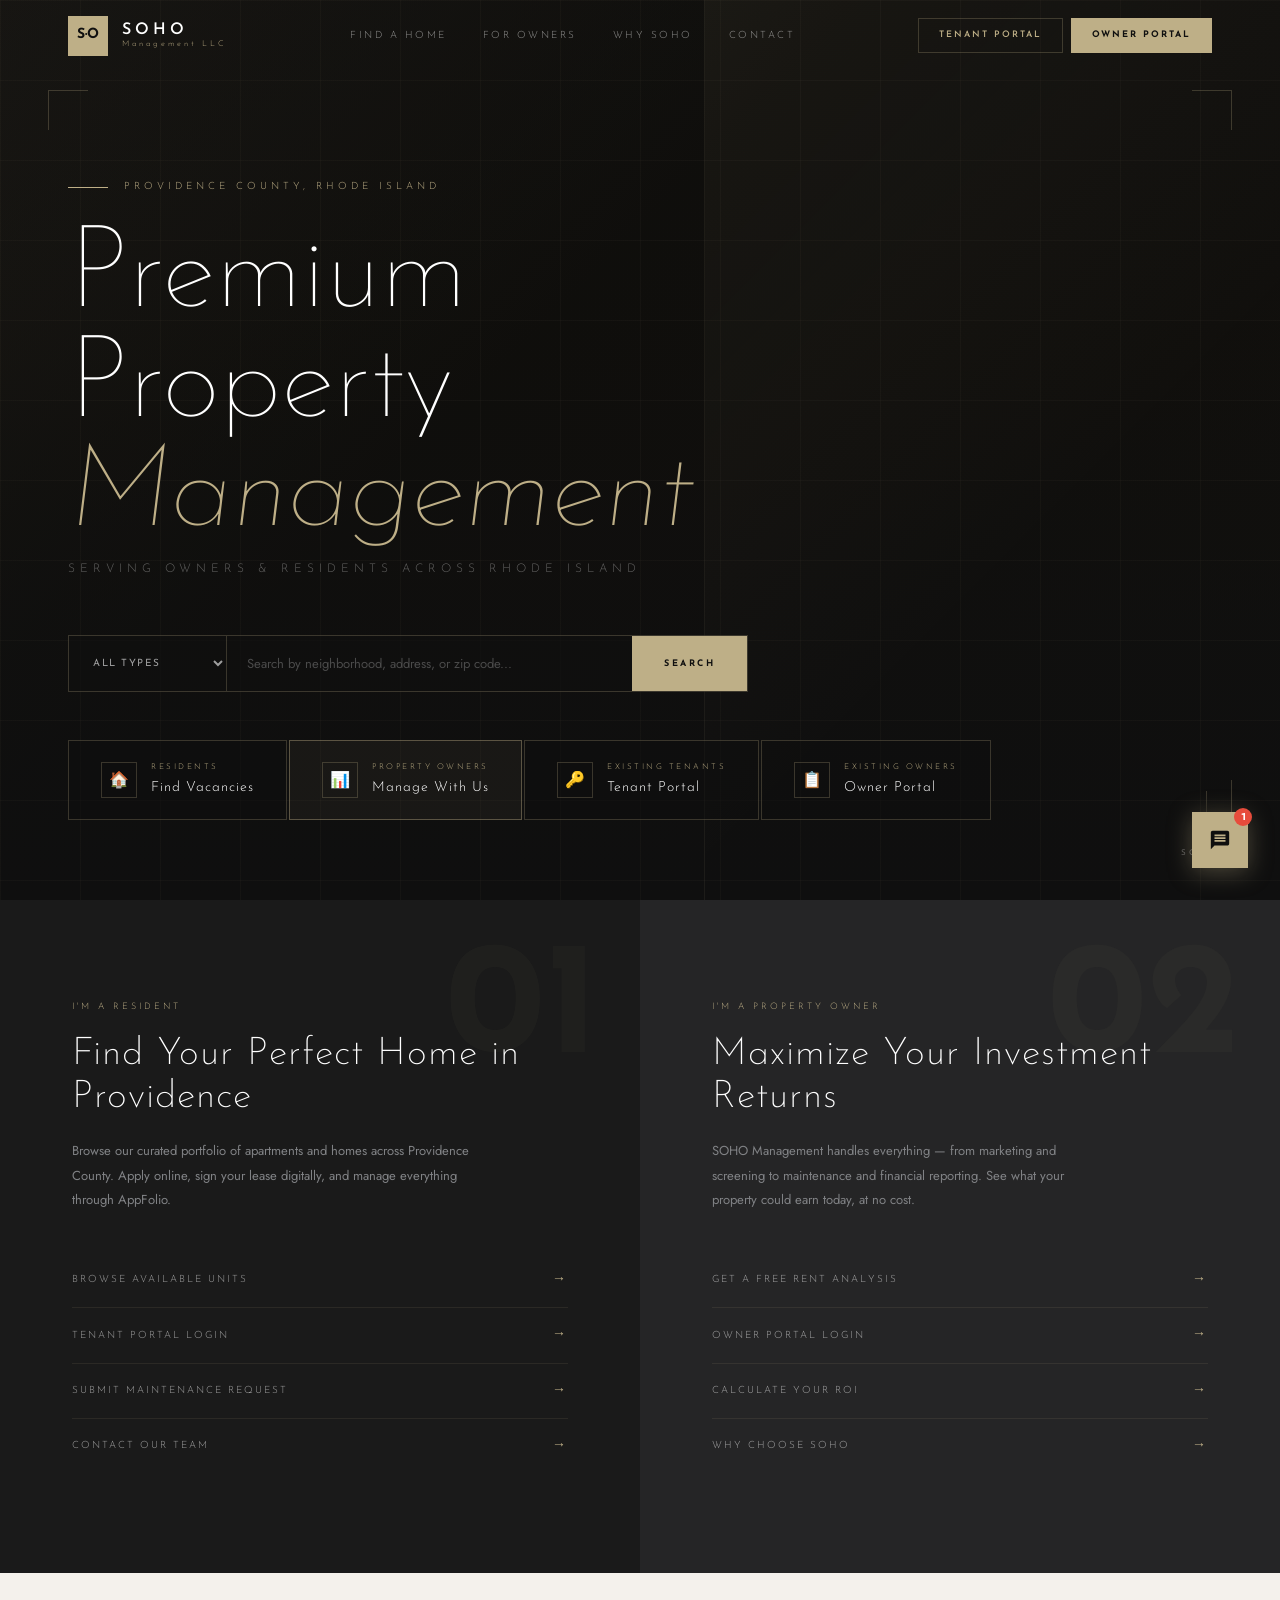
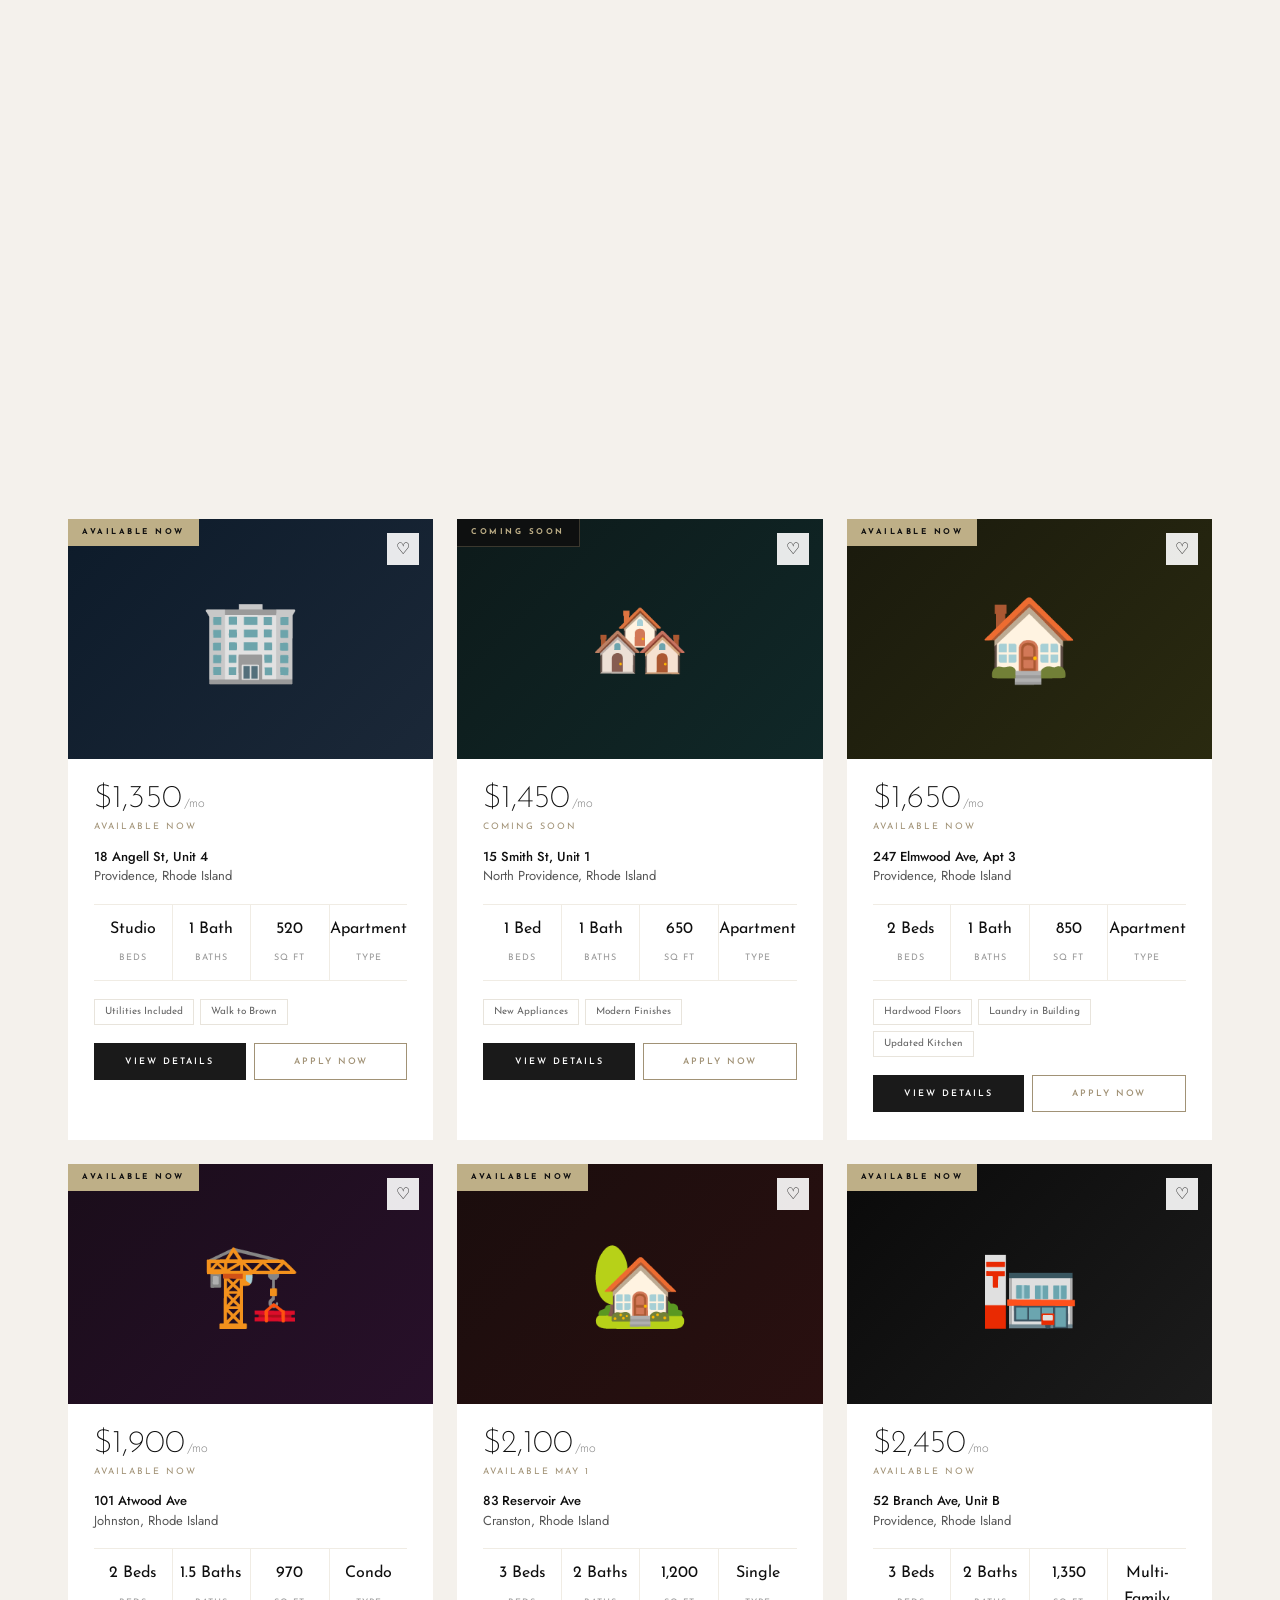
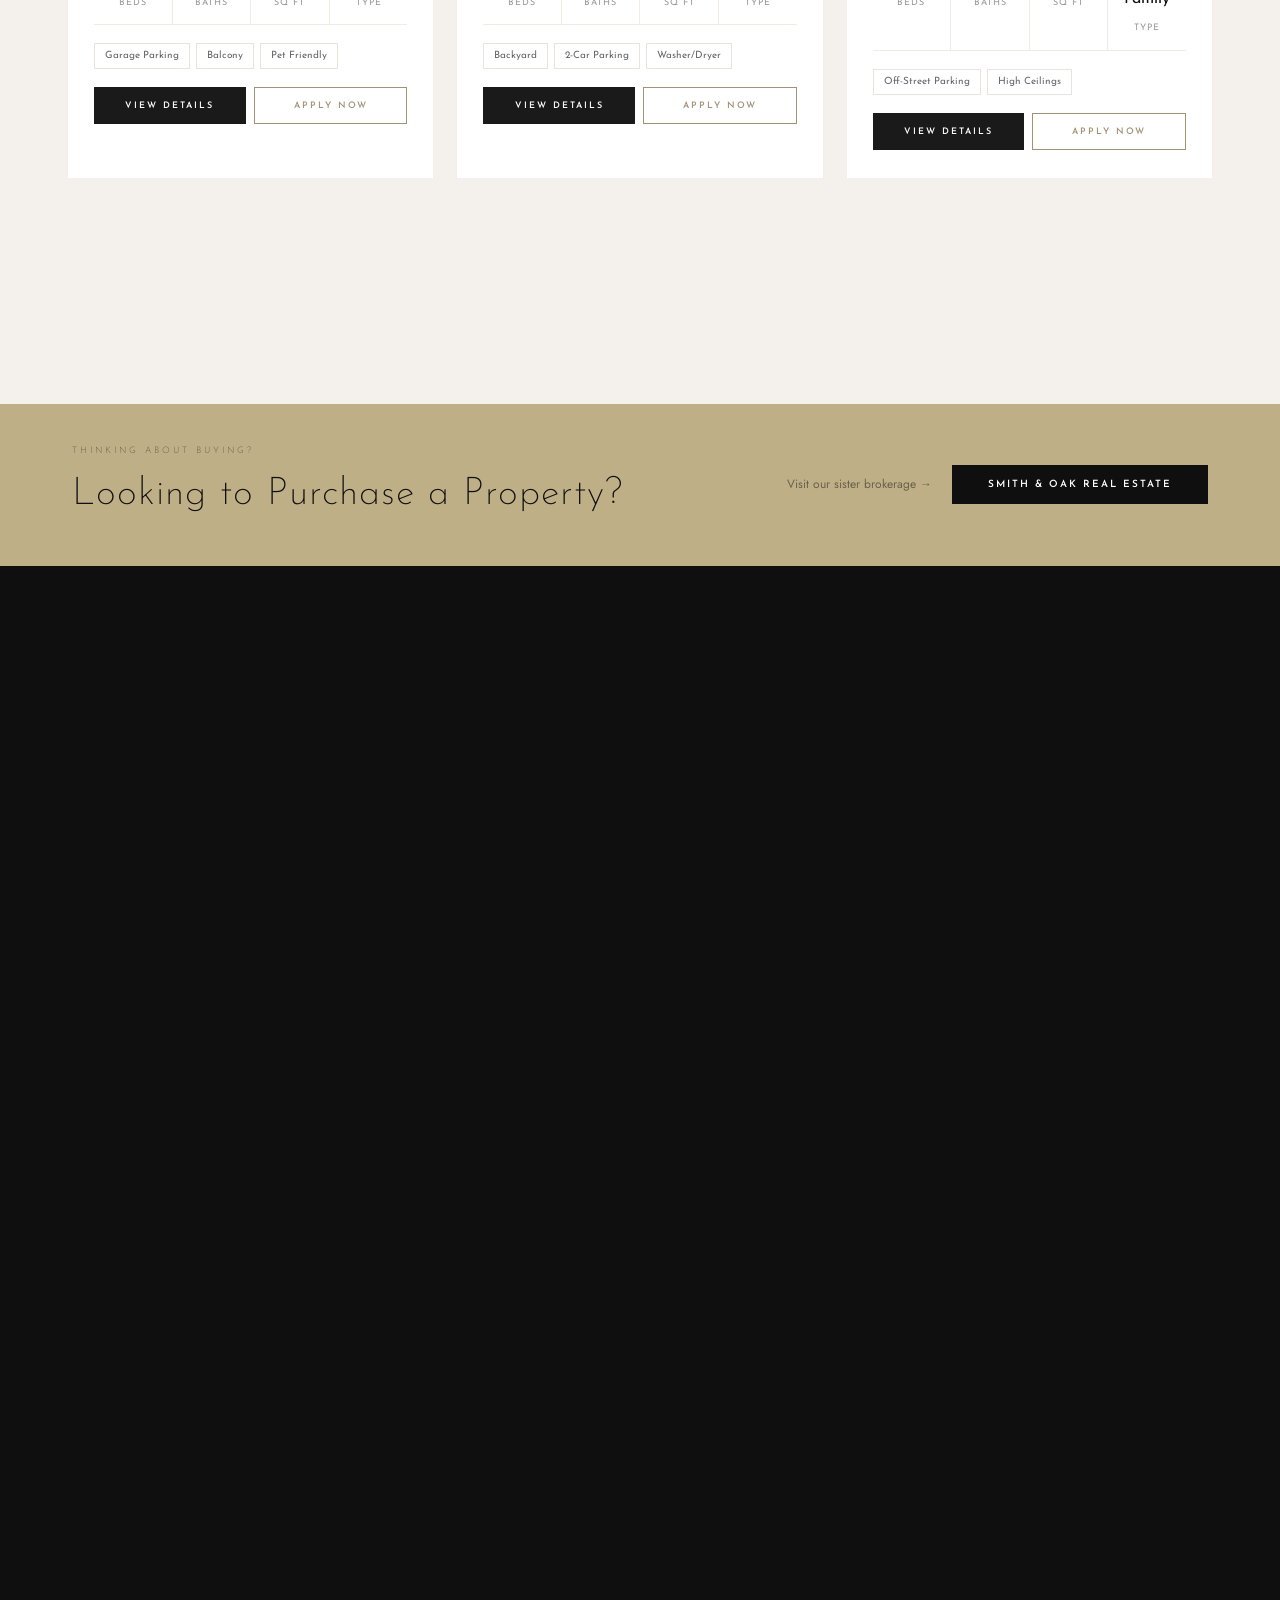
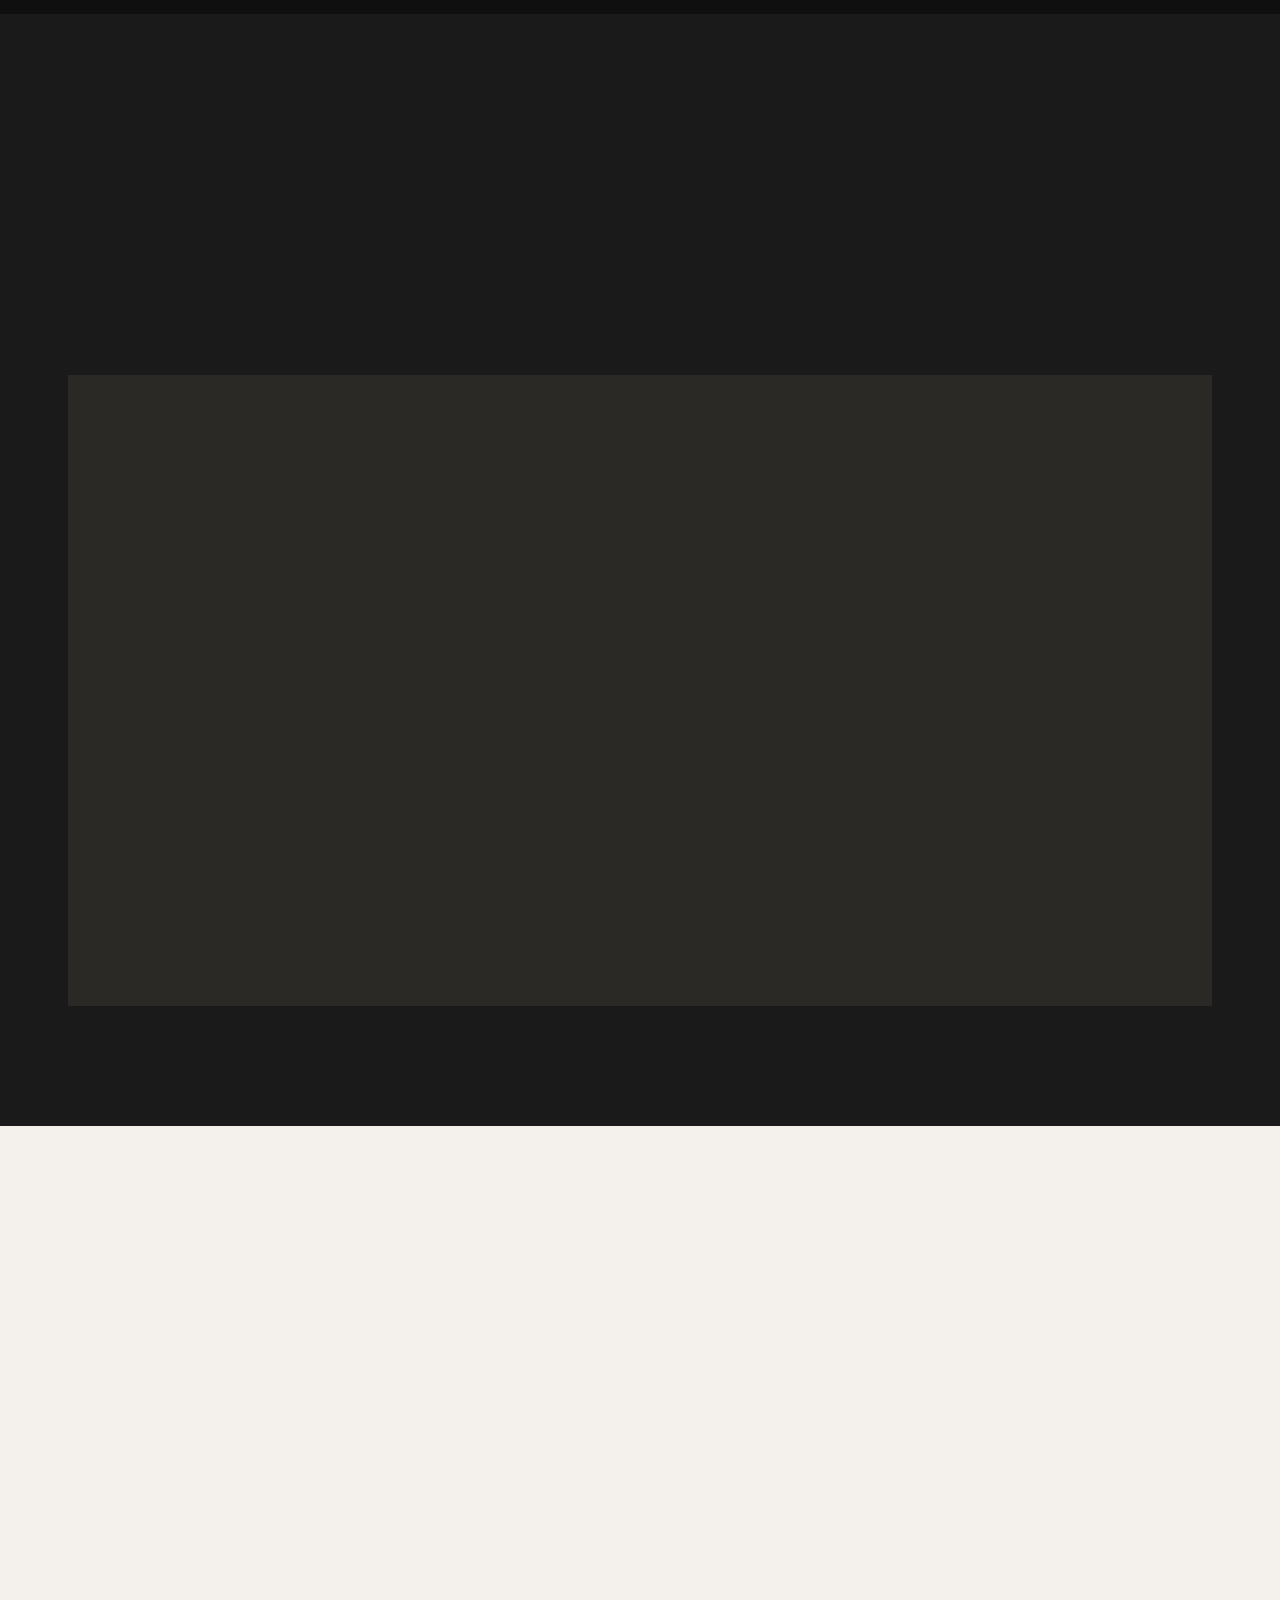
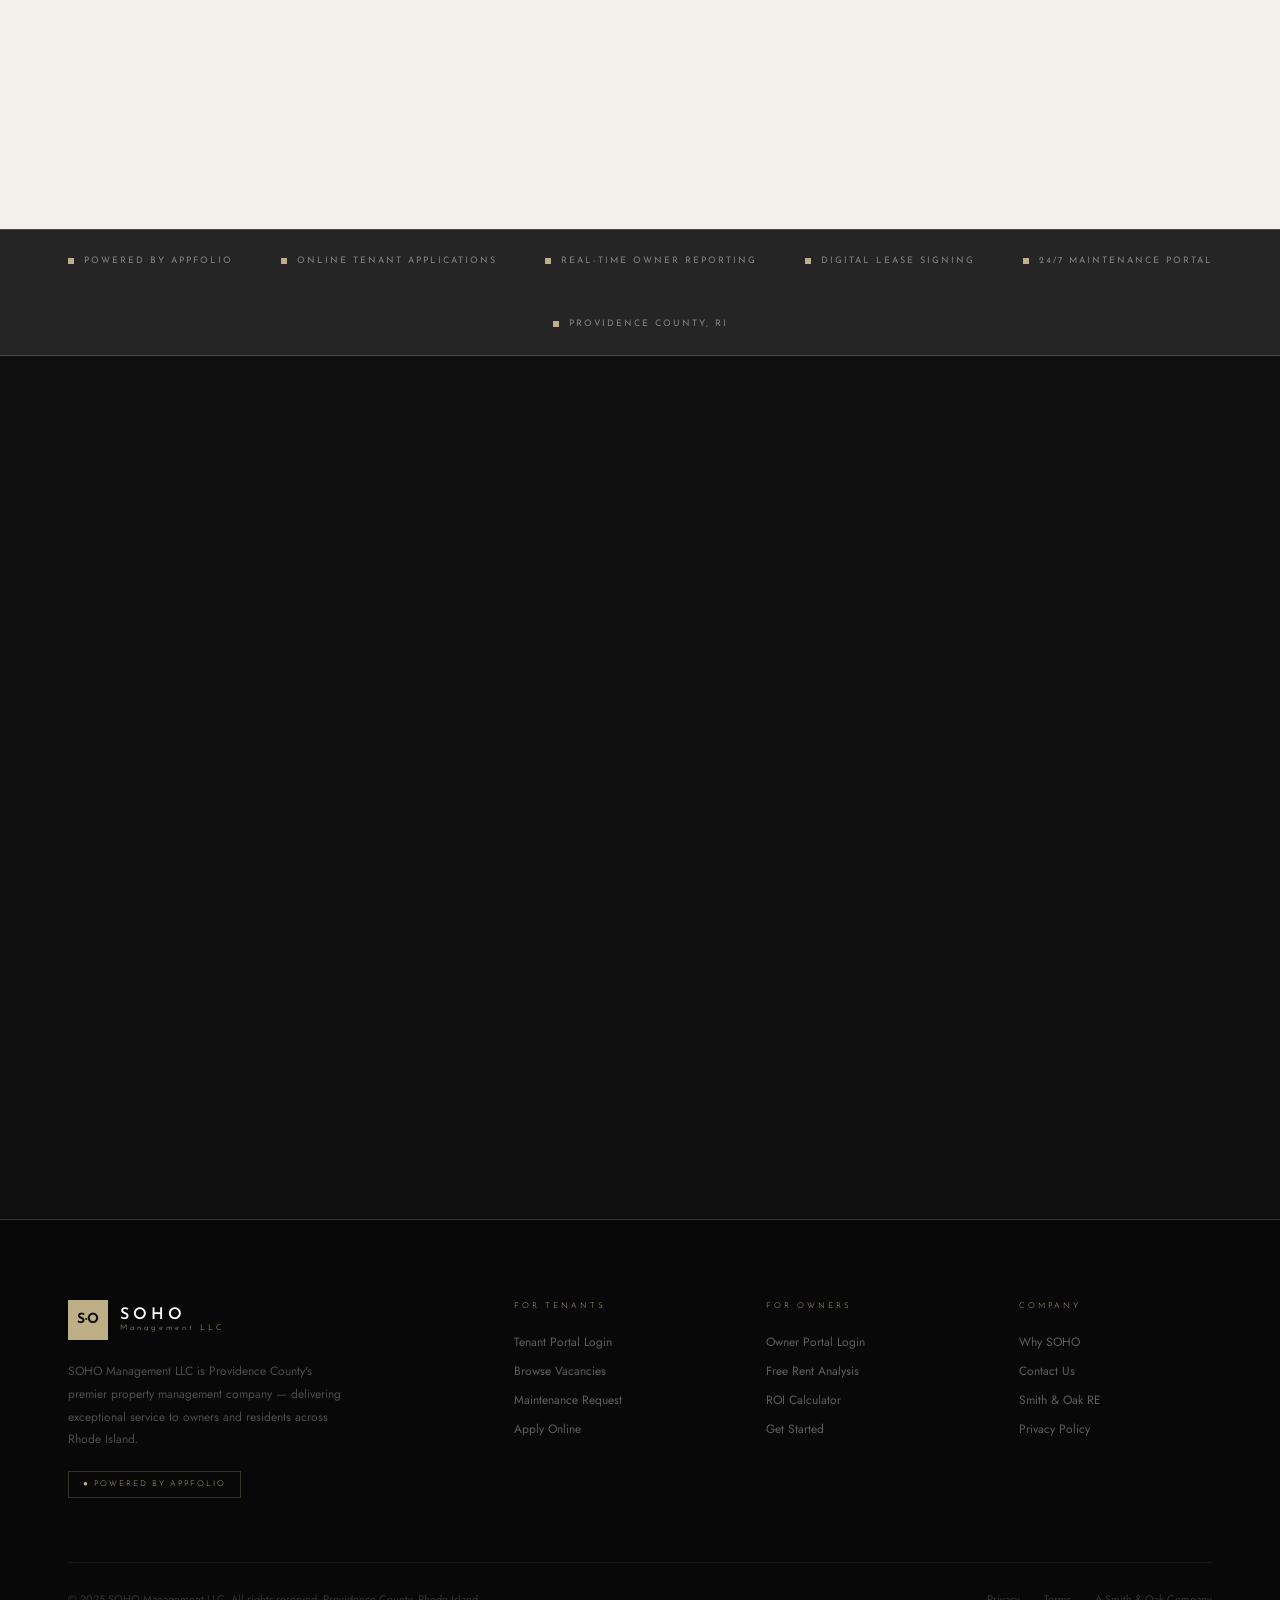
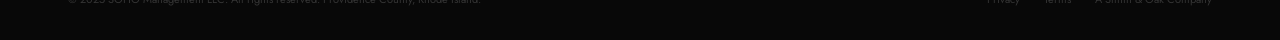
==== index.html @ ec2cc0dd "Create index.html" ====
<!DOCTYPE html>
<html lang="en">
<head>
<meta charset="UTF-8">
<meta name="viewport" content="width=device-width, initial-scale=1.0">
<title>SOHO Management LLC | Providence County Property Management</title>
<meta name="description" content="SOHO Management LLC — Premier property management for owners and residents across Providence County, Rhode Island. Powered by AppFolio.">
<link rel="preconnect" href="https://fonts.googleapis.com">
<link rel="preconnect" href="https://fonts.gstatic.com" crossorigin>
<link href="https://fonts.googleapis.com/css2?family=Josefin+Sans:wght@100;200;300;400;600;700&family=Jost:ital,wght@0,200;0,300;0,400;0,500;1,200;1,300&display=swap" rel="stylesheet">
<style>
:root{
  --gold:#BEAF87;--gold-light:#D4C9A8;--gold-dark:#A19276;
  --gold-muted:rgba(190,175,135,0.12);--gold-border:rgba(190,175,135,0.25);
  --black:#0F0F0F;--charcoal:#1A1A1A;--gunmetal:#252526;
  --concrete:#808285;--snow:#E6E7E8;--off-white:#F4F1EC;--white:#FFFFFF;
  --font-h:'Josefin Sans',sans-serif;--font-b:'Jost',sans-serif;
  --ease:cubic-bezier(.25,.46,.45,.94);
}
*,*::before,*::after{box-sizing:border-box;margin:0;padding:0;}
html{scroll-behavior:smooth;}
body{font-family:var(--font-b);background:var(--black);color:var(--white);overflow-x:hidden;line-height:1.6;}
a{color:inherit;text-decoration:none;}
button{font-family:var(--font-b);cursor:pointer;}
::-webkit-scrollbar{width:4px;}
::-webkit-scrollbar-track{background:var(--charcoal);}
::-webkit-scrollbar-thumb{background:var(--gold-dark);}
.container{max-width:1240px;margin:0 auto;padding:0 48px;}
.tag{font-family:var(--font-h);font-size:10px;letter-spacing:3px;text-transform:uppercase;color:var(--gold);font-weight:400;}
nav{position:fixed;top:0;left:0;right:0;z-index:900;height:72px;display:flex;align-items:center;transition:background .4s var(--ease),border-color .4s;border-bottom:1px solid transparent;}
nav.scrolled{background:rgba(15,15,15,0.97);border-color:var(--gold-border);backdrop-filter:blur(12px);}
.nav-inner{display:flex;align-items:center;justify-content:space-between;width:100%;max-width:1240px;margin:0 auto;padding:0 48px;}
.nav-logo{display:flex;align-items:center;gap:14px;}
.logo-mark{width:40px;height:40px;background:var(--gold);display:flex;align-items:center;justify-content:center;font-family:var(--font-h);font-size:14px;font-weight:700;color:var(--black);}
.logo-text{display:flex;flex-direction:column;line-height:1.1;}
.logo-name{font-family:var(--font-h);font-size:16px;letter-spacing:4px;font-weight:600;color:var(--white);}
.logo-sub{font-family:var(--font-h);font-size:8px;letter-spacing:3px;color:var(--gold);font-weight:300;}
.nav-links{display:flex;align-items:center;gap:36px;}
.nav-links a{font-family:var(--font-h);font-size:10px;letter-spacing:2.5px;text-transform:uppercase;color:rgba(255,255,255,0.55);font-weight:300;transition:color .2s;}
.nav-links a:hover{color:var(--gold);}
.nav-portals{display:flex;gap:8px;}
.btn-outline{padding:9px 20px;border:1px solid var(--gold-border);color:var(--gold);font-family:var(--font-h);font-size:9px;letter-spacing:2px;text-transform:uppercase;font-weight:600;background:transparent;transition:all .2s;display:inline-flex;align-items:center;}
.btn-outline:hover{background:var(--gold);color:var(--black);}
.btn-solid{padding:9px 20px;background:var(--gold);border:1px solid var(--gold);color:var(--black);font-family:var(--font-h);font-size:9px;letter-spacing:2px;text-transform:uppercase;font-weight:700;transition:all .2s;display:inline-flex;align-items:center;}
.btn-solid:hover{background:var(--gold-light);}
.nav-hamburger{display:none;flex-direction:column;gap:5px;cursor:pointer;padding:4px;}
.nav-hamburger span{display:block;width:24px;height:1px;background:var(--white);}
.hero{min-height:100vh;position:relative;display:flex;flex-direction:column;justify-content:flex-end;padding:0 0 80px;overflow:hidden;}
.hero-bg{position:absolute;inset:0;z-index:0;background:linear-gradient(180deg,rgba(15,15,15,0.3) 0%,rgba(15,15,15,0.15) 40%,rgba(15,15,15,0.85) 80%,#0F0F0F 100%),linear-gradient(135deg,#1a1814 0%,#0f0e0b 40%,#12100d 100%);}
.hero-grid{position:absolute;inset:0;z-index:1;background-image:linear-gradient(rgba(190,175,135,0.04) 1px,transparent 1px),linear-gradient(90deg,rgba(190,175,135,0.04) 1px,transparent 1px);background-size:80px 80px;}
.hero-accent{position:absolute;right:0;top:0;bottom:0;width:45%;z-index:1;background:linear-gradient(135deg,rgba(190,175,135,0.06) 0%,transparent 60%);border-left:1px solid rgba(190,175,135,0.08);}
.hero-corner{position:absolute;z-index:2;}
.hero-corner.tl{top:90px;left:48px;width:40px;height:40px;border-top:1px solid var(--gold-border);border-left:1px solid var(--gold-border);}
.hero-corner.tr{top:90px;right:48px;width:40px;height:40px;border-top:1px solid var(--gold-border);border-right:1px solid var(--gold-border);}
.hero-corner.br{bottom:80px;right:48px;width:40px;height:40px;border-bottom:1px solid var(--gold-border);border-right:1px solid var(--gold-border);}
.hero-inner{position:relative;z-index:3;max-width:1240px;margin:0 auto;padding:0 48px;width:100%;}
.hero-eyebrow{display:flex;align-items:center;gap:16px;margin-bottom:28px;animation:fadeUp .8s var(--ease) .2s both;}
.hero-eyebrow-line{width:40px;height:1px;background:var(--gold);}
.hero-eyebrow span{font-family:var(--font-h);font-size:10px;letter-spacing:4px;text-transform:uppercase;color:var(--gold);font-weight:300;}
.hero h1{font-family:var(--font-h);font-weight:100;line-height:0.95;font-size:clamp(60px,9vw,130px);letter-spacing:-1px;color:var(--white);margin-bottom:8px;animation:fadeUp .8s var(--ease) .35s both;}
.hero h1 .italic{font-style:italic;color:var(--gold);font-weight:100;}
.hero-tagline{font-family:var(--font-h);font-size:12px;letter-spacing:5px;text-transform:uppercase;color:rgba(255,255,255,0.35);font-weight:300;margin-bottom:56px;animation:fadeUp .8s var(--ease) .5s both;}
.hero-search-wrap{animation:fadeUp .8s var(--ease) .65s both;margin-bottom:48px;}
.hero-search{display:flex;max-width:680px;border:1px solid var(--gold-border);background:rgba(15,15,15,0.6);backdrop-filter:blur(8px);}
.search-type{background:transparent;border:none;border-right:1px solid var(--gold-border);color:rgba(255,255,255,0.6);font-family:var(--font-h);font-size:10px;letter-spacing:1.5px;text-transform:uppercase;padding:0 20px;min-width:140px;cursor:pointer;outline:none;}
.search-type option{background:#1a1a1a;color:var(--white);}
.search-input{flex:1;background:transparent;border:none;outline:none;color:var(--white);font-family:var(--font-b);font-size:13px;padding:18px 20px;}
.search-input::placeholder{color:rgba(255,255,255,0.25);}
.search-btn{background:var(--gold);border:none;color:var(--black);padding:18px 32px;font-family:var(--font-h);font-size:9px;letter-spacing:2.5px;text-transform:uppercase;font-weight:700;transition:background .2s;white-space:nowrap;}
.search-btn:hover{background:var(--gold-light);}
.hero-portals{display:flex;gap:2px;animation:fadeUp .8s var(--ease) .8s both;}
.portal-btn{display:flex;align-items:center;gap:14px;padding:20px 32px;border:1px solid var(--gold-border);background:rgba(15,15,15,0.5);cursor:pointer;transition:all .3s;text-decoration:none;backdrop-filter:blur(4px);}
.portal-btn:hover{background:rgba(190,175,135,0.1);border-color:var(--gold);}
.portal-btn.highlight{border-color:rgba(190,175,135,0.4);background:rgba(190,175,135,0.06);}
.pb-icon{width:36px;height:36px;border:1px solid var(--gold-border);display:flex;align-items:center;justify-content:center;font-size:16px;}
.pb-label{font-family:var(--font-h);font-size:8px;letter-spacing:2.5px;text-transform:uppercase;color:var(--gold);font-weight:300;margin-bottom:3px;}
.pb-title{font-family:var(--font-h);font-size:14px;color:var(--white);font-weight:300;letter-spacing:1px;}
.hero-scroll{position:absolute;bottom:40px;right:48px;z-index:3;display:flex;flex-direction:column;align-items:center;gap:8px;font-family:var(--font-h);font-size:8px;letter-spacing:3px;text-transform:uppercase;color:rgba(255,255,255,0.3);animation:fadeIn 1s .8s both;}
.scroll-line{width:1px;height:48px;background:linear-gradient(var(--gold-border),transparent);animation:scrollAnim 2s infinite;}
@keyframes scrollAnim{0%{transform:scaleY(0);transform-origin:top}50%{transform:scaleY(1);transform-origin:top}51%{transform-origin:bottom}100%{transform:scaleY(0);transform-origin:bottom}}
.dual-path{display:grid;grid-template-columns:1fr 1fr;}
.path-side{padding:100px 72px;position:relative;overflow:hidden;transition:all .4s;cursor:pointer;}
.path-side.tenant{background:var(--charcoal);}
.path-side.owner{background:var(--gunmetal);}
.path-side::after{content:'';position:absolute;bottom:0;left:0;right:0;height:2px;background:var(--gold);transform:scaleX(0);transition:transform .4s var(--ease);transform-origin:left;}
.path-side:hover::after{transform:scaleX(1);}
.path-bg-num{position:absolute;top:32px;right:40px;font-family:var(--font-h);font-size:160px;font-weight:700;color:rgba(190,175,135,0.04);line-height:1;pointer-events:none;}
.path-tag{display:block;font-family:var(--font-h);font-size:9px;letter-spacing:3px;text-transform:uppercase;color:var(--gold);font-weight:300;margin-bottom:20px;}
.path-side h2{font-family:var(--font-h);font-size:clamp(28px,3vw,44px);font-weight:200;color:var(--white);line-height:1.1;margin-bottom:20px;letter-spacing:1px;}
.path-side p{font-size:13px;color:var(--concrete);line-height:1.9;margin-bottom:40px;max-width:400px;}
.path-links{display:flex;flex-direction:column;}
.path-link{display:flex;align-items:center;justify-content:space-between;padding:16px 0;border-bottom:1px solid rgba(190,175,135,0.1);color:rgba(255,255,255,0.6);font-family:var(--font-h);font-size:10px;letter-spacing:2px;text-transform:uppercase;font-weight:300;transition:all .2s;text-decoration:none;}
.path-link:last-child{border-bottom:none;}
.path-link:hover{color:var(--gold);padding-left:8px;}
.path-link .arr{color:var(--gold);font-size:14px;transition:transform .2s;}
.path-link:hover .arr{transform:translateX(4px);}
section{padding:120px 0;}
.section-head{margin-bottom:64px;}
.section-head .tag{display:block;margin-bottom:16px;}
.section-head h2{font-family:var(--font-h);font-size:clamp(36px,5vw,64px);font-weight:100;line-height:1.0;}
.section-head h2 em{font-style:italic;color:var(--gold);font-weight:100;}
.section-head p{font-size:14px;color:var(--concrete);line-height:1.9;max-width:520px;margin-top:20px;}
.vacancies{background:var(--off-white);color:var(--black);}
.vacancies .section-head h2{color:var(--black);}
.vacancies .section-head p{color:#5a5a5a;}
.vacancies .tag{color:var(--gold-dark);}
.filter-bar{display:flex;margin-bottom:40px;flex-wrap:wrap;border:1px solid #ddd;background:var(--white);}
.filter-group{display:flex;flex-direction:column;padding:14px 20px;border-right:1px solid #e8e4dc;cursor:pointer;position:relative;min-width:130px;transition:background .15s;}
.filter-group:hover{background:#faf8f4;}
.fg-label{font-family:var(--font-h);font-size:8px;letter-spacing:2px;text-transform:uppercase;color:#888;font-weight:600;margin-bottom:3px;}
.fg-value{font-size:13px;color:var(--black);}
.fg-value.ph{color:#aaa;}
.filter-dd{position:absolute;top:100%;left:-1px;background:var(--white);border:1px solid #e0dbd0;min-width:200px;z-index:200;box-shadow:0 12px 40px rgba(0,0,0,0.1);display:none;}
.filter-dd.open{display:block;}
.fdd-opt{padding:12px 20px;font-size:13px;color:var(--black);cursor:pointer;display:flex;align-items:center;justify-content:space-between;transition:background .12s;}
.fdd-opt:hover{background:#f8f5ef;}
.fdd-opt.sel{color:var(--gold-dark);font-weight:600;}
.fdd-check{color:var(--gold-dark);display:none;}
.fdd-opt.sel .fdd-check{display:block;}
.price-dd-inner{padding:16px 20px;}
.price-inputs{display:flex;gap:8px;align-items:center;margin-top:8px;}
.price-inputs input{width:90px;padding:8px 10px;border:1px solid #ddd;font-family:var(--font-b);font-size:12px;color:var(--black);outline:none;}
.price-inputs input:focus{border-color:var(--gold-dark);}
.price-presets{display:flex;flex-wrap:wrap;gap:6px;margin-top:12px;}
.price-preset{background:transparent;border:1px solid #ddd;padding:5px 10px;font-size:10px;font-family:var(--font-h);letter-spacing:1px;color:#555;cursor:pointer;transition:all .15s;}
.price-preset:hover{border-color:var(--gold-dark);color:var(--gold-dark);}
.filter-apply-btn{width:100%;padding:11px;background:var(--charcoal);color:var(--white);border:none;font-family:var(--font-h);font-size:9px;letter-spacing:2px;text-transform:uppercase;font-weight:600;cursor:pointer;}
.filter-clear{padding:14px 20px;font-family:var(--font-h);font-size:9px;letter-spacing:2px;text-transform:uppercase;color:#aaa;cursor:pointer;background:transparent;border:none;white-space:nowrap;transition:color .2s;}
.filter-clear:hover{color:var(--black);}
.results-meta{display:flex;align-items:center;justify-content:space-between;margin-bottom:28px;flex-wrap:wrap;gap:12px;}
.result-count{font-family:var(--font-h);font-size:11px;letter-spacing:1px;color:#888;text-transform:uppercase;}
.result-count strong{color:var(--black);}
.sort-wrap{display:flex;align-items:center;gap:10px;font-size:11px;color:#888;}
.sort-wrap select{border:1px solid #ddd;background:var(--white);padding:6px 12px;font-family:var(--font-b);font-size:12px;color:var(--black);cursor:pointer;outline:none;}
.active-tags{display:flex;gap:8px;flex-wrap:wrap;margin-bottom:24px;}
.atag{display:flex;align-items:center;gap:8px;background:var(--charcoal);color:var(--white);padding:5px 12px;font-family:var(--font-h);font-size:9px;letter-spacing:1.5px;text-transform:uppercase;}
.atag-x{background:none;border:none;color:var(--gold);font-size:14px;cursor:pointer;padding:0;line-height:1;}
.listings-grid{display:grid;grid-template-columns:repeat(3,1fr);gap:24px;}
.no-results{padding:80px 0;text-align:center;}
.no-results h3{font-family:var(--font-h);font-size:32px;font-weight:200;color:var(--black);margin-bottom:12px;}
.no-results p{font-size:14px;color:#888;line-height:1.8;}
.prop-card{background:var(--white);overflow:hidden;transition:transform .3s var(--ease),box-shadow .3s;}
.prop-card:hover{transform:translateY(-6px);box-shadow:0 20px 60px rgba(0,0,0,0.14);}
.pc-image{height:240px;position:relative;overflow:hidden;}
.pc-img-inner{width:100%;height:100%;display:flex;align-items:center;justify-content:center;font-size:80px;transition:transform .5s var(--ease);}
.prop-card:hover .pc-img-inner{transform:scale(1.05);}
.pc-badge{position:absolute;top:0;left:0;font-family:var(--font-h);font-size:8px;letter-spacing:2.5px;text-transform:uppercase;font-weight:700;padding:7px 14px;}
.badge-avail{background:var(--gold);color:var(--black);}
.badge-soon{background:rgba(15,15,15,0.85);color:var(--gold);border-right:1px solid var(--gold-border);border-bottom:1px solid var(--gold-border);}
.pc-save{position:absolute;top:14px;right:14px;width:32px;height:32px;background:rgba(255,255,255,0.9);display:flex;align-items:center;justify-content:center;cursor:pointer;font-size:16px;}
.pc-body{padding:24px 26px 28px;}
.pc-price{font-family:var(--font-h);font-size:32px;font-weight:200;color:var(--black);line-height:1;}
.pc-mo{font-size:12px;color:#888;font-family:var(--font-b);font-weight:300;margin-left:2px;}
.pc-avail-date{font-family:var(--font-h);font-size:9px;letter-spacing:2px;text-transform:uppercase;color:var(--gold-dark);margin-top:5px;}
.pc-addr{font-size:13px;color:#555;margin:12px 0 18px;line-height:1.5;}
.pc-addr strong{color:var(--black);font-weight:500;display:block;}
.pc-stats{display:flex;border-top:1px solid #f0ece4;border-bottom:1px solid #f0ece4;margin-bottom:18px;}
.pc-stat{flex:1;padding:12px 0;text-align:center;border-right:1px solid #f0ece4;}
.pc-stat:last-child{border-right:none;}
.pc-stat strong{display:block;font-family:var(--font-h);font-size:16px;font-weight:400;color:var(--black);}
.pc-stat span{font-size:9px;letter-spacing:1px;text-transform:uppercase;color:#999;font-family:var(--font-h);}
.pc-tags{display:flex;gap:6px;flex-wrap:wrap;margin-bottom:18px;}
.pc-tag{font-size:10px;border:1px solid #e8e4dc;padding:4px 10px;color:#666;font-family:var(--font-h);}
.pc-actions{display:flex;gap:8px;}
.btn-view-prop{flex:1;background:var(--charcoal);color:var(--white);border:none;padding:13px;font-family:var(--font-h);font-size:9px;letter-spacing:2px;text-transform:uppercase;font-weight:600;cursor:pointer;transition:background .2s;}
.btn-view-prop:hover{background:var(--gunmetal);}
.btn-apply-prop{flex:1;background:transparent;color:var(--gold-dark);border:1px solid var(--gold-dark);padding:13px;font-family:var(--font-h);font-size:9px;letter-spacing:2px;text-transform:uppercase;font-weight:600;cursor:pointer;transition:all .2s;}
.btn-apply-prop:hover{background:var(--gold);color:var(--black);border-color:var(--gold);}
.view-all-wrap{text-align:center;margin-top:56px;}
.btn-view-all{display:inline-flex;align-items:center;gap:12px;padding:16px 48px;border:1px solid var(--charcoal);color:var(--black);font-family:var(--font-h);font-size:10px;letter-spacing:3px;text-transform:uppercase;font-weight:600;background:transparent;cursor:pointer;transition:all .3s;}
.btn-view-all:hover{background:var(--charcoal);color:var(--white);}
.buy-banner{background:var(--gold);padding:40px 72px;display:flex;align-items:center;justify-content:space-between;flex-wrap:wrap;gap:24px;cursor:pointer;transition:background .2s;text-decoration:none;}
.buy-banner:hover{background:var(--gold-light);}
.bb-eye{font-family:var(--font-h);font-size:9px;letter-spacing:3px;text-transform:uppercase;color:rgba(0,0,0,0.45);font-weight:300;margin-bottom:6px;}
.bb-title{font-family:var(--font-h);font-size:clamp(24px,3vw,40px);color:var(--black);font-weight:200;letter-spacing:1px;}
.bb-right{display:flex;align-items:center;gap:20px;}
.bb-sub{font-size:12px;color:rgba(0,0,0,0.45);}
.bb-btn{background:var(--black);color:var(--white);padding:14px 36px;border:none;font-family:var(--font-h);font-size:10px;letter-spacing:2px;text-transform:uppercase;font-weight:600;cursor:pointer;white-space:nowrap;}
.owner-section{background:var(--black);}
.lead-grid{display:grid;grid-template-columns:1fr 1fr;gap:96px;align-items:start;}
.lead-stats{display:grid;grid-template-columns:1fr 1fr;gap:1px;background:var(--gold-border);margin-top:48px;}
.lstat{background:var(--black);padding:28px 24px;}
.lstat-num{font-family:var(--font-h);font-size:44px;font-weight:100;color:var(--gold);line-height:1;}
.lstat-label{font-size:11px;color:var(--concrete);letter-spacing:.5px;margin-top:6px;line-height:1.5;}
.roi-result{display:none;margin-top:48px;}
.roi-result.show{display:block;}
.roi-result-header{font-family:var(--font-h);font-size:13px;letter-spacing:2px;text-transform:uppercase;color:var(--gold);margin-bottom:24px;font-weight:300;}
.roi-row{display:flex;align-items:center;justify-content:space-between;padding:16px 0;border-bottom:1px solid rgba(190,175,135,0.12);}
.roi-row:last-child{border-bottom:none;}
.roi-row-label{font-size:12px;color:var(--concrete);}
.roi-row-val{font-family:var(--font-h);font-size:22px;font-weight:200;color:var(--white);}
.roi-row-val.gold{color:var(--gold);}
.roi-note{font-size:11px;color:rgba(255,255,255,0.25);margin-top:20px;line-height:1.8;}
.lead-form-wrap{background:var(--gunmetal);border:1px solid var(--gold-border);padding:48px;}
.lf-title{font-family:var(--font-h);font-size:24px;font-weight:200;color:var(--white);margin-bottom:6px;letter-spacing:1px;}
.lf-sub{font-size:12px;color:var(--concrete);margin-bottom:32px;line-height:1.7;}
.lf-row{display:grid;grid-template-columns:1fr 1fr;gap:14px;margin-bottom:14px;}
.lf-field{margin-bottom:14px;}
.lf-field label{display:block;font-family:var(--font-h);font-size:8px;letter-spacing:2.5px;text-transform:uppercase;color:var(--gold);font-weight:300;margin-bottom:8px;}
.lf-field input,.lf-field select{width:100%;padding:12px 14px;background:rgba(255,255,255,0.04);border:1px solid rgba(255,255,255,0.08);color:var(--white);font-family:var(--font-b);font-size:13px;outline:none;transition:border .2s;}
.lf-field input:focus,.lf-field select:focus{border-color:var(--gold);}
.lf-field input::placeholder{color:rgba(255,255,255,0.2);}
.lf-field select option{background:#252526;}
.btn-calculate{width:100%;padding:16px;background:var(--gold);border:none;color:var(--black);font-family:var(--font-h);font-size:10px;letter-spacing:3px;text-transform:uppercase;font-weight:700;cursor:pointer;transition:background .2s;margin-top:8px;}
.btn-calculate:hover{background:var(--gold-light);}
.lf-privacy{font-size:10px;color:rgba(255,255,255,0.2);text-align:center;margin-top:14px;line-height:1.6;}
.why-section{background:var(--charcoal);}
.why-grid{display:grid;grid-template-columns:repeat(3,1fr);gap:1px;background:rgba(190,175,135,0.1);margin-top:72px;}
.why-item{background:var(--charcoal);padding:48px 40px;transition:background .3s;}
.why-item:hover{background:rgba(190,175,135,0.04);}
.why-num{font-family:var(--font-h);font-size:56px;font-weight:100;color:rgba(190,175,135,0.15);line-height:1;margin-bottom:24px;}
.why-item h3{font-family:var(--font-h);font-size:18px;font-weight:300;color:var(--white);margin-bottom:14px;}
.why-item p{font-size:13px;color:var(--concrete);line-height:1.85;}
.testimonials{background:var(--off-white);color:var(--black);}
.testimonials .section-head h2{color:var(--black);}
.testimonials .tag{color:var(--gold-dark);}
.test-grid{display:grid;grid-template-columns:repeat(3,1fr);gap:24px;margin-top:64px;}
.test-card{background:var(--white);padding:40px;border-top:2px solid var(--gold);transition:transform .25s;}
.test-card:hover{transform:translateY(-4px);}
.test-stars{display:flex;gap:2px;margin-bottom:20px;}
.test-star{color:var(--gold);font-size:13px;}
.test-quote{font-family:var(--font-b);font-size:15px;font-weight:200;font-style:italic;color:var(--black);line-height:1.7;margin-bottom:28px;}
.test-divider{width:32px;height:1px;background:var(--gold);margin-bottom:16px;}
.test-author{font-family:var(--font-h);font-size:9px;letter-spacing:2px;text-transform:uppercase;font-weight:600;color:#888;}
.test-role{font-size:10px;color:#aaa;margin-top:3px;font-family:var(--font-h);letter-spacing:1px;}
.contact-section{background:var(--black);}
.contact-grid{display:grid;grid-template-columns:1fr 1fr;gap:96px;align-items:start;}
.contact-info{margin-top:48px;display:flex;flex-direction:column;}
.ci-item{display:flex;align-items:flex-start;gap:18px;padding:20px 0;border-bottom:1px solid var(--gold-border);}
.ci-item:last-child{border-bottom:none;}
.ci-icon{width:40px;height:40px;border:1px solid var(--gold-border);flex-shrink:0;display:flex;align-items:center;justify-content:center;font-size:16px;}
.ci-label{font-family:var(--font-h);font-size:8px;letter-spacing:2.5px;text-transform:uppercase;color:var(--gold);font-weight:300;margin-bottom:4px;}
.ci-value{font-size:14px;color:rgba(255,255,255,0.7);line-height:1.5;}
.contact-form-wrap{background:var(--gunmetal);border:1px solid var(--gold-border);padding:48px;}
.cf-field{margin-bottom:16px;}
.cf-field label{display:block;font-family:var(--font-h);font-size:8px;letter-spacing:2.5px;text-transform:uppercase;color:var(--gold);font-weight:300;margin-bottom:8px;}
.cf-field input,.cf-field select,.cf-field textarea{width:100%;padding:12px 14px;background:rgba(255,255,255,0.04);border:1px solid rgba(255,255,255,0.08);color:var(--white);font-family:var(--font-b);font-size:13px;outline:none;transition:border .2s;}
.cf-field input:focus,.cf-field select:focus,.cf-field textarea:focus{border-color:var(--gold);}
.cf-field textarea{height:110px;resize:vertical;}
.cf-field input::placeholder,.cf-field textarea::placeholder{color:rgba(255,255,255,0.2);}
.cf-field select option{background:#252526;}
.btn-send{width:100%;padding:16px;background:var(--gold);border:none;color:var(--black);font-family:var(--font-h);font-size:10px;letter-spacing:3px;text-transform:uppercase;font-weight:700;cursor:pointer;transition:background .2s;}
.btn-send:hover{background:var(--gold-light);}
.badge-strip{background:var(--gunmetal);border-top:1px solid var(--gold-border);border-bottom:1px solid var(--gold-border);padding:24px 0;}
.badge-strip-inner{display:flex;align-items:center;justify-content:center;gap:48px;flex-wrap:wrap;}
.bs-item{display:flex;align-items:center;gap:10px;font-family:var(--font-h);font-size:9px;letter-spacing:2px;text-transform:uppercase;color:var(--concrete);}
.bs-dot{width:6px;height:6px;background:var(--gold);}
footer{background:#080808;border-top:1px solid var(--gold-border);padding:80px 0 32px;}
.footer-grid{display:grid;grid-template-columns:2fr 1fr 1fr 1fr;gap:60px;margin-bottom:64px;}
.footer-logo{display:flex;align-items:center;gap:12px;margin-bottom:20px;}
.footer-brand p{font-size:12px;color:rgba(255,255,255,0.28);line-height:1.9;max-width:280px;}
.footer-appfolio{display:inline-flex;align-items:center;gap:8px;margin-top:20px;border:1px solid var(--gold-border);padding:6px 14px;font-family:var(--font-h);font-size:8px;letter-spacing:2px;text-transform:uppercase;color:var(--gold);font-weight:300;}
.footer-col h4{font-family:var(--font-h);font-size:8px;letter-spacing:3px;text-transform:uppercase;color:var(--gold);font-weight:300;margin-bottom:20px;}
.footer-col a{display:block;font-size:12px;color:rgba(255,255,255,0.35);margin-bottom:10px;transition:color .2s;}
.footer-col a:hover{color:var(--white);}
.footer-bottom{border-top:1px solid rgba(255,255,255,0.05);padding-top:28px;display:flex;align-items:center;justify-content:space-between;flex-wrap:wrap;gap:12px;}
.footer-bottom p{font-size:11px;color:rgba(255,255,255,0.18);}
.footer-legal{display:flex;gap:24px;}
.footer-legal a{font-size:11px;color:rgba(255,255,255,0.18);text-decoration:none;transition:color .2s;}
.footer-legal a:hover{color:rgba(255,255,255,0.5);}
.chat-fab{position:fixed;bottom:32px;right:32px;z-index:800;width:56px;height:56px;background:var(--gold);display:flex;align-items:center;justify-content:center;cursor:pointer;box-shadow:0 4px 24px rgba(190,175,135,0.35);transition:transform .2s,box-shadow .2s;}
.chat-fab:hover{transform:scale(1.06);}
.chat-fab svg{width:22px;height:22px;fill:var(--black);}
.chat-badge{position:absolute;top:-4px;right:-4px;width:18px;height:18px;background:#E74C3C;border-radius:50%;font-size:10px;color:var(--white);display:flex;align-items:center;justify-content:center;font-weight:700;}
.chat-window{position:fixed;bottom:104px;right:32px;z-index:799;width:360px;background:var(--charcoal);border:1px solid var(--gold-border);display:none;flex-direction:column;box-shadow:0 24px 80px rgba(0,0,0,0.6);max-height:520px;}
.chat-window.open{display:flex;}
.chat-header{padding:16px 20px;border-bottom:1px solid var(--gold-border);display:flex;align-items:center;gap:12px;background:rgba(190,175,135,0.06);}
.chat-av{width:38px;height:38px;background:var(--gold);flex-shrink:0;display:flex;align-items:center;justify-content:center;font-family:var(--font-h);font-size:13px;font-weight:700;color:var(--black);}
.chat-info{flex:1;}
.chat-name{font-family:var(--font-h);font-size:12px;letter-spacing:1px;color:var(--white);}
.chat-status{font-size:10px;color:var(--gold);margin-top:1px;}
.chat-close{background:none;border:none;color:rgba(255,255,255,0.3);font-size:20px;cursor:pointer;padding:0 4px;}
.chat-msgs{flex:1;overflow-y:auto;padding:20px;display:flex;flex-direction:column;gap:12px;min-height:200px;}
.msg{max-width:88%;}
.msg.bot{align-self:flex-start;}
.msg.user{align-self:flex-end;}
.msg-bub{padding:11px 14px;font-size:13px;line-height:1.55;}
.msg.bot .msg-bub{background:rgba(255,255,255,0.05);color:rgba(255,255,255,0.8);}
.msg.user .msg-bub{background:var(--gold);color:var(--black);font-weight:500;}
.chat-quick{padding:0 16px 10px;display:flex;gap:6px;flex-wrap:wrap;}
.cq-btn{background:transparent;border:1px solid var(--gold-border);color:var(--gold);font-size:10px;padding:5px 10px;cursor:pointer;font-family:var(--font-h);transition:all .2s;}
.cq-btn:hover{background:var(--gold-muted);}
.chat-inp-row{padding:12px 16px;border-top:1px solid var(--gold-border);display:flex;gap:8px;}
.chat-inp{flex:1;background:rgba(255,255,255,0.04);border:1px solid rgba(255,255,255,0.08);color:var(--white);padding:10px 14px;font-family:var(--font-b);font-size:12px;outline:none;transition:border .2s;}
.chat-inp:focus{border-color:var(--gold);}
.chat-send{background:var(--gold);border:none;color:var(--black);padding:10px 14px;font-size:16px;cursor:pointer;}
.typing-dot{display:flex;gap:4px;align-items:center;padding:11px 14px;}
.typing-dot span{width:6px;height:6px;background:var(--gold);border-radius:50%;animation:bounce .9s infinite;}
.typing-dot span:nth-child(2){animation-delay:.2s;}
.typing-dot span:nth-child(3){animation-delay:.4s;}
@keyframes bounce{0%,60%,100%{transform:translateY(0)}30%{transform:translateY(-5px)}}
@keyframes fadeUp{from{opacity:0;transform:translateY(24px)}to{opacity:1;transform:translateY(0)}}
@keyframes fadeIn{from{opacity:0}to{opacity:1}}
.reveal{opacity:0;transform:translateY(32px);transition:opacity .7s var(--ease),transform .7s var(--ease);}
.reveal.visible{opacity:1;transform:translateY(0);}
.reveal-delay-1{transition-delay:.1s;}
.reveal-delay-2{transition-delay:.2s;}
.reveal-delay-3{transition-delay:.3s;}
.reveal-delay-4{transition-delay:.4s;}
.reveal-delay-5{transition-delay:.5s;}
.mobile-menu{position:fixed;inset:0;background:rgba(15,15,15,0.98);z-index:850;display:flex;flex-direction:column;align-items:center;justify-content:center;gap:32px;opacity:0;pointer-events:none;transition:opacity .3s;}
.mobile-menu.open{opacity:1;pointer-events:all;}
.mobile-menu a{font-family:var(--font-h);font-size:20px;letter-spacing:4px;text-transform:uppercase;color:rgba(255,255,255,0.6);font-weight:200;transition:color .2s;}
.mobile-menu a:hover{color:var(--gold);}
.mm-close{position:absolute;top:24px;right:24px;background:none;border:none;color:var(--white);font-size:28px;cursor:pointer;}
@media(max-width:1024px){.dual-path{grid-template-columns:1fr;}.lead-grid,.contact-grid{grid-template-columns:1fr;gap:48px;}.listings-grid{grid-template-columns:repeat(2,1fr);}.footer-grid{grid-template-columns:1fr 1fr;gap:40px;}}
@media(max-width:768px){.container{padding:0 24px;}section{padding:72px 0;}.nav-inner{padding:0 24px;}.nav-links,.nav-portals{display:none;}.nav-hamburger{display:flex;}.hero h1{font-size:52px;}.hero-portals{flex-direction:column;}.portal-btn{padding:16px 20px;}.path-side{padding:64px 32px;}.listings-grid{grid-template-columns:1fr;}.why-grid{grid-template-columns:1fr;}.test-grid{grid-template-columns:1fr;}.buy-banner{padding:32px 24px;flex-direction:column;}.footer-grid{grid-template-columns:1fr;}.chat-window{width:calc(100vw - 32px);right:16px;}.lf-row{grid-template-columns:1fr;}}
</style>
</head>
<body>
<div class="mobile-menu" id="mobile-menu">
  <button class="mm-close" onclick="closeMobileMenu()">×</button>
  <a href="#vacancies" onclick="closeMobileMenu()">Find a Home</a>
  <a href="#owners" onclick="closeMobileMenu()">For Owners</a>
  <a href="#why" onclick="closeMobileMenu()">Why SOHO</a>
  <a href="#contact" onclick="closeMobileMenu()">Contact</a>
  <a href="https://tenant.appfolio.com" target="_blank" style="color:var(--gold);">Tenant Portal</a>
  <a href="https://owner.appfolio.com" target="_blank" style="color:var(--gold);">Owner Portal</a>
</div>
<nav id="main-nav">
  <div class="nav-inner">
    <a href="#" class="nav-logo">
      <div class="logo-mark">S·O</div>
      <div class="logo-text"><span class="logo-name">SOHO</span><span class="logo-sub">Management LLC</span></div>
    </a>
    <div class="nav-links">
      <a href="#vacancies">Find a Home</a>
      <a href="#owners">For Owners</a>
      <a href="#why">Why SOHO</a>
      <a href="#contact">Contact</a>
    </div>
    <div class="nav-portals">
      <a href="https://tenant.appfolio.com" target="_blank" class="btn-outline">Tenant Portal</a>
      <a href="https://owner.appfolio.com" target="_blank" class="btn-solid">Owner Portal</a>
    </div>
    <div class="nav-hamburger" onclick="openMobileMenu()"><span></span><span></span><span></span></div>
  </div>
</nav>
<section class="hero" id="home">
  <div class="hero-bg"></div><div class="hero-grid"></div><div class="hero-accent"></div>
  <div class="hero-corner tl"></div><div class="hero-corner tr"></div><div class="hero-corner br"></div>
  <div class="hero-inner">
    <div class="hero-eyebrow"><div class="hero-eyebrow-line"></div><span>Providence County, Rhode Island</span></div>
    <h1>Premium<br>Property<br><span class="italic">Management</span></h1>
    <p class="hero-tagline">Serving Owners &amp; Residents Across Rhode Island</p>
    <div class="hero-search-wrap">
      <div class="hero-search">
        <select class="search-type" id="hero-type">
          <option value="">All Types</option>
          <option value="Apartment">Apartment</option>
          <option value="Single Family">Single Family</option>
          <option value="Multi-Family">Multi-Family</option>
          <option value="Condo">Condo</option>
        </select>
        <input class="search-input" id="hero-search-input" type="text" placeholder="Search by neighborhood, address, or zip code...">
        <button class="search-btn" onclick="heroSearch()">Search</button>
      </div>
    </div>
    <div class="hero-portals">
      <a href="#vacancies" class="portal-btn" onclick="event.preventDefault();scrollTo('vacancies')"><div class="pb-icon">🏠</div><div><div class="pb-label">Residents</div><div class="pb-title">Find Vacancies</div></div></a>
      <a href="#owners" class="portal-btn highlight" onclick="event.preventDefault();scrollTo('owners')"><div class="pb-icon">📊</div><div><div class="pb-label">Property Owners</div><div class="pb-title">Manage With Us</div></div></a>
      <a href="https://tenant.appfolio.com" target="_blank" class="portal-btn"><div class="pb-icon">🔑</div><div><div class="pb-label">Existing Tenants</div><div class="pb-title">Tenant Portal</div></div></a>
      <a href="https://owner.appfolio.com" target="_blank" class="portal-btn"><div class="pb-icon">📋</div><div><div class="pb-label">Existing Owners</div><div class="pb-title">Owner Portal</div></div></a>
    </div>
  </div>
  <div class="hero-scroll"><div class="scroll-line"></div><span>Scroll</span></div>
</section>
<div class="dual-path" id="portals">
  <div class="path-side tenant" onclick="scrollTo('vacancies')">
    <div class="path-bg-num">01</div>
    <span class="path-tag">I'm a Resident</span>
    <h2>Find Your Perfect Home in Providence</h2>
    <p>Browse our curated portfolio of apartments and homes across Providence County. Apply online, sign your lease digitally, and manage everything through AppFolio.</p>
    <div class="path-links">
      <a href="#vacancies" class="path-link" onclick="event.preventDefault();scrollTo('vacancies')"><span>Browse Available Units</span><span class="arr">→</span></a>
      <a href="https://tenant.appfolio.com" target="_blank" class="path-link"><span>Tenant Portal Login</span><span class="arr">→</span></a>
      <a href="#contact" class="path-link" onclick="event.preventDefault();scrollTo('contact')"><span>Submit Maintenance Request</span><span class="arr">→</span></a>
      <a href="#contact" class="path-link" onclick="event.preventDefault();scrollTo('contact')"><span>Contact Our Team</span><span class="arr">→</span></a>
    </div>
  </div>
  <div class="path-side owner" onclick="scrollTo('owners')">
    <div class="path-bg-num">02</div>
    <span class="path-tag">I'm a Property Owner</span>
    <h2>Maximize Your Investment Returns</h2>
    <p>SOHO Management handles everything — from marketing and screening to maintenance and financial reporting. See what your property could earn today, at no cost.</p>
    <div class="path-links">
      <a href="#owners" class="path-link" onclick="event.preventDefault();scrollTo('owners')"><span>Get a Free Rent Analysis</span><span class="arr">→</span></a>
      <a href="https://owner.appfolio.com" target="_blank" class="path-link"><span>Owner Portal Login</span><span class="arr">→</span></a>
      <a href="#owners" class="path-link" onclick="event.preventDefault();scrollTo('owners')"><span>Calculate Your ROI</span><span class="arr">→</span></a>
      <a href="#why" class="path-link" onclick="event.preventDefault();scrollTo('why')"><span>Why Choose SOHO</span><span class="arr">→</span></a>
    </div>
  </div>
</div>
<section class="vacancies" id="vacancies">
  <div class="container">
    <div class="section-head reveal"><span class="tag">Available Now</span><h2>Current <em>Vacancies</em></h2><p>Hand-selected properties managed by SOHO across Providence County's most desirable neighborhoods.</p></div>
    <div class="filter-bar reveal reveal-delay-1">
      <div class="filter-group" onclick="toggleDD('dd-beds')"><span class="fg-label">Bedrooms</span><span class="fg-value ph" id="beds-val">Any</span>
        <div class="filter-dd" id="dd-beds">
          <div class="fdd-opt sel" data-v="" onclick="pickBed(event,this,'Any')">Any<span class="fdd-check">✓</span></div>
          <div class="fdd-opt" data-v="0" onclick="pickBed(event,this,'Studio')">Studio<span class="fdd-check">✓</span></div>
          <div class="fdd-opt" data-v="1" onclick="pickBed(event,this,'1 Bedroom')">1 Bedroom<span class="fdd-check">✓</span></div>
          <div class="fdd-opt" data-v="2" onclick="pickBed(event,this,'2 Bedrooms')">2 Bedrooms<span class="fdd-check">✓</span></div>
          <div class="fdd-opt" data-v="3" onclick="pickBed(event,this,'3 Bedrooms')">3 Bedrooms<span class="fdd-check">✓</span></div>
          <div class="fdd-opt" data-v="4" onclick="pickBed(event,this,'4 Bedrooms')">4 Bedrooms<span class="fdd-check">✓</span></div>
          <div class="fdd-opt" data-v="5" onclick="pickBed(event,this,'5 Bedrooms')">5 Bedrooms<span class="fdd-check">✓</span></div>
          <div class="fdd-opt" data-v="6" onclick="pickBed(event,this,'6 Bedrooms')">6 Bedrooms<span class="fdd-check">✓</span></div>
          <div class="fdd-opt" data-v="6+" onclick="pickBed(event,this,'6+ Bedrooms')">6+ Bedrooms<span class="fdd-check">✓</span></div>
        </div>
      </div>
      <div class="filter-group" onclick="toggleDD('dd-price')"><span class="fg-label">Monthly Rent</span><span class="fg-value ph" id="price-val">Any</span>
        <div class="filter-dd" id="dd-price" onclick="event.stopPropagation()">
          <div class="price-dd-inner">
            <div style="font-size:11px;color:#888;margin-bottom:6px;">Set Range</div>
            <div class="price-inputs"><input type="number" id="pmin" placeholder="Min $" step="50" oninput="syncPriceLabel()"><span style="color:#aaa;">—</span><input type="number" id="pmax" placeholder="Max $" step="50" oninput="syncPriceLabel()"></div>
            <div class="price-presets">
              <button class="price-preset" onclick="quickPrice(0,1500)">Under $1,500</button>
              <button class="price-preset" onclick="quickPrice(1500,2000)">$1,500–$2,000</button>
              <button class="price-preset" onclick="quickPrice(2000,2500)">$2,000–$2,500</button>
              <button class="price-preset" onclick="quickPrice(2500,9999)">$2,500+</button>
            </div>
          </div>
          <button class="filter-apply-btn" onclick="applyFilters();closeAllDD()">Apply</button>
        </div>
      </div>
      <div class="filter-group" onclick="toggleDD('dd-hood')"><span class="fg-label">Neighborhood</span><span class="fg-value ph" id="hood-val">All Areas</span>
        <div class="filter-dd" id="dd-hood">
          <div class="fdd-opt sel" data-v="" onclick="pickHood(event,this,'All Areas')">All Areas<span class="fdd-check">✓</span></div>
          <div class="fdd-opt" data-v="Providence" onclick="pickHood(event,this,'Providence')">Providence<span class="fdd-check">✓</span></div>
          <div class="fdd-opt" data-v="Cranston" onclick="pickHood(event,this,'Cranston')">Cranston<span class="fdd-check">✓</span></div>
          <div class="fdd-opt" data-v="North Providence" onclick="pickHood(event,this,'North Providence')">North Providence<span class="fdd-check">✓</span></div>
          <div class="fdd-opt" data-v="Johnston" onclick="pickHood(event,this,'Johnston')">Johnston<span class="fdd-check">✓</span></div>
          <div class="fdd-opt" data-v="Scituate" onclick="pickHood(event,this,'Scituate')">Scituate<span class="fdd-check">✓</span></div>
          <div class="fdd-opt" data-v="Lincoln" onclick="pickHood(event,this,'Lincoln')">Lincoln<span class="fdd-check">✓</span></div>
        </div>
      </div>
      <div class="filter-group" onclick="toggleDD('dd-type')"><span class="fg-label">Property Type</span><span class="fg-value ph" id="type-val">All Types</span>
        <div class="filter-dd" id="dd-type">
          <div class="fdd-opt sel" data-v="" onclick="pickType(event,this,'All Types')">All Types<span class="fdd-check">✓</span></div>
          <div class="fdd-opt" data-v="Apartment" onclick="pickType(event,this,'Apartment')">Apartment<span class="fdd-check">✓</span></div>
          <div class="fdd-opt" data-v="Single Family" onclick="pickType(event,this,'Single Family')">Single Family<span class="fdd-check">✓</span></div>
          <div class="fdd-opt" data-v="Multi-Family" onclick="pickType(event,this,'Multi-Family')">Multi-Family<span class="fdd-check">✓</span></div>
          <div class="fdd-opt" data-v="Condo" onclick="pickType(event,this,'Condo')">Condo<span class="fdd-check">✓</span></div>
        </div>
      </div>
      <button class="filter-clear" onclick="clearFilters()">Clear All</button>
    </div>
    <div class="active-tags" id="active-tags"></div>
    <div class="results-meta reveal reveal-delay-2">
      <div class="result-count"><strong id="res-count">0</strong> properties available</div>
      <div class="sort-wrap">Sort: <select id="sort-sel" onchange="applyFilters()"><option value="price-asc">Price ↑</option><option value="price-desc">Price ↓</option><option value="beds-asc">Beds ↑</option><option value="beds-desc">Beds ↓</option><option value="newest">Newest</option></select></div>
    </div>
    <div class="listings-grid" id="listings-grid"></div>
    <div class="no-results" id="no-results" style="display:none;"><h3>No Properties Found</h3><p>Try adjusting your filters — we add new listings regularly.</p></div>
    <div class="view-all-wrap reveal"><a href="https://tenant.appfolio.com" target="_blank" class="btn-view-all">View All Listings on AppFolio &nbsp;→</a></div>
  </div>
</section>
<a href="https://smithoakre.com" target="_blank" class="buy-banner">
  <div class="bb-left"><div class="bb-eye">Thinking about buying?</div><div class="bb-title">Looking to Purchase a Property?</div></div>
  <div class="bb-right"><div class="bb-sub">Visit our sister brokerage →</div><button class="bb-btn">Smith &amp; Oak Real Estate</button></div>
</a>
<section class="owner-section" id="owners">
  <div class="container">
    <div class="lead-grid">
      <div class="lead-left">
        <div class="section-head reveal" style="margin-bottom:0;"><span class="tag">For Property Owners</span><h2>What Could Your<br><em>Property Earn?</em></h2><p>Enter your property details and we'll show you rental comparables from Providence County and your projected ROI with SOHO Management.</p></div>
        <div class="lead-stats reveal reveal-delay-1">
          <div class="lstat"><div class="lstat-num">94%</div><div class="lstat-label">Average Occupancy Rate</div></div>
          <div class="lstat"><div class="lstat-num">48<span style="font-size:24px;">hr</span></div><div class="lstat-label">Average Time to Lease</div></div>
          <div class="lstat"><div class="lstat-num">12%</div><div class="lstat-label">Average Owner ROI Increase</div></div>
          <div class="lstat"><div class="lstat-num">$0</div><div class="lstat-label">Vacancy Fee to Owners</div></div>
        </div>
        <div class="roi-result" id="roi-result">
          <div class="roi-result-header">Your Estimated Analysis</div>
          <div class="roi-rows">
            <div class="roi-row"><span class="roi-row-label">Estimated Monthly Rent</span><span class="roi-row-val gold" id="r-monthly">—</span></div>
            <div class="roi-row"><span class="roi-row-label">Gross Annual Revenue</span><span class="roi-row-val" id="r-annual">—</span></div>
            <div class="roi-row"><span class="roi-row-label">SOHO Management Fee (~8%)</span><span class="roi-row-val" id="r-fee">—</span></div>
            <div class="roi-row"><span class="roi-row-label">Estimated Net Annual Income</span><span class="roi-row-val gold" id="r-net">—</span></div>
            <div class="roi-row"><span class="roi-row-label">Estimated Cap Rate</span><span class="roi-row-val" id="r-cap">—</span></div>
          </div>
          <p class="roi-note">Based on current Providence County market data. A SOHO advisor will follow up within 24 hours at no cost to you.</p>
        </div>
      </div>
      <div class="reveal reveal-delay-2">
        <div class="lead-form-wrap">
          <div class="lf-title">Free Rent Analysis</div>
          <p class="lf-sub">See what comparable properties rent for — and what your home could earn under SOHO Management.</p>
          <div class="lf-row">
            <div class="lf-field"><label>First Name</label><input type="text" id="lf-first" placeholder="John"></div>
            <div class="lf-field"><label>Last Name</label><input type="text" id="lf-last" placeholder="Smith"></div>
          </div>
          <div class="lf-field"><label>Email Address</label><input type="email" id="lf-email" placeholder="john@email.com"></div>
          <div class="lf-field"><label>Phone Number</label><input type="tel" id="lf-phone" placeholder="(401) 555-0100"></div>
          <div class="lf-field"><label>Property Address</label><input type="text" id="lf-addr" placeholder="123 Hope St, Providence, RI"></div>
          <div class="lf-row">
            <div class="lf-field"><label>Bedrooms</label><select id="lf-beds"><option value="">Select</option><option value="0">Studio</option><option value="1">1 Bedroom</option><option value="2">2 Bedrooms</option><option value="3">3 Bedrooms</option><option value="4">4 Bedrooms</option><option value="5">5+ Bedrooms</option></select></div>
            <div class="lf-field"><label>Property Type</label><select id="lf-type"><option value="">Select</option><option>Apartment</option><option>Single Family</option><option>Multi-Family</option><option>Condo</option></select></div>
          </div>
          <div class="lf-field"><label>Current Situation</label><select id="lf-status"><option value="">Select</option><option>Property is vacant</option><option>I self-manage currently</option><option>Managed by someone else</option><option>Thinking of buying to rent</option></select></div>
          <button class="btn-calculate" onclick="calcROI()">Calculate My Rental Income →</button>
          <p class="lf-privacy">No obligation. A SOHO advisor will reach out within 24 hours.</p>
        </div>
      </div>
    </div>
  </div>
</section>
<section class="why-section" id="why">
  <div class="container">
    <div class="section-head reveal"><span class="tag">Why SOHO Management</span><h2>Built for <em>Providence</em></h2><p>Local market expertise combined with enterprise-grade technology to deliver results for owners and residents alike.</p></div>
    <div class="why-grid">
      <div class="why-item reveal"><div class="why-num">01</div><h3>AppFolio-Powered Operations</h3><p>Real-time financial reporting, maintenance tracking, and document access for owners. Online payments, lease signing, and maintenance requests for tenants — all in one platform.</p></div>
      <div class="why-item reveal reveal-delay-1"><div class="why-num">02</div><h3>Local Market Expertise</h3><p>We know Providence County — from College Hill to Cranston. We price your property precisely, attract qualified tenants fast, and protect your asset year-round.</p></div>
      <div class="why-item reveal reveal-delay-2"><div class="why-num">03</div><h3>Full-Service Management</h3><p>Leasing, screening, maintenance, rent collection, inspections, and monthly reporting. We handle everything so you earn passive income without the headaches.</p></div>
      <div class="why-item reveal reveal-delay-3"><div class="why-num">04</div><h3>Rigorous Tenant Screening</h3><p>Every applicant goes through credit, background, eviction history, and income verification. We place quality tenants who pay on time and respect your investment.</p></div>
      <div class="why-item reveal reveal-delay-4"><div class="why-num">05</div><h3>Transparent, Simple Fees</h3><p>No hidden charges or surprise markups. Our straightforward fee structure means you always know what you're paying — and our success is tied directly to yours.</p></div>
      <div class="why-item reveal reveal-delay-5"><div class="why-num">06</div><h3>Paired with Smith &amp; Oak RE</h3><p>Need to buy or sell investment property? Our sister brokerage, Smith &amp; Oak Real Estate Co., brings full-service expertise in Providence County to complement your strategy.</p></div>
    </div>
  </div>
</section>
<section class="testimonials">
  <div class="container">
    <div class="section-head reveal"><span class="tag">Client Stories</span><h2>Trusted by <em>Owners &amp; Residents</em></h2></div>
    <div class="test-grid">
      <div class="test-card reveal"><div class="test-stars"><span class="test-star">★</span><span class="test-star">★</span><span class="test-star">★</span><span class="test-star">★</span><span class="test-star">★</span></div><p class="test-quote">"SOHO took over my three-unit in Cranston and within 30 days had it fully leased at $200 more per unit than I was getting before."</p><div class="test-divider"></div><div class="test-author">Maria T.</div><div class="test-role">Property Owner · Cranston, RI</div></div>
      <div class="test-card reveal reveal-delay-2"><div class="test-stars"><span class="test-star">★</span><span class="test-star">★</span><span class="test-star">★</span><span class="test-star">★</span><span class="test-star">★</span></div><p class="test-quote">"The SOHO online application took 10 minutes and I had a lease signed the same week. Truly painless."</p><div class="test-divider"></div><div class="test-author">James R.</div><div class="test-role">Resident · Providence, RI</div></div>
      <div class="test-card reveal reveal-delay-4"><div class="test-stars"><span class="test-star">★</span><span class="test-star">★</span><span class="test-star">★</span><span class="test-star">★</span><span class="test-star">★</span></div><p class="test-quote">"I was self-managing for years. Handing it off to SOHO was the best investment decision I've made. My stress went to zero and my net income increased."</p><div class="test-divider"></div><div class="test-author">David K.</div><div class="test-role">Multi-Family Owner · North Providence, RI</div></div>
    </div>
  </div>
</section>
<div class="badge-strip"><div class="badge-strip-inner"><div class="bs-item"><div class="bs-dot"></div>Powered by AppFolio</div><div class="bs-item"><div class="bs-dot"></div>Online Tenant Applications</div><div class="bs-item"><div class="bs-dot"></div>Real-Time Owner Reporting</div><div class="bs-item"><div class="bs-dot"></div>Digital Lease Signing</div><div class="bs-item"><div class="bs-dot"></div>24/7 Maintenance Portal</div><div class="bs-item"><div class="bs-dot"></div>Providence County, RI</div></div></div>
<section class="contact-section" id="contact">
  <div class="container">
    <div class="contact-grid">
      <div class="contact-left">
        <div class="section-head reveal" style="margin-bottom:0;"><span class="tag">Get in Touch</span><h2>Let's Talk About<br><em>Your Property</em></h2><p>Whether you're a tenant looking for a home or an owner ready to maximize your investment, our team is ready to help.</p></div>
        <div class="contact-info reveal reveal-delay-1">
          <div class="ci-item"><div class="ci-icon">📍</div><div><div class="ci-label">Service Area</div><div class="ci-value">Providence County, Rhode Island</div></div></div>
          <div class="ci-item"><div class="ci-icon">📞</div><div><div class="ci-label">Phone</div><div class="ci-value">(401) 555-0100</div></div></div>
          <div class="ci-item"><div class="ci-icon">✉️</div><div><div class="ci-label">Email</div><div class="ci-value">info@sohomgmt.com</div></div></div>
          <div class="ci-item"><div class="ci-icon">🕐</div><div><div class="ci-label">Office Hours</div><div class="ci-value">Mon – Fri: 9am – 5pm<br>After-hours maintenance support available</div></div></div>
        </div>
      </div>
      <div class="reveal reveal-delay-2">
        <div class="contact-form-wrap">
          <div class="cf-field"><label>Full Name</label><input type="text" placeholder="Your name"></div>
          <div class="cf-field"><label>Email Address</label><input type="email" placeholder="your@email.com"></div>
          <div class="cf-field"><label>I Am A...</label><select><option>Property Owner</option><option>Prospective Tenant</option><option>Current Tenant</option><option>Real Estate Investor</option></select></div>
          <div class="cf-field"><label>Message</label><textarea placeholder="Tell us about your property or housing needs..."></textarea></div>
          <button class="btn-send">Send Message →</button>
        </div>
      </div>
    </div>
  </div>
</section>
<footer>
  <div class="container">
    <div class="footer-grid">
      <div class="footer-brand">
        <div class="footer-logo"><div class="logo-mark">S·O</div><div class="logo-text"><span class="logo-name">SOHO</span><span class="logo-sub">Management LLC</span></div></div>
        <p>SOHO Management LLC is Providence County's premier property management company — delivering exceptional service to owners and residents across Rhode Island.</p>
        <div class="footer-appfolio">● Powered by AppFolio</div>
      </div>
      <div class="footer-col"><h4>For Tenants</h4><a href="https://tenant.appfolio.com" target="_blank">Tenant Portal Login</a><a href="#vacancies" onclick="scrollTo('vacancies');return false;">Browse Vacancies</a><a href="#contact" onclick="scrollTo('contact');return false;">Maintenance Request</a><a href="https://tenant.appfolio.com" target="_blank">Apply Online</a></div>
      <div class="footer-col"><h4>For Owners</h4><a href="https://owner.appfolio.com" target="_blank">Owner Portal Login</a><a href="#owners" onclick="scrollTo('owners');return false;">Free Rent Analysis</a><a href="#owners" onclick="scrollTo('owners');return false;">ROI Calculator</a><a href="#contact" onclick="scrollTo('contact');return false;">Get Started</a></div>
      <div class="footer-col"><h4>Company</h4><a href="#why" onclick="scrollTo('why');return false;">Why SOHO</a><a href="#contact" onclick="scrollTo('contact');return false;">Contact Us</a><a href="https://smithoakre.com" target="_blank">Smith &amp; Oak RE</a><a href="#">Privacy Policy</a></div>
    </div>
    <div class="footer-bottom"><p>© 2025 SOHO Management LLC. All rights reserved. Providence County, Rhode Island.</p><div class="footer-legal"><a href="#">Privacy</a><a href="#">Terms</a><a href="https://smithoakre.com" target="_blank">A Smith &amp; Oak Company</a></div></div>
  </div>
</footer>
<div class="chat-fab" onclick="toggleChat()"><div class="chat-badge" id="chat-badge">1</div><svg viewBox="0 0 24 24"><path d="M20 2H4c-1.1 0-2 .9-2 2v18l4-4h14c1.1 0 2-.9 2-2V4c0-1.1-.9-2-2-2zm-2 12H6v-2h12v2zm0-3H6V9h12v2zm0-3H6V6h12v2z"/></svg></div>
<div class="chat-window" id="chat-window">
  <div class="chat-header"><div class="chat-av">S·O</div><div class="chat-info"><div class="chat-name">SOHO Assistant</div><div class="chat-status">● Online — typically replies instantly</div></div><button class="chat-close" onclick="toggleChat()">×</button></div>
  <div class="chat-msgs" id="chat-msgs"><div class="msg bot"><div class="msg-bub">👋 Hi! I'm the SOHO Management assistant. Whether you're looking for a home or want to know what your property could earn, I'm here to help!</div></div></div>
  <div class="chat-quick" id="chat-quick"><button class="cq-btn" onclick="quickChat('I want to find an apartment to rent')">Find a rental</button><button class="cq-btn" onclick="quickChat('What would my property rent for?')">Owner inquiry</button><button class="cq-btn" onclick="quickChat('How does SOHO management work?')">How it works</button></div>
  <div class="chat-inp-row"><input class="chat-inp" id="chat-inp" placeholder="Type a message..." onkeydown="if(event.key==='Enter')sendChat()"><button class="chat-send" onclick="sendChat()">↑</button></div>
</div>
<script>
const PROPS=[{id:1,addr:'247 Elmwood Ave, Apt 3',city:'Providence',hood:'Providence',rent:1650,beds:2,baths:1,sqft:850,type:'Apartment',avail:'Available Now',status:'available',tags:['Hardwood Floors','Laundry in Building','Updated Kitchen'],listed:'2025-04-01'},{id:2,addr:'83 Reservoir Ave',city:'Cranston',hood:'Cranston',rent:2100,beds:3,baths:2,sqft:1200,type:'Single Family',avail:'Available May 1',status:'available',tags:['Backyard','2-Car Parking','Washer/Dryer'],listed:'2025-03-28'},{id:3,addr:'15 Smith St, Unit 1',city:'North Providence',hood:'North Providence',rent:1450,beds:1,baths:1,sqft:650,type:'Apartment',avail:'Coming Soon',status:'coming',tags:['New Appliances','Modern Finishes'],listed:'2025-04-10'},{id:4,addr:'101 Atwood Ave',city:'Johnston',hood:'Johnston',rent:1900,beds:2,baths:1.5,sqft:970,type:'Condo',avail:'Available Now',status:'available',tags:['Garage Parking','Balcony','Pet Friendly'],listed:'2025-04-05'},{id:5,addr:'52 Branch Ave, Unit B',city:'Providence',hood:'Providence',rent:2450,beds:3,baths:2,sqft:1350,type:'Multi-Family',avail:'Available Now',status:'available',tags:['Off-Street Parking','High Ceilings'],listed:'2025-03-15'},{id:6,addr:'18 Angell St, Unit 4',city:'Providence',hood:'Providence',rent:1350,beds:0,baths:1,sqft:520,type:'Apartment',avail:'Available Now',status:'available',tags:['Utilities Included','Walk to Brown'],listed:'2025-04-08'}];
const BG=['linear-gradient(135deg,#0d1b2a,#1b2838)','linear-gradient(135deg,#1a1a0d,#2a2a10)','linear-gradient(135deg,#1a0d0d,#2a1010)','linear-gradient(135deg,#0d1a1a,#102828)','linear-gradient(135deg,#1a0d1a,#28102a)','linear-gradient(135deg,#0a0a0a,#1c1c1c)'];
const EM=['🏢','🏠','🏡','🏘️','🏗️','🏣'];
let fBeds='',fPMin=0,fPMax=0,fHood='',fType='',fSearch='';
function bedLabel(b){if(b===0||b==='0')return'Studio';if(b==='6+')return'6+ Beds';return b+' Bed'+(parseInt(b)!==1?'s':'');}
function bathLabel(b){return b+' Bath'+(parseFloat(b)!==1?'s':'');}
function applyFilters(){
  let list=PROPS.filter(p=>{
    if(fSearch&&!p.addr.toLowerCase().includes(fSearch)&&!p.hood.toLowerCase().includes(fSearch)&&!p.city.toLowerCase().includes(fSearch))return false;
    if(fBeds!==''){if(fBeds==='6+'){if(parseInt(p.beds)<6)return false;}else{if(String(p.beds)!==String(fBeds))return false;}}
    if(fPMin>0&&p.rent<fPMin)return false;
    if(fPMax>0&&p.rent>fPMax)return false;
    if(fHood&&p.hood!==fHood)return false;
    if(fType&&p.type!==fType)return false;
    return true;
  });
  const s=document.getElementById('sort-sel').value;
  if(s==='price-asc')list.sort((a,b)=>a.rent-b.rent);
  else if(s==='price-desc')list.sort((a,b)=>b.rent-a.rent);
  else if(s==='beds-asc')list.sort((a,b)=>parseInt(a.beds)-parseInt(b.beds));
  else if(s==='beds-desc')list.sort((a,b)=>parseInt(b.beds)-parseInt(a.beds));
  else list.sort((a,b)=>new Date(b.listed)-new Date(a.listed));
  renderListings(list);renderActiveTags();
}
function renderListings(list){
  document.getElementById('res-count').textContent=list.length;
  const grid=document.getElementById('listings-grid'),nr=document.getElementById('no-results');
  if(!list.length){grid.innerHTML='';nr.style.display='block';return;}
  nr.style.display='none';
  grid.innerHTML=list.map(p=>{
    const bg=BG[p.id%BG.length],em=EM[p.id%EM.length];
    const tags=(p.tags||[]).slice(0,3).map(t=>`<span class="pc-tag">${t}</span>`).join('');
    return`<div class="prop-card"><div class="pc-image"><div class="pc-img-inner" style="background:${bg};">${em}</div><div class="pc-badge ${p.status==='coming'?'badge-soon':'badge-avail'}">${p.status==='coming'?'Coming Soon':'Available Now'}</div><div class="pc-save">♡</div></div><div class="pc-body"><div class="pc-price">$${p.rent.toLocaleString()}<span class="pc-mo">/mo</span></div><div class="pc-avail-date">${p.avail}</div><div class="pc-addr"><strong>${p.addr}</strong>${p.city}, Rhode Island</div><div class="pc-stats"><div class="pc-stat"><strong>${bedLabel(p.beds)}</strong><span>Beds</span></div><div class="pc-stat"><strong>${bathLabel(p.baths)}</strong><span>Baths</span></div>${p.sqft?`<div class="pc-stat"><strong>${p.sqft.toLocaleString()}</strong><span>Sq Ft</span></div>`:''}<div class="pc-stat"><strong>${p.type.split(' ')[0]}</strong><span>Type</span></div></div><div class="pc-tags">${tags}</div><div class="pc-actions"><button class="btn-view-prop" onclick="alert('Connect AppFolio ID to load live listing.')">View Details</button><button class="btn-apply-prop" onclick="window.open('https://tenant.appfolio.com','_blank')">Apply Now</button></div></div></div>`;
  }).join('');
}
function toggleDD(id){document.querySelectorAll('.filter-dd').forEach(d=>{if(d.id!==id)d.classList.remove('open');});document.getElementById(id).classList.toggle('open');}
function closeAllDD(){document.querySelectorAll('.filter-dd').forEach(d=>d.classList.remove('open'));}
document.addEventListener('click',e=>{if(!e.target.closest('.filter-group'))closeAllDD();});
function pickBed(e,el,label){e.stopPropagation();fBeds=el.dataset.v;document.querySelectorAll('#dd-beds .fdd-opt').forEach(o=>o.classList.remove('sel'));el.classList.add('sel');const v=document.getElementById('beds-val');v.textContent=label;v.classList.toggle('ph',!el.dataset.v);applyFilters();closeAllDD();}
function pickHood(e,el,label){e.stopPropagation();fHood=el.dataset.v;document.querySelectorAll('#dd-hood .fdd-opt').forEach(o=>o.classList.remove('sel'));el.classList.add('sel');const v=document.getElementById('hood-val');v.textContent=label;v.classList.toggle('ph',!el.dataset.v);applyFilters();closeAllDD();}
function pickType(e,el,label){e.stopPropagation();fType=el.dataset.v;document.querySelectorAll('#dd-type .fdd-opt').forEach(o=>o.classList.remove('sel'));el.classList.add('sel');const v=document.getElementById('type-val');v.textContent=label;v.classList.toggle('ph',!el.dataset.v);applyFilters();closeAllDD();}
function syncPriceLabel(){fPMin=parseInt(document.getElementById('pmin').value)||0;fPMax=parseInt(document.getElementById('pmax').value)||0;const v=document.getElementById('price-val');if(fPMin||fPMax){const mn=fPMin?'$'+fPMin.toLocaleString():'Any';const mx=fPMax?'$'+fPMax.toLocaleString():'Any';v.textContent=mn+'–'+mx;v.classList.remove('ph');}else{v.textContent='Any';v.classList.add('ph');}}
function quickPrice(mn,mx){document.getElementById('pmin').value=mn||'';document.getElementById('pmax').value=mx>=9999?'':mx;fPMin=mn;fPMax=mx>=9999?0:mx;syncPriceLabel();applyFilters();closeAllDD();}
function clearFilters(){fBeds='';fPMin=0;fPMax=0;fHood='';fType='';fSearch='';document.getElementById('pmin').value='';document.getElementById('pmax').value='';['beds-val','hood-val','type-val'].forEach(id=>{const el=document.getElementById(id);el.textContent=id==='beds-val'?'Any':id==='hood-val'?'All Areas':'All Types';el.className='fg-value ph';});document.getElementById('price-val').textContent='Any';document.getElementById('price-val').className='fg-value ph';document.querySelectorAll('.fdd-opt').forEach(o=>o.classList.remove('sel'));document.querySelectorAll('.fdd-opt[data-v=""]').forEach(o=>o.classList.add('sel'));applyFilters();}
function renderActiveTags(){const c=document.getElementById('active-tags');const tags=[];if(fBeds!=='')tags.push({l:bedLabel(fBeds),fn:()=>{fBeds='';document.getElementById('beds-val').textContent='Any';document.getElementById('beds-val').className='fg-value ph';document.querySelectorAll('#dd-beds .fdd-opt').forEach(o=>o.classList.remove('sel'));document.querySelector('#dd-beds .fdd-opt[data-v=""]').classList.add('sel');applyFilters();}});if(fPMin||fPMax){const mn=fPMin?'$'+fPMin.toLocaleString():'Any';const mx=fPMax?'$'+fPMax.toLocaleString():'Any';tags.push({l:mn+'–'+mx+'/mo',fn:()=>{fPMin=0;fPMax=0;document.getElementById('pmin').value='';document.getElementById('pmax').value='';document.getElementById('price-val').textContent='Any';document.getElementById('price-val').className='fg-value ph';applyFilters();}});}if(fHood)tags.push({l:fHood,fn:()=>{fHood='';document.getElementById('hood-val').textContent='All Areas';document.getElementById('hood-val').className='fg-value ph';document.querySelectorAll('#dd-hood .fdd-opt').forEach(o=>o.classList.remove('sel'));document.querySelector('#dd-hood .fdd-opt[data-v=""]').classList.add('sel');applyFilters();}});if(fType)tags.push({l:fType,fn:()=>{fType='';document.getElementById('type-val').textContent='All Types';document.getElementById('type-val').className='fg-value ph';document.querySelectorAll('#dd-type .fdd-opt').forEach(o=>o.classList.remove('sel'));document.querySelector('#dd-type .fdd-opt[data-v=""]').classList.add('sel');applyFilters();}});window._atags=tags;c.innerHTML=tags.map((t,i)=>`<div class="atag">${t.l}<button class="atag-x" onclick="window._atags[${i}].fn()">×</button></div>`).join('');}
function heroSearch(){fSearch=document.getElementById('hero-search-input').value.toLowerCase().trim();const t=document.getElementById('hero-type').value;fType=t;document.getElementById('vacancies').scrollIntoView({behavior:'smooth'});setTimeout(applyFilters,400);}
const RENT_MAP={'0':1100,'1':1400,'2':1750,'3':2200,'4':2700,'5':3200};
function calcROI(){const first=document.getElementById('lf-first').value.trim();const email=document.getElementById('lf-email').value.trim();const beds=document.getElementById('lf-beds').value;if(!first||!email||!beds){alert('Please fill in your name, email, and bedroom count.');return;}const monthly=RENT_MAP[beds]||1500;const annual=monthly*12;const fee=Math.round(annual*0.08);const net=annual-fee;const cap=((net/(monthly*150))*100).toFixed(1);document.getElementById('r-monthly').textContent='$'+monthly.toLocaleString()+'/mo';document.getElementById('r-annual').textContent='$'+annual.toLocaleString();document.getElementById('r-fee').textContent='−$'+fee.toLocaleString();document.getElementById('r-net').textContent='$'+net.toLocaleString();document.getElementById('r-cap').textContent=cap+'%';const rr=document.getElementById('roi-result');rr.classList.add('show');rr.scrollIntoView({behavior:'smooth',block:'center'});const btn=document.querySelector('.btn-calculate');btn.textContent='✓ Analysis Ready — We\'ll Follow Up Within 24hrs';btn.style.background='#2d5a27';btn.style.color='#fff';}
let chatOpen=false;
function toggleChat(){chatOpen=!chatOpen;document.getElementById('chat-window').classList.toggle('open',chatOpen);document.getElementById('chat-badge').style.display='none';if(chatOpen)document.getElementById('chat-inp').focus();}
function quickChat(text){document.getElementById('chat-quick').style.display='none';addMsg(text,'user');showTyping();setTimeout(()=>{removeTyping();addMsg(getBotReply(text),'bot');},1300);}
function sendChat(){const inp=document.getElementById('chat-inp');const text=inp.value.trim();if(!text)return;inp.value='';document.getElementById('chat-quick').style.display='none';addMsg(text,'user');showTyping();setTimeout(()=>{removeTyping();addMsg(getBotReply(text),'bot');},1400);}
function addMsg(text,role){const msgs=document.getElementById('chat-msgs');const div=document.createElement('div');div.className='msg '+role;div.innerHTML='<div class="msg-bub">'+text+'</div>';msgs.appendChild(div);msgs.scrollTop=msgs.scrollHeight;}
function showTyping(){const msgs=document.getElementById('chat-msgs');const div=document.createElement('div');div.className='msg bot';div.id='typing';div.innerHTML='<div class="msg-bub"><div class="typing-dot"><span></span><span></span><span></span></div></div>';msgs.appendChild(div);msgs.scrollTop=msgs.scrollHeight;}
function removeTyping(){const t=document.getElementById('typing');if(t)t.remove();}
function getBotReply(m){m=m.toLowerCase();if(m.includes('apartment')||m.includes('rental')||m.includes('find')||m.includes('rent')||m.includes('home')||m.includes('bedroom'))return"We have units available across Providence County — studios to 3+ bedrooms. Browse listings above, or tell me a neighborhood and budget!";if(m.includes('owner')||m.includes('property')||m.includes('manage')||m.includes('earn')||m.includes('invest'))return"Fill out our free Rent Analysis form on this page and we'll show you what your property could earn. A SOHO advisor follows up within 24 hours.";if(m.includes('fee')||m.includes('cost')||m.includes('charge'))return"Our management fee is approximately 8% of monthly rent — no vacancy fees, no hidden markups on maintenance.";if(m.includes('appfolio')||m.includes('portal')||m.includes('login'))return"Tenant Portal: tenant.appfolio.com. Owner Portal: owner.appfolio.com — financial statements, maintenance updates, real-time reports.";if(m.includes('buy')||m.includes('purchase')||m.includes('smith')||m.includes('oak'))return"For buying or selling in Rhode Island, visit our sister brokerage Smith & Oak Real Estate Co. at smithoakre.com!";if(m.includes('maintenance')||m.includes('repair'))return"Log into your Tenant Portal at tenant.appfolio.com to submit maintenance requests. For emergencies call (401) 555-0100.";return"Our team is available Mon–Fri 9am–5pm. Call (401) 555-0100 or email info@sohomgmt.com. How can I help?";}
window.addEventListener('scroll',()=>{document.getElementById('main-nav').classList.toggle('scrolled',window.scrollY>60);});
function openMobileMenu(){document.getElementById('mobile-menu').classList.add('open');}
function closeMobileMenu(){document.getElementById('mobile-menu').classList.remove('open');}
function scrollTo(id){document.getElementById(id).scrollIntoView({behavior:'smooth'});}
const observer=new IntersectionObserver(entries=>{entries.forEach(e=>{if(e.isIntersecting)e.target.classList.add('visible');});},{threshold:0.12});
document.querySelectorAll('.reveal').forEach(el=>observer.observe(el));
applyFilters();
</script>
</body>
</html>
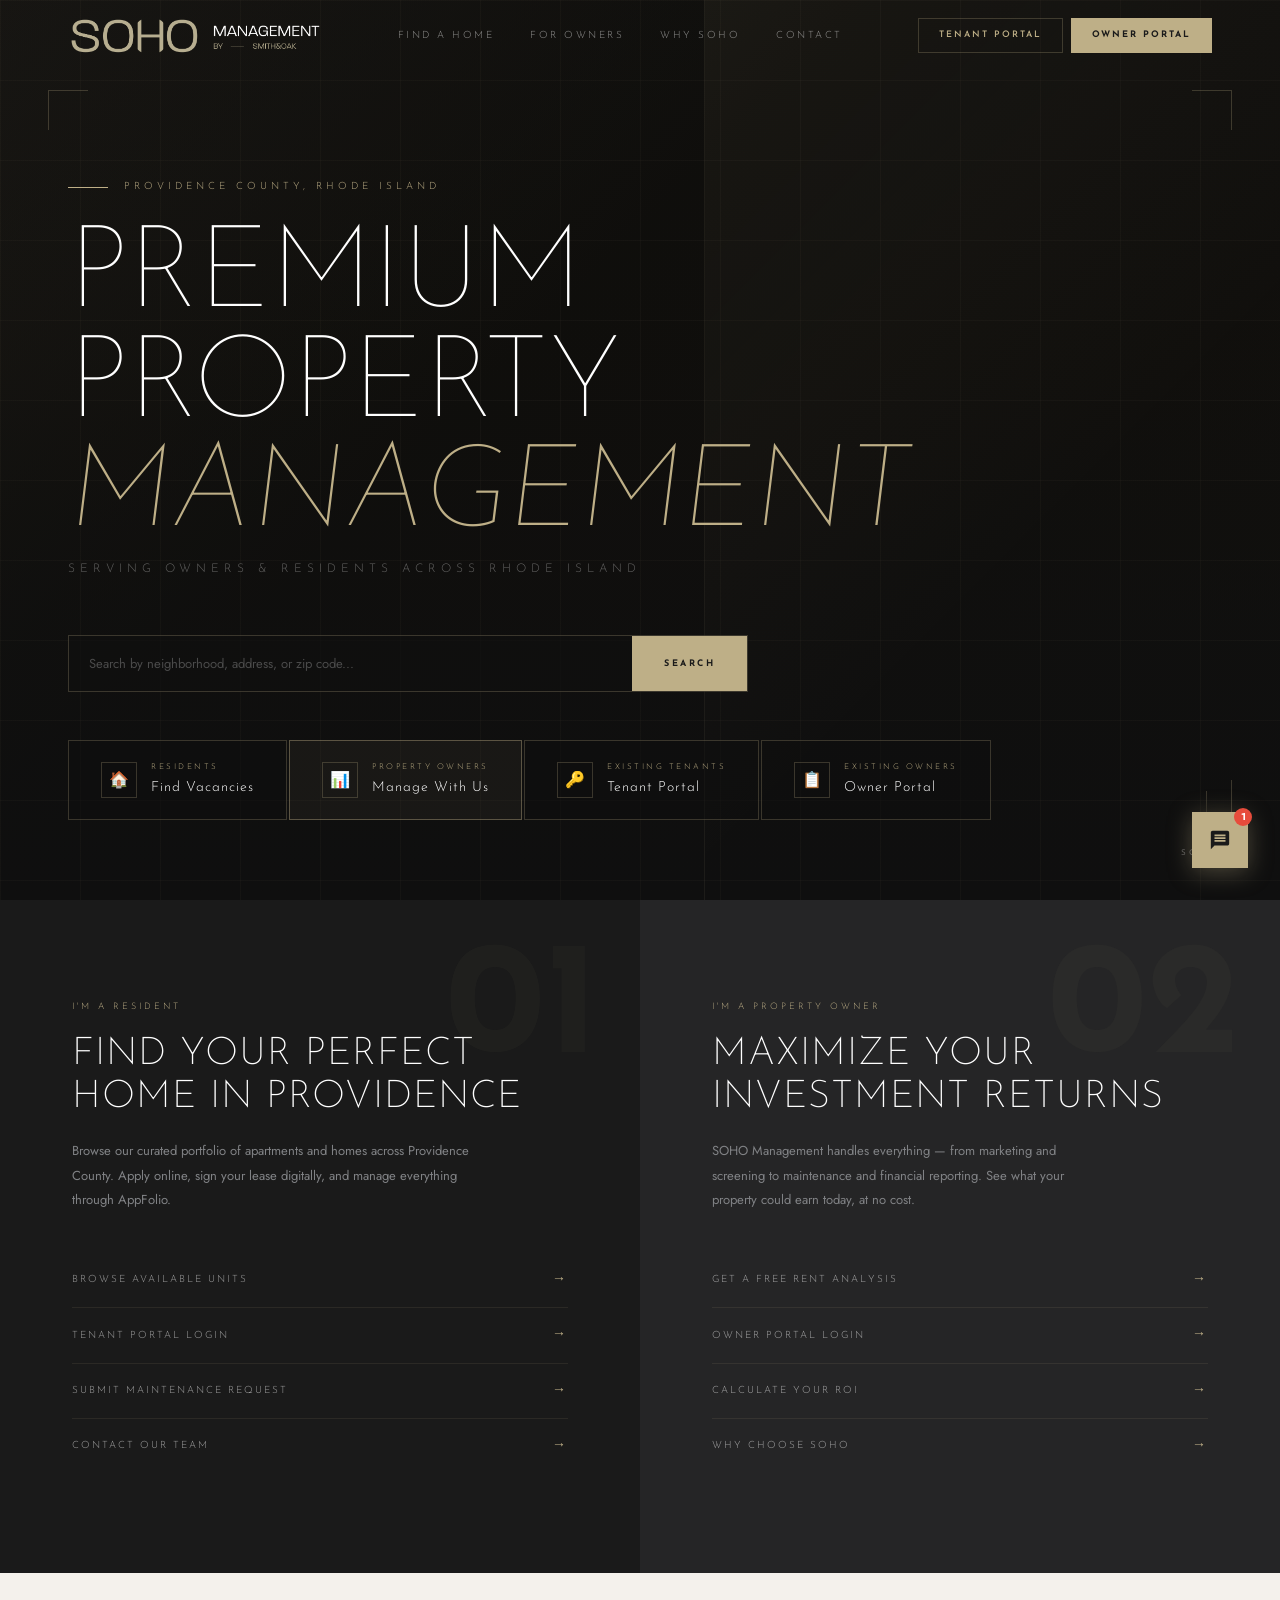
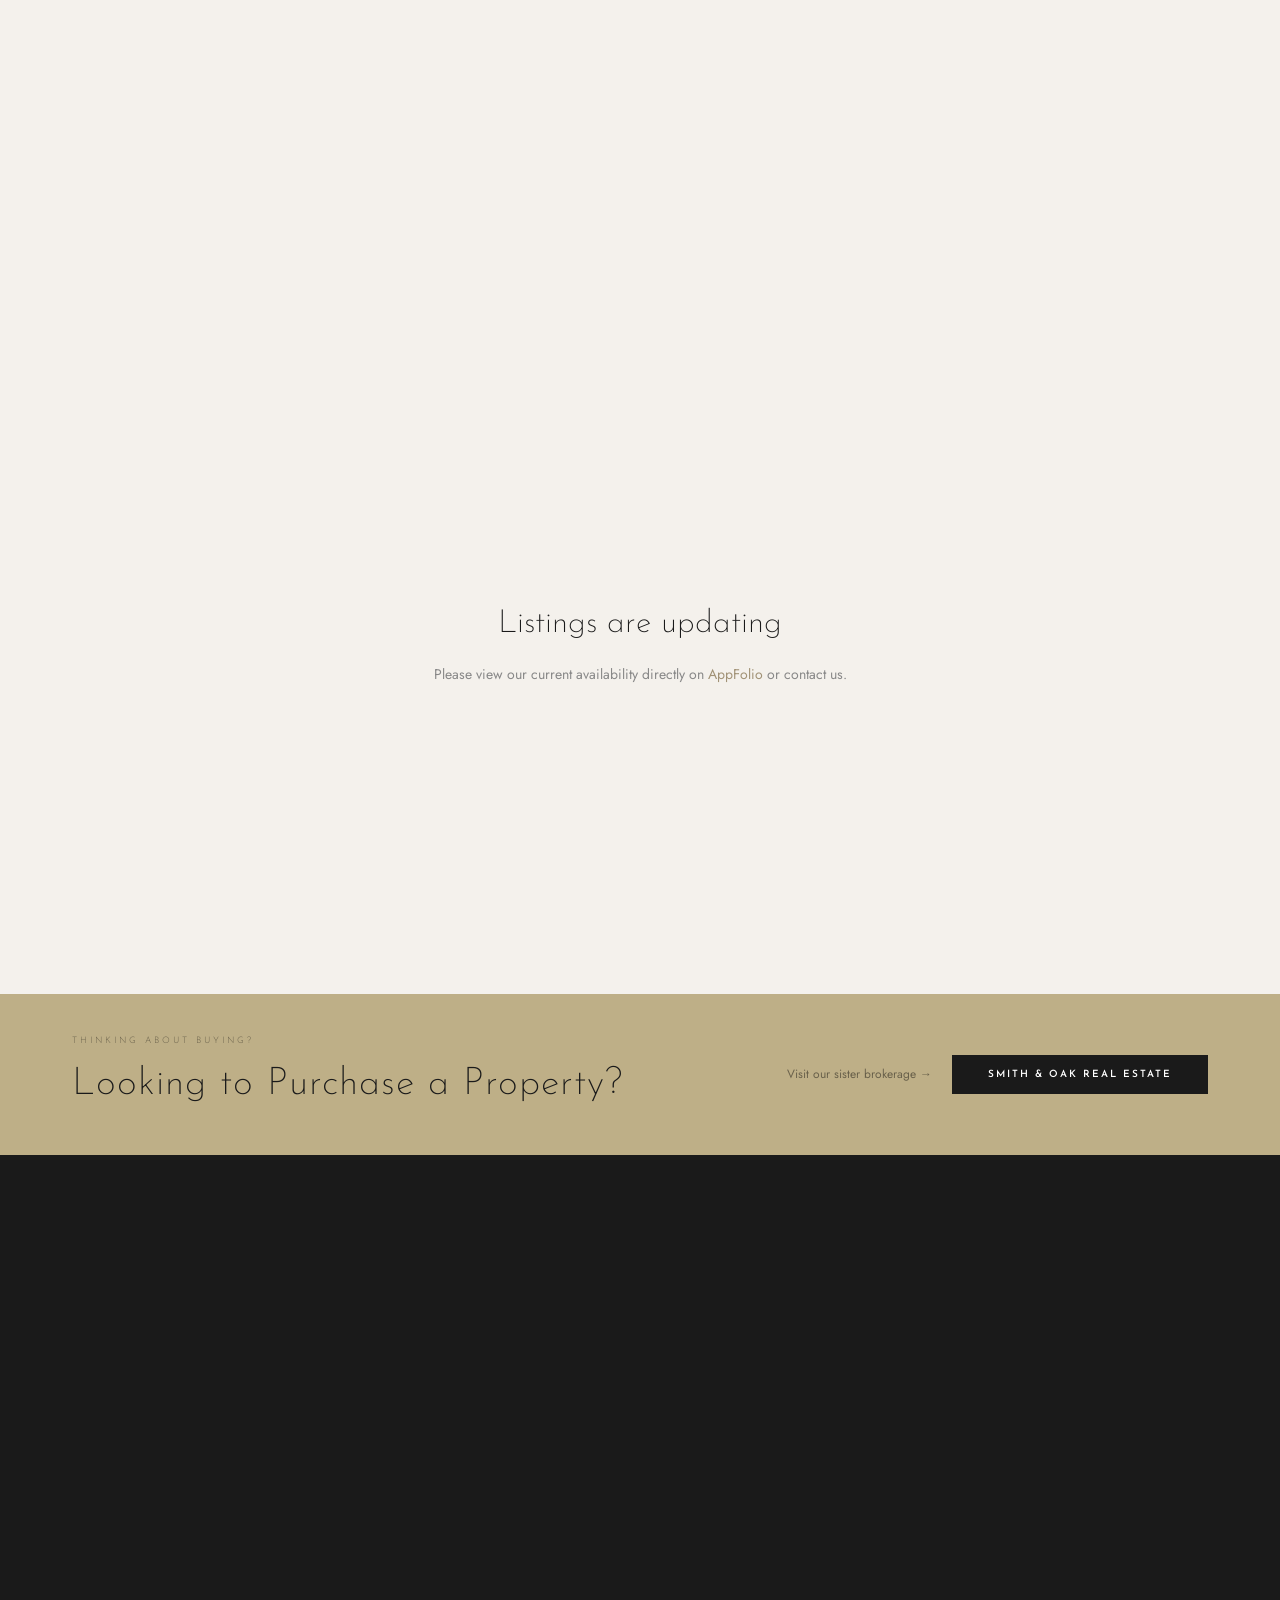
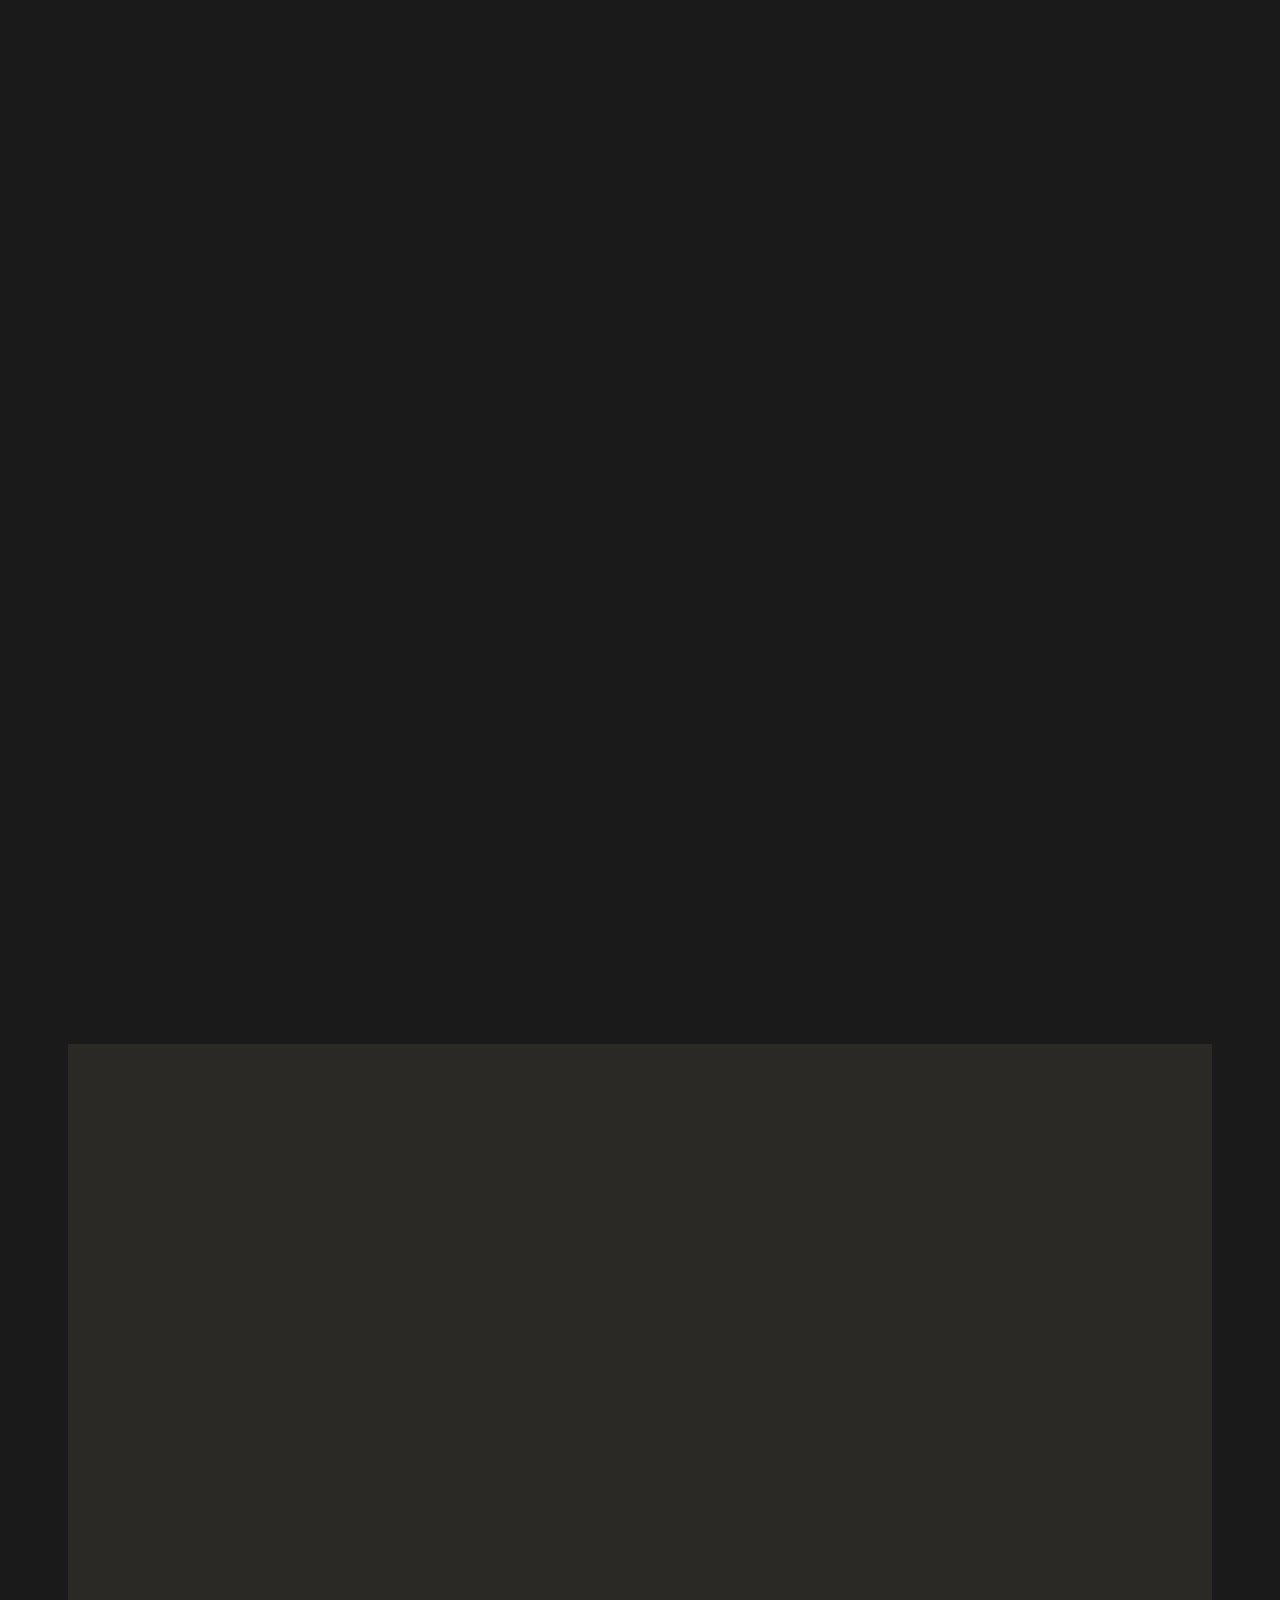
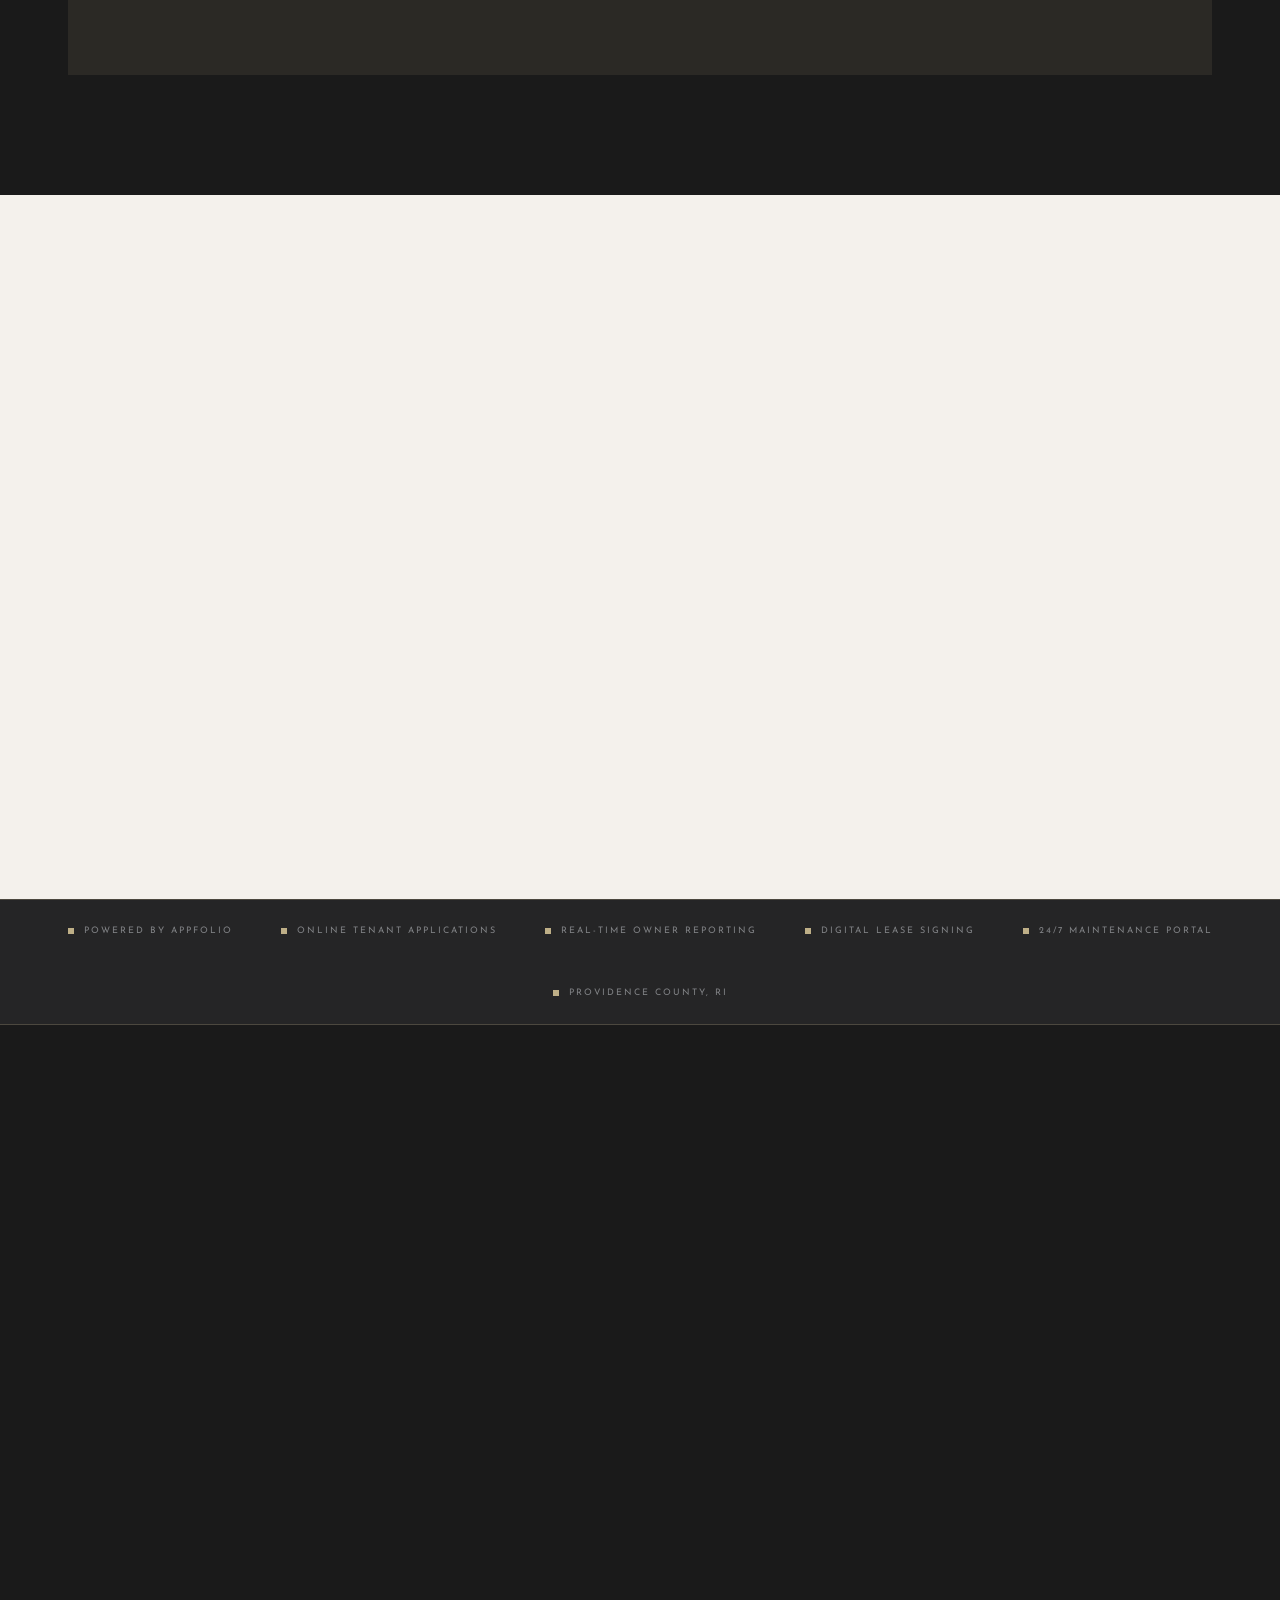
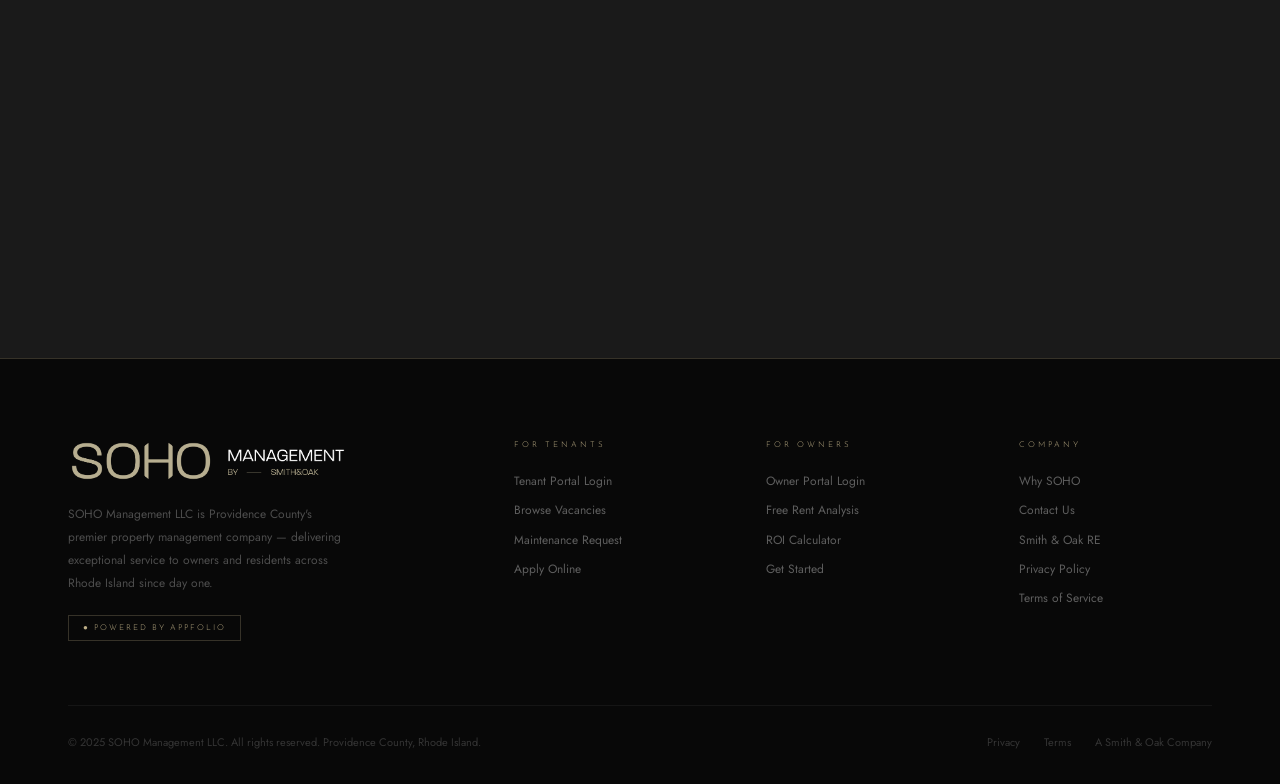
==== commit 9b8db331: "Live AppFolio listings, rental analysis comps + lead capture, official SOHO logo Co-Authored-By: Cla" ====
--- a/index.html
+++ b/index.html
@@ -5,33 +5,73 @@
 <meta name="viewport" content="width=device-width, initial-scale=1.0">
 <title>SOHO Management LLC | Providence County Property Management</title>
 <meta name="description" content="SOHO Management LLC — Premier property management for owners and residents across Providence County, Rhode Island. Powered by AppFolio.">
+<link rel="icon" type="image/png" href="assets/soho-mark-dark-2.png">
 <link rel="preconnect" href="https://fonts.googleapis.com">
 <link rel="preconnect" href="https://fonts.gstatic.com" crossorigin>
 <link href="https://fonts.googleapis.com/css2?family=Josefin+Sans:wght@100;200;300;400;600;700&family=Jost:ital,wght@0,200;0,300;0,400;0,500;1,200;1,300&display=swap" rel="stylesheet">
 <style>
+/* ─────────────────────────────────────────
+   BRAND TOKENS  (Smith & Oak Guidelines)
+   Muted Gold   #BEAF87  — Dark Primary
+   Gold Patina  #A19276  — Light Primary
+   Black        #1A1A1A  — Background
+   Gunmetal     #252526  — Accent dark
+   Concrete     #808285  — Mid tone
+   Snow         #E6E7E8  — Light accent
+───────────────────────────────────────── */
 :root{
-  --gold:#BEAF87;--gold-light:#D4C9A8;--gold-dark:#A19276;
-  --gold-muted:rgba(190,175,135,0.12);--gold-border:rgba(190,175,135,0.25);
-  --black:#0F0F0F;--charcoal:#1A1A1A;--gunmetal:#252526;
-  --concrete:#808285;--snow:#E6E7E8;--off-white:#F4F1EC;--white:#FFFFFF;
-  --font-h:'Josefin Sans',sans-serif;--font-b:'Jost',sans-serif;
-  --ease:cubic-bezier(.25,.46,.45,.94);
+  --gold:       #BEAF87;
+  --gold-light: #D4C9A8;
+  --gold-dark:  #A19276;
+  --gold-muted: rgba(190,175,135,0.12);
+  --gold-border:rgba(190,175,135,0.25);
+  --black:      #1A1A1A;
+  --charcoal:   #1A1A1A;
+  --gunmetal:   #252526;
+  --concrete:   #808285;
+  --snow:       #E6E7E8;
+  --off-white:  #F4F1EC;
+  --white:      #FFFFFF;
+  --font-h: 'Josefin Sans', sans-serif;
+  --font-b: 'Jost', sans-serif;
+  --ease: cubic-bezier(.25,.46,.45,.94);
 }
 *,*::before,*::after{box-sizing:border-box;margin:0;padding:0;}
-html{scroll-behavior:smooth;}
+html{scroll-behavior:smooth;font-size:16px;}
 body{font-family:var(--font-b);background:var(--black);color:var(--white);overflow-x:hidden;line-height:1.6;}
+img{max-width:100%;display:block;}
 a{color:inherit;text-decoration:none;}
 button{font-family:var(--font-b);cursor:pointer;}
+
+/* ── SCROLLBAR ── */
 ::-webkit-scrollbar{width:4px;}
 ::-webkit-scrollbar-track{background:var(--charcoal);}
 ::-webkit-scrollbar-thumb{background:var(--gold-dark);}
+
+/* ── UTILITIES ── */
 .container{max-width:1240px;margin:0 auto;padding:0 48px;}
 .tag{font-family:var(--font-h);font-size:10px;letter-spacing:3px;text-transform:uppercase;color:var(--gold);font-weight:400;}
-nav{position:fixed;top:0;left:0;right:0;z-index:900;height:72px;display:flex;align-items:center;transition:background .4s var(--ease),border-color .4s;border-bottom:1px solid transparent;}
+.gold{color:var(--gold);}
+.sr-only{position:absolute;width:1px;height:1px;overflow:hidden;clip:rect(0,0,0,0);}
+
+/* ═══════════════════════════
+   NAVIGATION
+═══════════════════════════ */
+nav{
+  position:fixed;top:0;left:0;right:0;z-index:900;
+  height:72px;display:flex;align-items:center;
+  transition:background .4s var(--ease),border-color .4s;
+  border-bottom:1px solid transparent;
+}
 nav.scrolled{background:rgba(15,15,15,0.97);border-color:var(--gold-border);backdrop-filter:blur(12px);}
 .nav-inner{display:flex;align-items:center;justify-content:space-between;width:100%;max-width:1240px;margin:0 auto;padding:0 48px;}
 .nav-logo{display:flex;align-items:center;gap:14px;}
-.logo-mark{width:40px;height:40px;background:var(--gold);display:flex;align-items:center;justify-content:center;font-family:var(--font-h);font-size:14px;font-weight:700;color:var(--black);}
+.logo-mark{
+  width:40px;height:40px;background:var(--gold);
+  display:flex;align-items:center;justify-content:center;
+  font-family:var(--font-h);font-size:14px;letter-spacing:1px;font-weight:700;color:var(--black);
+  flex-shrink:0;
+}
 .logo-text{display:flex;flex-direction:column;line-height:1.1;}
 .logo-name{font-family:var(--font-h);font-size:16px;letter-spacing:4px;font-weight:600;color:var(--white);}
 .logo-sub{font-family:var(--font-h);font-size:8px;letter-spacing:3px;color:var(--gold);font-weight:300;}
@@ -39,180 +79,398 @@
 .nav-links a{font-family:var(--font-h);font-size:10px;letter-spacing:2.5px;text-transform:uppercase;color:rgba(255,255,255,0.55);font-weight:300;transition:color .2s;}
 .nav-links a:hover{color:var(--gold);}
 .nav-portals{display:flex;gap:8px;}
-.btn-outline{padding:9px 20px;border:1px solid var(--gold-border);color:var(--gold);font-family:var(--font-h);font-size:9px;letter-spacing:2px;text-transform:uppercase;font-weight:600;background:transparent;transition:all .2s;display:inline-flex;align-items:center;}
-.btn-outline:hover{background:var(--gold);color:var(--black);}
-.btn-solid{padding:9px 20px;background:var(--gold);border:1px solid var(--gold);color:var(--black);font-family:var(--font-h);font-size:9px;letter-spacing:2px;text-transform:uppercase;font-weight:700;transition:all .2s;display:inline-flex;align-items:center;}
+.btn-outline{
+  padding:9px 20px;border:1px solid var(--gold-border);color:var(--gold);
+  font-family:var(--font-h);font-size:9px;letter-spacing:2px;text-transform:uppercase;font-weight:600;
+  background:transparent;transition:all .2s;display:inline-flex;align-items:center;gap:6px;
+}
+.btn-outline:hover{background:var(--gold);color:var(--black);border-color:var(--gold);}
+.btn-solid{
+  padding:9px 20px;background:var(--gold);border:1px solid var(--gold);color:var(--black);
+  font-family:var(--font-h);font-size:9px;letter-spacing:2px;text-transform:uppercase;font-weight:700;
+  transition:all .2s;display:inline-flex;align-items:center;gap:6px;
+}
 .btn-solid:hover{background:var(--gold-light);}
 .nav-hamburger{display:none;flex-direction:column;gap:5px;cursor:pointer;padding:4px;}
-.nav-hamburger span{display:block;width:24px;height:1px;background:var(--white);}
-.hero{min-height:100vh;position:relative;display:flex;flex-direction:column;justify-content:flex-end;padding:0 0 80px;overflow:hidden;}
-.hero-bg{position:absolute;inset:0;z-index:0;background:linear-gradient(180deg,rgba(15,15,15,0.3) 0%,rgba(15,15,15,0.15) 40%,rgba(15,15,15,0.85) 80%,#0F0F0F 100%),linear-gradient(135deg,#1a1814 0%,#0f0e0b 40%,#12100d 100%);}
-.hero-grid{position:absolute;inset:0;z-index:1;background-image:linear-gradient(rgba(190,175,135,0.04) 1px,transparent 1px),linear-gradient(90deg,rgba(190,175,135,0.04) 1px,transparent 1px);background-size:80px 80px;}
-.hero-accent{position:absolute;right:0;top:0;bottom:0;width:45%;z-index:1;background:linear-gradient(135deg,rgba(190,175,135,0.06) 0%,transparent 60%);border-left:1px solid rgba(190,175,135,0.08);}
+.nav-hamburger span{display:block;width:24px;height:1px;background:var(--white);transition:all .3s;}
+
+/* ═══════════════════════════
+   HERO
+═══════════════════════════ */
+.hero{
+  min-height:100vh;position:relative;
+  display:flex;flex-direction:column;justify-content:flex-end;
+  padding:0 0 80px;overflow:hidden;
+}
+.hero-bg{
+  position:absolute;inset:0;z-index:0;
+  background:
+    linear-gradient(180deg, rgba(15,15,15,0.3) 0%, rgba(15,15,15,0.15) 40%, rgba(15,15,15,0.85) 80%, #0F0F0F 100%),
+    linear-gradient(135deg, #1a1814 0%, #0f0e0b 40%, #12100d 100%);
+}
+/* Architectural grid overlay */
+.hero-grid{
+  position:absolute;inset:0;z-index:1;
+  background-image:
+    linear-gradient(rgba(190,175,135,0.04) 1px, transparent 1px),
+    linear-gradient(90deg, rgba(190,175,135,0.04) 1px, transparent 1px);
+  background-size:80px 80px;
+}
+.hero-accent{
+  position:absolute;right:0;top:0;bottom:0;width:45%;z-index:1;
+  background:linear-gradient(135deg,rgba(190,175,135,0.06) 0%,transparent 60%);
+  border-left:1px solid rgba(190,175,135,0.08);
+}
+/* Decorative corner marks */
 .hero-corner{position:absolute;z-index:2;}
 .hero-corner.tl{top:90px;left:48px;width:40px;height:40px;border-top:1px solid var(--gold-border);border-left:1px solid var(--gold-border);}
 .hero-corner.tr{top:90px;right:48px;width:40px;height:40px;border-top:1px solid var(--gold-border);border-right:1px solid var(--gold-border);}
 .hero-corner.br{bottom:80px;right:48px;width:40px;height:40px;border-bottom:1px solid var(--gold-border);border-right:1px solid var(--gold-border);}
+
 .hero-inner{position:relative;z-index:3;max-width:1240px;margin:0 auto;padding:0 48px;width:100%;}
-.hero-eyebrow{display:flex;align-items:center;gap:16px;margin-bottom:28px;animation:fadeUp .8s var(--ease) .2s both;}
+.hero-eyebrow{
+  display:flex;align-items:center;gap:16px;margin-bottom:28px;
+  animation:fadeUp .8s var(--ease) .2s both;
+}
 .hero-eyebrow-line{width:40px;height:1px;background:var(--gold);}
 .hero-eyebrow span{font-family:var(--font-h);font-size:10px;letter-spacing:4px;text-transform:uppercase;color:var(--gold);font-weight:300;}
-.hero h1{font-family:var(--font-h);font-weight:100;line-height:0.95;font-size:clamp(60px,9vw,130px);letter-spacing:-1px;color:var(--white);margin-bottom:8px;animation:fadeUp .8s var(--ease) .35s both;}
+.hero h1{
+  font-family:var(--font-h);font-weight:100;line-height:0.95;
+  font-size:clamp(60px,9vw,130px);letter-spacing:-1px;
+  color:var(--white);margin-bottom:8px;
+  animation:fadeUp .8s var(--ease) .35s both;
+}
 .hero h1 .italic{font-style:italic;color:var(--gold);font-weight:100;}
-.hero-tagline{font-family:var(--font-h);font-size:12px;letter-spacing:5px;text-transform:uppercase;color:rgba(255,255,255,0.35);font-weight:300;margin-bottom:56px;animation:fadeUp .8s var(--ease) .5s both;}
-.hero-search-wrap{animation:fadeUp .8s var(--ease) .65s both;margin-bottom:48px;}
-.hero-search{display:flex;max-width:680px;border:1px solid var(--gold-border);background:rgba(15,15,15,0.6);backdrop-filter:blur(8px);}
-.search-type{background:transparent;border:none;border-right:1px solid var(--gold-border);color:rgba(255,255,255,0.6);font-family:var(--font-h);font-size:10px;letter-spacing:1.5px;text-transform:uppercase;padding:0 20px;min-width:140px;cursor:pointer;outline:none;}
+.hero-tagline{
+  font-family:var(--font-h);font-size:12px;letter-spacing:5px;text-transform:uppercase;
+  color:rgba(255,255,255,0.35);font-weight:300;margin-bottom:56px;
+  animation:fadeUp .8s var(--ease) .5s both;
+}
+.hero-search-wrap{
+  animation:fadeUp .8s var(--ease) .65s both;
+  margin-bottom:48px;
+}
+.hero-search{
+  display:flex;max-width:680px;
+  border:1px solid var(--gold-border);background:rgba(15,15,15,0.6);backdrop-filter:blur(8px);
+}
+.search-type{
+  background:transparent;border:none;border-right:1px solid var(--gold-border);
+  color:rgba(255,255,255,0.6);font-family:var(--font-h);font-size:10px;letter-spacing:1.5px;
+  text-transform:uppercase;padding:0 20px;min-width:140px;cursor:pointer;outline:none;
+}
 .search-type option{background:#1a1a1a;color:var(--white);}
-.search-input{flex:1;background:transparent;border:none;outline:none;color:var(--white);font-family:var(--font-b);font-size:13px;padding:18px 20px;}
+.search-input{
+  flex:1;background:transparent;border:none;outline:none;
+  color:var(--white);font-family:var(--font-b);font-size:13px;
+  padding:18px 20px;
+}
 .search-input::placeholder{color:rgba(255,255,255,0.25);}
-.search-btn{background:var(--gold);border:none;color:var(--black);padding:18px 32px;font-family:var(--font-h);font-size:9px;letter-spacing:2.5px;text-transform:uppercase;font-weight:700;transition:background .2s;white-space:nowrap;}
+.search-btn{
+  background:var(--gold);border:none;color:var(--black);
+  padding:18px 32px;font-family:var(--font-h);font-size:9px;
+  letter-spacing:2.5px;text-transform:uppercase;font-weight:700;
+  transition:background .2s;white-space:nowrap;
+}
 .search-btn:hover{background:var(--gold-light);}
-.hero-portals{display:flex;gap:2px;animation:fadeUp .8s var(--ease) .8s both;}
-.portal-btn{display:flex;align-items:center;gap:14px;padding:20px 32px;border:1px solid var(--gold-border);background:rgba(15,15,15,0.5);cursor:pointer;transition:all .3s;text-decoration:none;backdrop-filter:blur(4px);}
+.hero-portals{
+  display:flex;gap:2px;animation:fadeUp .8s var(--ease) .8s both;
+}
+.portal-btn{
+  display:flex;align-items:center;gap:14px;padding:20px 32px;
+  border:1px solid var(--gold-border);background:rgba(15,15,15,0.5);
+  cursor:pointer;transition:all .3s;text-decoration:none;
+  backdrop-filter:blur(4px);
+}
 .portal-btn:hover{background:rgba(190,175,135,0.1);border-color:var(--gold);}
 .portal-btn.highlight{border-color:rgba(190,175,135,0.4);background:rgba(190,175,135,0.06);}
-.pb-icon{width:36px;height:36px;border:1px solid var(--gold-border);display:flex;align-items:center;justify-content:center;font-size:16px;}
+.pb-icon{width:36px;height:36px;border:1px solid var(--gold-border);display:flex;align-items:center;justify-content:center;font-size:16px;flex-shrink:0;}
+.pb-text{}
 .pb-label{font-family:var(--font-h);font-size:8px;letter-spacing:2.5px;text-transform:uppercase;color:var(--gold);font-weight:300;margin-bottom:3px;}
 .pb-title{font-family:var(--font-h);font-size:14px;color:var(--white);font-weight:300;letter-spacing:1px;}
-.hero-scroll{position:absolute;bottom:40px;right:48px;z-index:3;display:flex;flex-direction:column;align-items:center;gap:8px;font-family:var(--font-h);font-size:8px;letter-spacing:3px;text-transform:uppercase;color:rgba(255,255,255,0.3);animation:fadeIn 1s .8s both;}
+.hero-scroll{
+  position:absolute;bottom:40px;right:48px;z-index:3;
+  display:flex;flex-direction:column;align-items:center;gap:8px;
+  font-family:var(--font-h);font-size:8px;letter-spacing:3px;text-transform:uppercase;
+  color:rgba(255,255,255,0.3);animation:fadeIn 1s .8s both;
+}
 .scroll-line{width:1px;height:48px;background:linear-gradient(var(--gold-border),transparent);animation:scrollAnim 2s infinite;}
 @keyframes scrollAnim{0%{transform:scaleY(0);transform-origin:top}50%{transform:scaleY(1);transform-origin:top}51%{transform-origin:bottom}100%{transform:scaleY(0);transform-origin:bottom}}
+
+/* ═══════════════════════════
+   DUAL PATH / PORTALS
+═══════════════════════════ */
 .dual-path{display:grid;grid-template-columns:1fr 1fr;}
-.path-side{padding:100px 72px;position:relative;overflow:hidden;transition:all .4s;cursor:pointer;}
+.path-side{
+  padding:100px 72px;position:relative;overflow:hidden;
+  transition:all .4s;cursor:pointer;
+}
 .path-side.tenant{background:var(--charcoal);}
 .path-side.owner{background:var(--gunmetal);}
-.path-side::after{content:'';position:absolute;bottom:0;left:0;right:0;height:2px;background:var(--gold);transform:scaleX(0);transition:transform .4s var(--ease);transform-origin:left;}
+.path-side::after{
+  content:'';position:absolute;bottom:0;left:0;right:0;height:2px;
+  background:var(--gold);transform:scaleX(0);transition:transform .4s var(--ease);transform-origin:left;
+}
 .path-side:hover::after{transform:scaleX(1);}
-.path-bg-num{position:absolute;top:32px;right:40px;font-family:var(--font-h);font-size:160px;font-weight:700;color:rgba(190,175,135,0.04);line-height:1;pointer-events:none;}
+.path-bg-num{
+  position:absolute;top:32px;right:40px;
+  font-family:var(--font-h);font-size:160px;font-weight:700;
+  color:rgba(190,175,135,0.04);line-height:1;pointer-events:none;
+}
 .path-tag{display:block;font-family:var(--font-h);font-size:9px;letter-spacing:3px;text-transform:uppercase;color:var(--gold);font-weight:300;margin-bottom:20px;}
 .path-side h2{font-family:var(--font-h);font-size:clamp(28px,3vw,44px);font-weight:200;color:var(--white);line-height:1.1;margin-bottom:20px;letter-spacing:1px;}
 .path-side p{font-size:13px;color:var(--concrete);line-height:1.9;margin-bottom:40px;max-width:400px;}
-.path-links{display:flex;flex-direction:column;}
-.path-link{display:flex;align-items:center;justify-content:space-between;padding:16px 0;border-bottom:1px solid rgba(190,175,135,0.1);color:rgba(255,255,255,0.6);font-family:var(--font-h);font-size:10px;letter-spacing:2px;text-transform:uppercase;font-weight:300;transition:all .2s;text-decoration:none;}
+.path-links{display:flex;flex-direction:column;gap:0;}
+.path-link{
+  display:flex;align-items:center;justify-content:space-between;
+  padding:16px 0;border-bottom:1px solid rgba(190,175,135,0.1);
+  color:rgba(255,255,255,0.6);font-family:var(--font-h);font-size:10px;
+  letter-spacing:2px;text-transform:uppercase;font-weight:300;
+  transition:all .2s;text-decoration:none;
+}
 .path-link:last-child{border-bottom:none;}
 .path-link:hover{color:var(--gold);padding-left:8px;}
 .path-link .arr{color:var(--gold);font-size:14px;transition:transform .2s;}
 .path-link:hover .arr{transform:translateX(4px);}
+
+/* ═══════════════════════════
+   SECTION BASE
+═══════════════════════════ */
 section{padding:120px 0;}
 .section-head{margin-bottom:64px;}
 .section-head .tag{display:block;margin-bottom:16px;}
-.section-head h2{font-family:var(--font-h);font-size:clamp(36px,5vw,64px);font-weight:100;line-height:1.0;}
+.section-head h2{font-family:var(--font-h);font-size:clamp(36px,5vw,64px);font-weight:100;line-height:1.0;letter-spacing:0px;}
 .section-head h2 em{font-style:italic;color:var(--gold);font-weight:100;}
 .section-head p{font-size:14px;color:var(--concrete);line-height:1.9;max-width:520px;margin-top:20px;}
+
+/* ═══════════════════════════
+   VACANCIES / LISTINGS
+═══════════════════════════ */
 .vacancies{background:var(--off-white);color:var(--black);}
 .vacancies .section-head h2{color:var(--black);}
 .vacancies .section-head p{color:#5a5a5a;}
 .vacancies .tag{color:var(--gold-dark);}
-.filter-bar{display:flex;margin-bottom:40px;flex-wrap:wrap;border:1px solid #ddd;background:var(--white);}
-.filter-group{display:flex;flex-direction:column;padding:14px 20px;border-right:1px solid #e8e4dc;cursor:pointer;position:relative;min-width:130px;transition:background .15s;}
+
+.filter-bar{
+  display:flex;gap:0;margin-bottom:40px;flex-wrap:wrap;
+  border:1px solid #ddd;background:var(--white);
+}
+.filter-group{
+  display:flex;flex-direction:column;padding:14px 20px;
+  border-right:1px solid #e8e4dc;cursor:pointer;
+  position:relative;min-width:130px;transition:background .15s;
+}
 .filter-group:hover{background:#faf8f4;}
+.filter-group:last-of-type{border-right:none;}
 .fg-label{font-family:var(--font-h);font-size:8px;letter-spacing:2px;text-transform:uppercase;color:#888;font-weight:600;margin-bottom:3px;}
-.fg-value{font-size:13px;color:var(--black);}
+.fg-value{font-size:13px;color:var(--black);font-weight:400;}
 .fg-value.ph{color:#aaa;}
-.filter-dd{position:absolute;top:100%;left:-1px;background:var(--white);border:1px solid #e0dbd0;min-width:200px;z-index:200;box-shadow:0 12px 40px rgba(0,0,0,0.1);display:none;}
+.filter-dd{
+  position:absolute;top:100%;left:-1px;background:var(--white);
+  border:1px solid #e0dbd0;min-width:200px;z-index:200;
+  box-shadow:0 12px 40px rgba(0,0,0,0.1);display:none;
+}
 .filter-dd.open{display:block;}
-.fdd-opt{padding:12px 20px;font-size:13px;color:var(--black);cursor:pointer;display:flex;align-items:center;justify-content:space-between;transition:background .12s;}
+.fdd-opt{
+  padding:12px 20px;font-size:13px;color:var(--black);
+  cursor:pointer;display:flex;align-items:center;justify-content:space-between;
+  transition:background .12s;
+}
 .fdd-opt:hover{background:#f8f5ef;}
 .fdd-opt.sel{color:var(--gold-dark);font-weight:600;}
 .fdd-check{color:var(--gold-dark);display:none;}
 .fdd-opt.sel .fdd-check{display:block;}
 .price-dd-inner{padding:16px 20px;}
 .price-inputs{display:flex;gap:8px;align-items:center;margin-top:8px;}
-.price-inputs input{width:90px;padding:8px 10px;border:1px solid #ddd;font-family:var(--font-b);font-size:12px;color:var(--black);outline:none;}
+.price-inputs input{
+  width:90px;padding:8px 10px;border:1px solid #ddd;
+  font-family:var(--font-b);font-size:12px;color:var(--black);outline:none;
+}
 .price-inputs input:focus{border-color:var(--gold-dark);}
 .price-presets{display:flex;flex-wrap:wrap;gap:6px;margin-top:12px;}
-.price-preset{background:transparent;border:1px solid #ddd;padding:5px 10px;font-size:10px;font-family:var(--font-h);letter-spacing:1px;color:#555;cursor:pointer;transition:all .15s;}
+.price-preset{
+  background:transparent;border:1px solid #ddd;padding:5px 10px;
+  font-size:10px;font-family:var(--font-h);letter-spacing:1px;color:#555;cursor:pointer;transition:all .15s;
+}
 .price-preset:hover{border-color:var(--gold-dark);color:var(--gold-dark);}
-.filter-apply-btn{width:100%;padding:11px;background:var(--charcoal);color:var(--white);border:none;font-family:var(--font-h);font-size:9px;letter-spacing:2px;text-transform:uppercase;font-weight:600;cursor:pointer;}
-.filter-clear{padding:14px 20px;font-family:var(--font-h);font-size:9px;letter-spacing:2px;text-transform:uppercase;color:#aaa;cursor:pointer;background:transparent;border:none;white-space:nowrap;transition:color .2s;}
+.filter-apply-btn{
+  width:100%;padding:11px;background:var(--charcoal);color:var(--white);border:none;
+  font-family:var(--font-h);font-size:9px;letter-spacing:2px;text-transform:uppercase;font-weight:600;cursor:pointer;
+}
+.filter-clear{
+  padding:14px 20px;font-family:var(--font-h);font-size:9px;letter-spacing:2px;text-transform:uppercase;
+  color:#aaa;cursor:pointer;background:transparent;border:none;white-space:nowrap;transition:color .2s;
+}
 .filter-clear:hover{color:var(--black);}
-.results-meta{display:flex;align-items:center;justify-content:space-between;margin-bottom:28px;flex-wrap:wrap;gap:12px;}
+
+.results-meta{
+  display:flex;align-items:center;justify-content:space-between;
+  margin-bottom:28px;flex-wrap:wrap;gap:12px;
+}
 .result-count{font-family:var(--font-h);font-size:11px;letter-spacing:1px;color:#888;text-transform:uppercase;}
 .result-count strong{color:var(--black);}
 .sort-wrap{display:flex;align-items:center;gap:10px;font-size:11px;color:#888;}
 .sort-wrap select{border:1px solid #ddd;background:var(--white);padding:6px 12px;font-family:var(--font-b);font-size:12px;color:var(--black);cursor:pointer;outline:none;}
+
+/* Active filter tags */
 .active-tags{display:flex;gap:8px;flex-wrap:wrap;margin-bottom:24px;}
-.atag{display:flex;align-items:center;gap:8px;background:var(--charcoal);color:var(--white);padding:5px 12px;font-family:var(--font-h);font-size:9px;letter-spacing:1.5px;text-transform:uppercase;}
+.atag{
+  display:flex;align-items:center;gap:8px;
+  background:var(--charcoal);color:var(--white);
+  padding:5px 12px;font-family:var(--font-h);font-size:9px;letter-spacing:1.5px;text-transform:uppercase;
+}
 .atag-x{background:none;border:none;color:var(--gold);font-size:14px;cursor:pointer;padding:0;line-height:1;}
+
 .listings-grid{display:grid;grid-template-columns:repeat(3,1fr);gap:24px;}
 .no-results{padding:80px 0;text-align:center;}
 .no-results h3{font-family:var(--font-h);font-size:32px;font-weight:200;color:var(--black);margin-bottom:12px;}
 .no-results p{font-size:14px;color:#888;line-height:1.8;}
-.prop-card{background:var(--white);overflow:hidden;transition:transform .3s var(--ease),box-shadow .3s;}
+
+/* Property Card */
+.prop-card{background:var(--white);overflow:hidden;transition:transform .3s var(--ease),box-shadow .3s;position:relative;}
 .prop-card:hover{transform:translateY(-6px);box-shadow:0 20px 60px rgba(0,0,0,0.14);}
 .pc-image{height:240px;position:relative;overflow:hidden;}
 .pc-img-inner{width:100%;height:100%;display:flex;align-items:center;justify-content:center;font-size:80px;transition:transform .5s var(--ease);}
 .prop-card:hover .pc-img-inner{transform:scale(1.05);}
-.pc-badge{position:absolute;top:0;left:0;font-family:var(--font-h);font-size:8px;letter-spacing:2.5px;text-transform:uppercase;font-weight:700;padding:7px 14px;}
+.pc-badge{
+  position:absolute;top:0;left:0;
+  font-family:var(--font-h);font-size:8px;letter-spacing:2.5px;text-transform:uppercase;
+  font-weight:700;padding:7px 14px;
+}
 .badge-avail{background:var(--gold);color:var(--black);}
 .badge-soon{background:rgba(15,15,15,0.85);color:var(--gold);border-right:1px solid var(--gold-border);border-bottom:1px solid var(--gold-border);}
-.pc-save{position:absolute;top:14px;right:14px;width:32px;height:32px;background:rgba(255,255,255,0.9);display:flex;align-items:center;justify-content:center;cursor:pointer;font-size:16px;}
+.pc-save{
+  position:absolute;top:14px;right:14px;
+  width:32px;height:32px;background:rgba(255,255,255,0.9);
+  display:flex;align-items:center;justify-content:center;
+  cursor:pointer;font-size:16px;transition:background .2s;
+}
+.pc-save:hover{background:var(--white);}
 .pc-body{padding:24px 26px 28px;}
 .pc-price{font-family:var(--font-h);font-size:32px;font-weight:200;color:var(--black);line-height:1;}
 .pc-mo{font-size:12px;color:#888;font-family:var(--font-b);font-weight:300;margin-left:2px;}
 .pc-avail-date{font-family:var(--font-h);font-size:9px;letter-spacing:2px;text-transform:uppercase;color:var(--gold-dark);margin-top:5px;}
 .pc-addr{font-size:13px;color:#555;margin:12px 0 18px;line-height:1.5;}
 .pc-addr strong{color:var(--black);font-weight:500;display:block;}
-.pc-stats{display:flex;border-top:1px solid #f0ece4;border-bottom:1px solid #f0ece4;margin-bottom:18px;}
-.pc-stat{flex:1;padding:12px 0;text-align:center;border-right:1px solid #f0ece4;}
+.pc-stats{display:flex;gap:0;border-top:1px solid #f0ece4;border-bottom:1px solid #f0ece4;margin-bottom:18px;}
+.pc-stat{
+  flex:1;padding:12px 0;text-align:center;
+  border-right:1px solid #f0ece4;
+}
 .pc-stat:last-child{border-right:none;}
 .pc-stat strong{display:block;font-family:var(--font-h);font-size:16px;font-weight:400;color:var(--black);}
 .pc-stat span{font-size:9px;letter-spacing:1px;text-transform:uppercase;color:#999;font-family:var(--font-h);}
 .pc-tags{display:flex;gap:6px;flex-wrap:wrap;margin-bottom:18px;}
-.pc-tag{font-size:10px;border:1px solid #e8e4dc;padding:4px 10px;color:#666;font-family:var(--font-h);}
+.pc-tag{font-size:10px;border:1px solid #e8e4dc;padding:4px 10px;color:#666;font-family:var(--font-h);letter-spacing:.5px;}
 .pc-actions{display:flex;gap:8px;}
-.btn-view-prop{flex:1;background:var(--charcoal);color:var(--white);border:none;padding:13px;font-family:var(--font-h);font-size:9px;letter-spacing:2px;text-transform:uppercase;font-weight:600;cursor:pointer;transition:background .2s;}
+.btn-view-prop{
+  flex:1;background:var(--charcoal);color:var(--white);border:none;
+  padding:13px;font-family:var(--font-h);font-size:9px;letter-spacing:2px;text-transform:uppercase;font-weight:600;
+  cursor:pointer;transition:background .2s;
+}
 .btn-view-prop:hover{background:var(--gunmetal);}
-.btn-apply-prop{flex:1;background:transparent;color:var(--gold-dark);border:1px solid var(--gold-dark);padding:13px;font-family:var(--font-h);font-size:9px;letter-spacing:2px;text-transform:uppercase;font-weight:600;cursor:pointer;transition:all .2s;}
+.btn-apply-prop{
+  flex:1;background:transparent;color:var(--gold-dark);border:1px solid var(--gold-dark);
+  padding:13px;font-family:var(--font-h);font-size:9px;letter-spacing:2px;text-transform:uppercase;font-weight:600;
+  cursor:pointer;transition:all .2s;
+}
 .btn-apply-prop:hover{background:var(--gold);color:var(--black);border-color:var(--gold);}
+
 .view-all-wrap{text-align:center;margin-top:56px;}
-.btn-view-all{display:inline-flex;align-items:center;gap:12px;padding:16px 48px;border:1px solid var(--charcoal);color:var(--black);font-family:var(--font-h);font-size:10px;letter-spacing:3px;text-transform:uppercase;font-weight:600;background:transparent;cursor:pointer;transition:all .3s;}
+.btn-view-all{
+  display:inline-flex;align-items:center;gap:12px;
+  padding:16px 48px;border:1px solid var(--charcoal);color:var(--black);
+  font-family:var(--font-h);font-size:10px;letter-spacing:3px;text-transform:uppercase;font-weight:600;
+  background:transparent;cursor:pointer;transition:all .3s;
+}
 .btn-view-all:hover{background:var(--charcoal);color:var(--white);}
-.buy-banner{background:var(--gold);padding:40px 72px;display:flex;align-items:center;justify-content:space-between;flex-wrap:wrap;gap:24px;cursor:pointer;transition:background .2s;text-decoration:none;}
+
+/* ═══════════════════════════
+   BUY BANNER
+═══════════════════════════ */
+.buy-banner{
+  background:var(--gold);padding:40px 72px;
+  display:flex;align-items:center;justify-content:space-between;flex-wrap:wrap;gap:24px;
+  cursor:pointer;transition:background .2s;text-decoration:none;
+}
 .buy-banner:hover{background:var(--gold-light);}
+.bb-left{}
 .bb-eye{font-family:var(--font-h);font-size:9px;letter-spacing:3px;text-transform:uppercase;color:rgba(0,0,0,0.45);font-weight:300;margin-bottom:6px;}
 .bb-title{font-family:var(--font-h);font-size:clamp(24px,3vw,40px);color:var(--black);font-weight:200;letter-spacing:1px;}
 .bb-right{display:flex;align-items:center;gap:20px;}
 .bb-sub{font-size:12px;color:rgba(0,0,0,0.45);}
-.bb-btn{background:var(--black);color:var(--white);padding:14px 36px;border:none;font-family:var(--font-h);font-size:10px;letter-spacing:2px;text-transform:uppercase;font-weight:600;cursor:pointer;white-space:nowrap;}
+.bb-btn{
+  background:var(--black);color:var(--white);padding:14px 36px;border:none;
+  font-family:var(--font-h);font-size:10px;letter-spacing:2px;text-transform:uppercase;font-weight:600;cursor:pointer;
+  transition:background .2s;white-space:nowrap;
+}
+.bb-btn:hover{background:var(--gunmetal);}
+
+/* ═══════════════════════════
+   OWNER LEAD / ROI
+═══════════════════════════ */
 .owner-section{background:var(--black);}
 .lead-grid{display:grid;grid-template-columns:1fr 1fr;gap:96px;align-items:start;}
+.lead-left{}
 .lead-stats{display:grid;grid-template-columns:1fr 1fr;gap:1px;background:var(--gold-border);margin-top:48px;}
 .lstat{background:var(--black);padding:28px 24px;}
 .lstat-num{font-family:var(--font-h);font-size:44px;font-weight:100;color:var(--gold);line-height:1;}
 .lstat-label{font-size:11px;color:var(--concrete);letter-spacing:.5px;margin-top:6px;line-height:1.5;}
+
+/* ROI Result */
 .roi-result{display:none;margin-top:48px;}
 .roi-result.show{display:block;}
 .roi-result-header{font-family:var(--font-h);font-size:13px;letter-spacing:2px;text-transform:uppercase;color:var(--gold);margin-bottom:24px;font-weight:300;}
+.roi-rows{}
 .roi-row{display:flex;align-items:center;justify-content:space-between;padding:16px 0;border-bottom:1px solid rgba(190,175,135,0.12);}
 .roi-row:last-child{border-bottom:none;}
-.roi-row-label{font-size:12px;color:var(--concrete);}
+.roi-row-label{font-size:12px;color:var(--concrete);letter-spacing:.5px;}
 .roi-row-val{font-family:var(--font-h);font-size:22px;font-weight:200;color:var(--white);}
 .roi-row-val.gold{color:var(--gold);}
 .roi-note{font-size:11px;color:rgba(255,255,255,0.25);margin-top:20px;line-height:1.8;}
+
+/* Lead Form */
 .lead-form-wrap{background:var(--gunmetal);border:1px solid var(--gold-border);padding:48px;}
 .lf-title{font-family:var(--font-h);font-size:24px;font-weight:200;color:var(--white);margin-bottom:6px;letter-spacing:1px;}
 .lf-sub{font-size:12px;color:var(--concrete);margin-bottom:32px;line-height:1.7;}
 .lf-row{display:grid;grid-template-columns:1fr 1fr;gap:14px;margin-bottom:14px;}
 .lf-field{margin-bottom:14px;}
 .lf-field label{display:block;font-family:var(--font-h);font-size:8px;letter-spacing:2.5px;text-transform:uppercase;color:var(--gold);font-weight:300;margin-bottom:8px;}
-.lf-field input,.lf-field select{width:100%;padding:12px 14px;background:rgba(255,255,255,0.04);border:1px solid rgba(255,255,255,0.08);color:var(--white);font-family:var(--font-b);font-size:13px;outline:none;transition:border .2s;}
+.lf-field input,.lf-field select{
+  width:100%;padding:12px 14px;
+  background:rgba(255,255,255,0.04);border:1px solid rgba(255,255,255,0.08);
+  color:var(--white);font-family:var(--font-b);font-size:13px;outline:none;
+  transition:border .2s;
+}
 .lf-field input:focus,.lf-field select:focus{border-color:var(--gold);}
 .lf-field input::placeholder{color:rgba(255,255,255,0.2);}
 .lf-field select option{background:#252526;}
-.btn-calculate{width:100%;padding:16px;background:var(--gold);border:none;color:var(--black);font-family:var(--font-h);font-size:10px;letter-spacing:3px;text-transform:uppercase;font-weight:700;cursor:pointer;transition:background .2s;margin-top:8px;}
+.btn-calculate{
+  width:100%;padding:16px;background:var(--gold);border:none;
+  color:var(--black);font-family:var(--font-h);font-size:10px;
+  letter-spacing:3px;text-transform:uppercase;font-weight:700;
+  cursor:pointer;transition:background .2s;margin-top:8px;
+}
 .btn-calculate:hover{background:var(--gold-light);}
 .lf-privacy{font-size:10px;color:rgba(255,255,255,0.2);text-align:center;margin-top:14px;line-height:1.6;}
+
+/* ═══════════════════════════
+   WHY SOHO
+═══════════════════════════ */
 .why-section{background:var(--charcoal);}
 .why-grid{display:grid;grid-template-columns:repeat(3,1fr);gap:1px;background:rgba(190,175,135,0.1);margin-top:72px;}
 .why-item{background:var(--charcoal);padding:48px 40px;transition:background .3s;}
 .why-item:hover{background:rgba(190,175,135,0.04);}
 .why-num{font-family:var(--font-h);font-size:56px;font-weight:100;color:rgba(190,175,135,0.15);line-height:1;margin-bottom:24px;}
-.why-item h3{font-family:var(--font-h);font-size:18px;font-weight:300;color:var(--white);margin-bottom:14px;}
+.why-item h3{font-family:var(--font-h);font-size:18px;font-weight:300;color:var(--white);margin-bottom:14px;letter-spacing:.5px;}
 .why-item p{font-size:13px;color:var(--concrete);line-height:1.85;}
+
+/* ═══════════════════════════
+   TESTIMONIALS
+═══════════════════════════ */
 .testimonials{background:var(--off-white);color:var(--black);}
 .testimonials .section-head h2{color:var(--black);}
+.testimonials .section-head p{color:#666;}
 .testimonials .tag{color:var(--gold-dark);}
 .test-grid{display:grid;grid-template-columns:repeat(3,1fr);gap:24px;margin-top:64px;}
 .test-card{background:var(--white);padding:40px;border-top:2px solid var(--gold);transition:transform .25s;}
@@ -223,53 +481,120 @@
 .test-divider{width:32px;height:1px;background:var(--gold);margin-bottom:16px;}
 .test-author{font-family:var(--font-h);font-size:9px;letter-spacing:2px;text-transform:uppercase;font-weight:600;color:#888;}
 .test-role{font-size:10px;color:#aaa;margin-top:3px;font-family:var(--font-h);letter-spacing:1px;}
+
+/* ═══════════════════════════
+   CONTACT
+═══════════════════════════ */
 .contact-section{background:var(--black);}
 .contact-grid{display:grid;grid-template-columns:1fr 1fr;gap:96px;align-items:start;}
-.contact-info{margin-top:48px;display:flex;flex-direction:column;}
-.ci-item{display:flex;align-items:flex-start;gap:18px;padding:20px 0;border-bottom:1px solid var(--gold-border);}
+.contact-left{}
+.contact-info{margin-top:48px;display:flex;flex-direction:column;gap:0;}
+.ci-item{
+  display:flex;align-items:flex-start;gap:18px;
+  padding:20px 0;border-bottom:1px solid var(--gold-border);
+}
 .ci-item:last-child{border-bottom:none;}
-.ci-icon{width:40px;height:40px;border:1px solid var(--gold-border);flex-shrink:0;display:flex;align-items:center;justify-content:center;font-size:16px;}
+.ci-icon{
+  width:40px;height:40px;border:1px solid var(--gold-border);flex-shrink:0;
+  display:flex;align-items:center;justify-content:center;font-size:16px;margin-top:2px;
+}
 .ci-label{font-family:var(--font-h);font-size:8px;letter-spacing:2.5px;text-transform:uppercase;color:var(--gold);font-weight:300;margin-bottom:4px;}
 .ci-value{font-size:14px;color:rgba(255,255,255,0.7);line-height:1.5;}
 .contact-form-wrap{background:var(--gunmetal);border:1px solid var(--gold-border);padding:48px;}
 .cf-field{margin-bottom:16px;}
 .cf-field label{display:block;font-family:var(--font-h);font-size:8px;letter-spacing:2.5px;text-transform:uppercase;color:var(--gold);font-weight:300;margin-bottom:8px;}
-.cf-field input,.cf-field select,.cf-field textarea{width:100%;padding:12px 14px;background:rgba(255,255,255,0.04);border:1px solid rgba(255,255,255,0.08);color:var(--white);font-family:var(--font-b);font-size:13px;outline:none;transition:border .2s;}
+.cf-field input,.cf-field select,.cf-field textarea{
+  width:100%;padding:12px 14px;
+  background:rgba(255,255,255,0.04);border:1px solid rgba(255,255,255,0.08);
+  color:var(--white);font-family:var(--font-b);font-size:13px;outline:none;transition:border .2s;
+}
 .cf-field input:focus,.cf-field select:focus,.cf-field textarea:focus{border-color:var(--gold);}
 .cf-field textarea{height:110px;resize:vertical;}
 .cf-field input::placeholder,.cf-field textarea::placeholder{color:rgba(255,255,255,0.2);}
 .cf-field select option{background:#252526;}
-.btn-send{width:100%;padding:16px;background:var(--gold);border:none;color:var(--black);font-family:var(--font-h);font-size:10px;letter-spacing:3px;text-transform:uppercase;font-weight:700;cursor:pointer;transition:background .2s;}
+.btn-send{
+  width:100%;padding:16px;background:var(--gold);border:none;color:var(--black);
+  font-family:var(--font-h);font-size:10px;letter-spacing:3px;text-transform:uppercase;font-weight:700;
+  cursor:pointer;transition:background .2s;
+}
 .btn-send:hover{background:var(--gold-light);}
-.badge-strip{background:var(--gunmetal);border-top:1px solid var(--gold-border);border-bottom:1px solid var(--gold-border);padding:24px 0;}
+
+/* ═══════════════════════════
+   APPFOLIO BADGE STRIP
+═══════════════════════════ */
+.badge-strip{
+  background:var(--gunmetal);border-top:1px solid var(--gold-border);border-bottom:1px solid var(--gold-border);
+  padding:24px 0;
+}
 .badge-strip-inner{display:flex;align-items:center;justify-content:center;gap:48px;flex-wrap:wrap;}
 .bs-item{display:flex;align-items:center;gap:10px;font-family:var(--font-h);font-size:9px;letter-spacing:2px;text-transform:uppercase;color:var(--concrete);}
-.bs-dot{width:6px;height:6px;background:var(--gold);}
+.bs-dot{width:6px;height:6px;background:var(--gold);border-radius:0;}
+
+/* ═══════════════════════════
+   FOOTER
+═══════════════════════════ */
 footer{background:#080808;border-top:1px solid var(--gold-border);padding:80px 0 32px;}
 .footer-grid{display:grid;grid-template-columns:2fr 1fr 1fr 1fr;gap:60px;margin-bottom:64px;}
+.footer-brand{}
 .footer-logo{display:flex;align-items:center;gap:12px;margin-bottom:20px;}
 .footer-brand p{font-size:12px;color:rgba(255,255,255,0.28);line-height:1.9;max-width:280px;}
-.footer-appfolio{display:inline-flex;align-items:center;gap:8px;margin-top:20px;border:1px solid var(--gold-border);padding:6px 14px;font-family:var(--font-h);font-size:8px;letter-spacing:2px;text-transform:uppercase;color:var(--gold);font-weight:300;}
+.footer-appfolio{
+  display:inline-flex;align-items:center;gap:8px;margin-top:20px;
+  border:1px solid var(--gold-border);padding:6px 14px;
+  font-family:var(--font-h);font-size:8px;letter-spacing:2px;text-transform:uppercase;color:var(--gold);font-weight:300;
+}
 .footer-col h4{font-family:var(--font-h);font-size:8px;letter-spacing:3px;text-transform:uppercase;color:var(--gold);font-weight:300;margin-bottom:20px;}
-.footer-col a{display:block;font-size:12px;color:rgba(255,255,255,0.35);margin-bottom:10px;transition:color .2s;}
+.footer-col a{display:block;font-size:12px;color:rgba(255,255,255,0.35);margin-bottom:10px;transition:color .2s;text-decoration:none;}
 .footer-col a:hover{color:var(--white);}
-.footer-bottom{border-top:1px solid rgba(255,255,255,0.05);padding-top:28px;display:flex;align-items:center;justify-content:space-between;flex-wrap:wrap;gap:12px;}
+.footer-bottom{
+  border-top:1px solid rgba(255,255,255,0.05);padding-top:28px;
+  display:flex;align-items:center;justify-content:space-between;flex-wrap:wrap;gap:12px;
+}
 .footer-bottom p{font-size:11px;color:rgba(255,255,255,0.18);}
 .footer-legal{display:flex;gap:24px;}
 .footer-legal a{font-size:11px;color:rgba(255,255,255,0.18);text-decoration:none;transition:color .2s;}
 .footer-legal a:hover{color:rgba(255,255,255,0.5);}
-.chat-fab{position:fixed;bottom:32px;right:32px;z-index:800;width:56px;height:56px;background:var(--gold);display:flex;align-items:center;justify-content:center;cursor:pointer;box-shadow:0 4px 24px rgba(190,175,135,0.35);transition:transform .2s,box-shadow .2s;}
-.chat-fab:hover{transform:scale(1.06);}
+
+/* ═══════════════════════════
+   AI CHAT
+═══════════════════════════ */
+.chat-fab{
+  position:fixed;bottom:32px;right:32px;z-index:800;
+  width:56px;height:56px;background:var(--gold);
+  display:flex;align-items:center;justify-content:center;
+  cursor:pointer;box-shadow:0 4px 24px rgba(190,175,135,0.35);
+  transition:transform .2s,box-shadow .2s;
+}
+.chat-fab:hover{transform:scale(1.06);box-shadow:0 6px 32px rgba(190,175,135,0.5);}
 .chat-fab svg{width:22px;height:22px;fill:var(--black);}
-.chat-badge{position:absolute;top:-4px;right:-4px;width:18px;height:18px;background:#E74C3C;border-radius:50%;font-size:10px;color:var(--white);display:flex;align-items:center;justify-content:center;font-weight:700;}
-.chat-window{position:fixed;bottom:104px;right:32px;z-index:799;width:360px;background:var(--charcoal);border:1px solid var(--gold-border);display:none;flex-direction:column;box-shadow:0 24px 80px rgba(0,0,0,0.6);max-height:520px;}
+.chat-badge{
+  position:absolute;top:-4px;right:-4px;
+  width:18px;height:18px;background:#E74C3C;border-radius:50%;
+  font-size:10px;color:var(--white);display:flex;align-items:center;justify-content:center;font-weight:700;
+}
+.chat-window{
+  position:fixed;bottom:104px;right:32px;z-index:799;
+  width:360px;background:var(--charcoal);
+  border:1px solid var(--gold-border);
+  display:none;flex-direction:column;
+  box-shadow:0 24px 80px rgba(0,0,0,0.6);max-height:520px;
+}
 .chat-window.open{display:flex;}
-.chat-header{padding:16px 20px;border-bottom:1px solid var(--gold-border);display:flex;align-items:center;gap:12px;background:rgba(190,175,135,0.06);}
-.chat-av{width:38px;height:38px;background:var(--gold);flex-shrink:0;display:flex;align-items:center;justify-content:center;font-family:var(--font-h);font-size:13px;font-weight:700;color:var(--black);}
+.chat-header{
+  padding:16px 20px;border-bottom:1px solid var(--gold-border);
+  display:flex;align-items:center;gap:12px;
+  background:rgba(190,175,135,0.06);
+}
+.chat-av{
+  width:38px;height:38px;background:var(--gold);flex-shrink:0;
+  display:flex;align-items:center;justify-content:center;
+  font-family:var(--font-h);font-size:13px;font-weight:700;color:var(--black);
+}
 .chat-info{flex:1;}
-.chat-name{font-family:var(--font-h);font-size:12px;letter-spacing:1px;color:var(--white);}
+.chat-name{font-family:var(--font-h);font-size:12px;letter-spacing:1px;color:var(--white);font-weight:400;}
 .chat-status{font-size:10px;color:var(--gold);margin-top:1px;}
-.chat-close{background:none;border:none;color:rgba(255,255,255,0.3);font-size:20px;cursor:pointer;padding:0 4px;}
+.chat-close{background:none;border:none;color:rgba(255,255,255,0.3);font-size:20px;cursor:pointer;padding:0 4px;transition:color .2s;}
+.chat-close:hover{color:var(--white);}
 .chat-msgs{flex:1;overflow-y:auto;padding:20px;display:flex;flex-direction:column;gap:12px;min-height:200px;}
 .msg{max-width:88%;}
 .msg.bot{align-self:flex-start;}
@@ -278,19 +603,35 @@
 .msg.bot .msg-bub{background:rgba(255,255,255,0.05);color:rgba(255,255,255,0.8);}
 .msg.user .msg-bub{background:var(--gold);color:var(--black);font-weight:500;}
 .chat-quick{padding:0 16px 10px;display:flex;gap:6px;flex-wrap:wrap;}
-.cq-btn{background:transparent;border:1px solid var(--gold-border);color:var(--gold);font-size:10px;padding:5px 10px;cursor:pointer;font-family:var(--font-h);transition:all .2s;}
+.cq-btn{
+  background:transparent;border:1px solid var(--gold-border);color:var(--gold);
+  font-size:10px;padding:5px 10px;cursor:pointer;font-family:var(--font-h);letter-spacing:.5px;transition:all .2s;
+}
 .cq-btn:hover{background:var(--gold-muted);}
 .chat-inp-row{padding:12px 16px;border-top:1px solid var(--gold-border);display:flex;gap:8px;}
-.chat-inp{flex:1;background:rgba(255,255,255,0.04);border:1px solid rgba(255,255,255,0.08);color:var(--white);padding:10px 14px;font-family:var(--font-b);font-size:12px;outline:none;transition:border .2s;}
+.chat-inp{
+  flex:1;background:rgba(255,255,255,0.04);border:1px solid rgba(255,255,255,0.08);
+  color:var(--white);padding:10px 14px;font-family:var(--font-b);font-size:12px;outline:none;
+  transition:border .2s;
+}
 .chat-inp:focus{border-color:var(--gold);}
-.chat-send{background:var(--gold);border:none;color:var(--black);padding:10px 14px;font-size:16px;cursor:pointer;}
+.chat-send{
+  background:var(--gold);border:none;color:var(--black);
+  padding:10px 14px;font-size:16px;cursor:pointer;transition:background .2s;
+}
+.chat-send:hover{background:var(--gold-light);}
 .typing-dot{display:flex;gap:4px;align-items:center;padding:11px 14px;}
 .typing-dot span{width:6px;height:6px;background:var(--gold);border-radius:50%;animation:bounce .9s infinite;}
 .typing-dot span:nth-child(2){animation-delay:.2s;}
 .typing-dot span:nth-child(3){animation-delay:.4s;}
 @keyframes bounce{0%,60%,100%{transform:translateY(0)}30%{transform:translateY(-5px)}}
+
+/* ═══════════════════════════
+   ANIMATIONS
+═══════════════════════════ */
 @keyframes fadeUp{from{opacity:0;transform:translateY(24px)}to{opacity:1;transform:translateY(0)}}
 @keyframes fadeIn{from{opacity:0}to{opacity:1}}
+
 .reveal{opacity:0;transform:translateY(32px);transition:opacity .7s var(--ease),transform .7s var(--ease);}
 .reveal.visible{opacity:1;transform:translateY(0);}
 .reveal-delay-1{transition-delay:.1s;}
@@ -298,16 +639,61 @@
 .reveal-delay-3{transition-delay:.3s;}
 .reveal-delay-4{transition-delay:.4s;}
 .reveal-delay-5{transition-delay:.5s;}
-.mobile-menu{position:fixed;inset:0;background:rgba(15,15,15,0.98);z-index:850;display:flex;flex-direction:column;align-items:center;justify-content:center;gap:32px;opacity:0;pointer-events:none;transition:opacity .3s;}
+
+/* ═══════════════════════════
+   MOBILE NAV MENU
+═══════════════════════════ */
+.mobile-menu{
+  position:fixed;inset:0;background:rgba(15,15,15,0.98);z-index:850;
+  display:flex;flex-direction:column;align-items:center;justify-content:center;gap:32px;
+  opacity:0;pointer-events:none;transition:opacity .3s;
+}
 .mobile-menu.open{opacity:1;pointer-events:all;}
 .mobile-menu a{font-family:var(--font-h);font-size:20px;letter-spacing:4px;text-transform:uppercase;color:rgba(255,255,255,0.6);font-weight:200;transition:color .2s;}
 .mobile-menu a:hover{color:var(--gold);}
 .mm-close{position:absolute;top:24px;right:24px;background:none;border:none;color:var(--white);font-size:28px;cursor:pointer;}
-@media(max-width:1024px){.dual-path{grid-template-columns:1fr;}.lead-grid,.contact-grid{grid-template-columns:1fr;gap:48px;}.listings-grid{grid-template-columns:repeat(2,1fr);}.footer-grid{grid-template-columns:1fr 1fr;gap:40px;}}
-@media(max-width:768px){.container{padding:0 24px;}section{padding:72px 0;}.nav-inner{padding:0 24px;}.nav-links,.nav-portals{display:none;}.nav-hamburger{display:flex;}.hero h1{font-size:52px;}.hero-portals{flex-direction:column;}.portal-btn{padding:16px 20px;}.path-side{padding:64px 32px;}.listings-grid{grid-template-columns:1fr;}.why-grid{grid-template-columns:1fr;}.test-grid{grid-template-columns:1fr;}.buy-banner{padding:32px 24px;flex-direction:column;}.footer-grid{grid-template-columns:1fr;}.chat-window{width:calc(100vw - 32px);right:16px;}.lf-row{grid-template-columns:1fr;}}
+
+/* ═══════════════════════════
+   RESPONSIVE
+═══════════════════════════ */
+@media(max-width:1024px){
+  .dual-path{grid-template-columns:1fr;}
+  .lead-grid,.contact-grid{grid-template-columns:1fr;gap:48px;}
+  .listings-grid{grid-template-columns:repeat(2,1fr);}
+  .footer-grid{grid-template-columns:1fr 1fr;gap:40px;}
+}
+@media(max-width:768px){
+  .container{padding:0 24px;}
+  section{padding:72px 0;}
+  .nav-inner{padding:0 24px;}
+  .nav-links,.nav-portals{display:none;}
+  .nav-hamburger{display:flex;}
+  .hero h1{font-size:52px;}
+  .hero-corner.tr,.hero-corner.br{display:none;}
+  .hero-portals{flex-direction:column;}
+  .portal-btn{padding:16px 20px;}
+  .path-side{padding:64px 32px;}
+  .listings-grid{grid-template-columns:1fr;}
+  .why-grid{grid-template-columns:1fr;}
+  .test-grid{grid-template-columns:1fr;}
+  .filter-bar{overflow-x:auto;}
+  .buy-banner{padding:32px 24px;flex-direction:column;}
+  .footer-grid{grid-template-columns:1fr;}
+  .chat-window{width:calc(100vw - 32px);right:16px;}
+  .lf-row{grid-template-columns:1fr;}
+  .admin-stats-grid{grid-template-columns:1fr 1fr;}
+}
+
+/* Brand: logo + headline style (Smith & Oak guidelines) */
+.brand-logo{height:40px;width:auto;display:block;}
+.brand-logo-foot{height:44px;}
+h1,h2{text-transform:uppercase;letter-spacing:.04em;}
+@media(max-width:700px){.brand-logo{height:30px;}}
 </style>
 </head>
 <body>
+
+<!-- ─── MOBILE MENU ─── -->
 <div class="mobile-menu" id="mobile-menu">
   <button class="mm-close" onclick="closeMobileMenu()">×</button>
   <a href="#vacancies" onclick="closeMobileMenu()">Find a Home</a>
@@ -317,12 +703,11 @@
   <a href="https://tenant.appfolio.com" target="_blank" style="color:var(--gold);">Tenant Portal</a>
   <a href="https://owner.appfolio.com" target="_blank" style="color:var(--gold);">Owner Portal</a>
 </div>
+
+<!-- ─── NAV ─── -->
 <nav id="main-nav">
   <div class="nav-inner">
-    <a href="#" class="nav-logo">
-      <div class="logo-mark">S·O</div>
-      <div class="logo-text"><span class="logo-name">SOHO</span><span class="logo-sub">Management LLC</span></div>
-    </a>
+    <a href="#" class="nav-logo" aria-label="SOHO by Smith &amp; Oak"><img src="assets/soho-logo-dark.png" alt="SOHO by Smith&amp;Oak" class="brand-logo" width="1797" height="282"></a>
     <div class="nav-links">
       <a href="#vacancies">Find a Home</a>
       <a href="#owners">For Owners</a>
@@ -333,38 +718,75 @@
       <a href="https://tenant.appfolio.com" target="_blank" class="btn-outline">Tenant Portal</a>
       <a href="https://owner.appfolio.com" target="_blank" class="btn-solid">Owner Portal</a>
     </div>
-    <div class="nav-hamburger" onclick="openMobileMenu()"><span></span><span></span><span></span></div>
+    <div class="nav-hamburger" onclick="openMobileMenu()">
+      <span></span><span></span><span></span>
+    </div>
   </div>
 </nav>
+
+<!-- ─── HERO ─── -->
 <section class="hero" id="home">
-  <div class="hero-bg"></div><div class="hero-grid"></div><div class="hero-accent"></div>
-  <div class="hero-corner tl"></div><div class="hero-corner tr"></div><div class="hero-corner br"></div>
+  <div class="hero-bg"></div>
+  <div class="hero-grid"></div>
+  <div class="hero-accent"></div>
+  <div class="hero-corner tl"></div>
+  <div class="hero-corner tr"></div>
+  <div class="hero-corner br"></div>
+
   <div class="hero-inner">
-    <div class="hero-eyebrow"><div class="hero-eyebrow-line"></div><span>Providence County, Rhode Island</span></div>
+    <div class="hero-eyebrow">
+      <div class="hero-eyebrow-line"></div>
+      <span>Providence County, Rhode Island</span>
+    </div>
     <h1>Premium<br>Property<br><span class="italic">Management</span></h1>
     <p class="hero-tagline">Serving Owners &amp; Residents Across Rhode Island</p>
+
     <div class="hero-search-wrap">
       <div class="hero-search">
-        <select class="search-type" id="hero-type">
-          <option value="">All Types</option>
-          <option value="Apartment">Apartment</option>
-          <option value="Single Family">Single Family</option>
-          <option value="Multi-Family">Multi-Family</option>
-          <option value="Condo">Condo</option>
-        </select>
         <input class="search-input" id="hero-search-input" type="text" placeholder="Search by neighborhood, address, or zip code...">
         <button class="search-btn" onclick="heroSearch()">Search</button>
       </div>
     </div>
+
     <div class="hero-portals">
-      <a href="#vacancies" class="portal-btn" onclick="event.preventDefault();scrollTo('vacancies')"><div class="pb-icon">🏠</div><div><div class="pb-label">Residents</div><div class="pb-title">Find Vacancies</div></div></a>
-      <a href="#owners" class="portal-btn highlight" onclick="event.preventDefault();scrollTo('owners')"><div class="pb-icon">📊</div><div><div class="pb-label">Property Owners</div><div class="pb-title">Manage With Us</div></div></a>
-      <a href="https://tenant.appfolio.com" target="_blank" class="portal-btn"><div class="pb-icon">🔑</div><div><div class="pb-label">Existing Tenants</div><div class="pb-title">Tenant Portal</div></div></a>
-      <a href="https://owner.appfolio.com" target="_blank" class="portal-btn"><div class="pb-icon">📋</div><div><div class="pb-label">Existing Owners</div><div class="pb-title">Owner Portal</div></div></a>
-    </div>
-  </div>
-  <div class="hero-scroll"><div class="scroll-line"></div><span>Scroll</span></div>
+      <a href="#vacancies" class="portal-btn" onclick="event.preventDefault();scrollTo('vacancies')">
+        <div class="pb-icon">🏠</div>
+        <div class="pb-text">
+          <div class="pb-label">Residents</div>
+          <div class="pb-title">Find Vacancies</div>
+        </div>
+      </a>
+      <a href="#owners" class="portal-btn highlight" onclick="event.preventDefault();scrollTo('owners')">
+        <div class="pb-icon">📊</div>
+        <div class="pb-text">
+          <div class="pb-label">Property Owners</div>
+          <div class="pb-title">Manage With Us</div>
+        </div>
+      </a>
+      <a href="https://tenant.appfolio.com" target="_blank" class="portal-btn">
+        <div class="pb-icon">🔑</div>
+        <div class="pb-text">
+          <div class="pb-label">Existing Tenants</div>
+          <div class="pb-title">Tenant Portal</div>
+        </div>
+      </a>
+      <a href="https://owner.appfolio.com" target="_blank" class="portal-btn">
+        <div class="pb-icon">📋</div>
+        <div class="pb-text">
+          <div class="pb-label">Existing Owners</div>
+          <div class="pb-title">Owner Portal</div>
+        </div>
+      </a>
+    </div>
+  </div>
+
+  <div class="hero-scroll">
+    <div class="scroll-line"></div>
+    <span>Scroll</span>
+  </div>
 </section>
+
+<!-- ─── DUAL PATH ─── -->
 <div class="dual-path" id="portals">
   <div class="path-side tenant" onclick="scrollTo('vacancies')">
     <div class="path-bg-num">01</div>
@@ -372,10 +794,18 @@
     <h2>Find Your Perfect Home in Providence</h2>
     <p>Browse our curated portfolio of apartments and homes across Providence County. Apply online, sign your lease digitally, and manage everything through AppFolio.</p>
     <div class="path-links">
-      <a href="#vacancies" class="path-link" onclick="event.preventDefault();scrollTo('vacancies')"><span>Browse Available Units</span><span class="arr">→</span></a>
-      <a href="https://tenant.appfolio.com" target="_blank" class="path-link"><span>Tenant Portal Login</span><span class="arr">→</span></a>
-      <a href="#contact" class="path-link" onclick="event.preventDefault();scrollTo('contact')"><span>Submit Maintenance Request</span><span class="arr">→</span></a>
-      <a href="#contact" class="path-link" onclick="event.preventDefault();scrollTo('contact')"><span>Contact Our Team</span><span class="arr">→</span></a>
+      <a href="#vacancies" class="path-link" onclick="event.preventDefault();scrollTo('vacancies')">
+        <span>Browse Available Units</span><span class="arr">→</span>
+      </a>
+      <a href="https://tenant.appfolio.com" target="_blank" class="path-link">
+        <span>Tenant Portal Login</span><span class="arr">→</span>
+      </a>
+      <a href="#contact" class="path-link" onclick="event.preventDefault();scrollTo('contact')">
+        <span>Submit Maintenance Request</span><span class="arr">→</span>
+      </a>
+      <a href="#contact" class="path-link" onclick="event.preventDefault();scrollTo('contact')">
+        <span>Contact Our Team</span><span class="arr">→</span>
+      </a>
     </div>
   </div>
   <div class="path-side owner" onclick="scrollTo('owners')">
@@ -384,18 +814,37 @@
     <h2>Maximize Your Investment Returns</h2>
     <p>SOHO Management handles everything — from marketing and screening to maintenance and financial reporting. See what your property could earn today, at no cost.</p>
     <div class="path-links">
-      <a href="#owners" class="path-link" onclick="event.preventDefault();scrollTo('owners')"><span>Get a Free Rent Analysis</span><span class="arr">→</span></a>
-      <a href="https://owner.appfolio.com" target="_blank" class="path-link"><span>Owner Portal Login</span><span class="arr">→</span></a>
-      <a href="#owners" class="path-link" onclick="event.preventDefault();scrollTo('owners')"><span>Calculate Your ROI</span><span class="arr">→</span></a>
-      <a href="#why" class="path-link" onclick="event.preventDefault();scrollTo('why')"><span>Why Choose SOHO</span><span class="arr">→</span></a>
+      <a href="#owners" class="path-link" onclick="event.preventDefault();scrollTo('owners')">
+        <span>Get a Free Rent Analysis</span><span class="arr">→</span>
+      </a>
+      <a href="https://owner.appfolio.com" target="_blank" class="path-link">
+        <span>Owner Portal Login</span><span class="arr">→</span>
+      </a>
+      <a href="#owners" class="path-link" onclick="event.preventDefault();scrollTo('owners')">
+        <span>Calculate Your ROI</span><span class="arr">→</span>
+      </a>
+      <a href="#why" class="path-link" onclick="event.preventDefault();scrollTo('why')">
+        <span>Why Choose SOHO</span><span class="arr">→</span>
+      </a>
     </div>
   </div>
 </div>
+
+<!-- ─── VACANCIES ─── -->
 <section class="vacancies" id="vacancies">
   <div class="container">
-    <div class="section-head reveal"><span class="tag">Available Now</span><h2>Current <em>Vacancies</em></h2><p>Hand-selected properties managed by SOHO across Providence County's most desirable neighborhoods.</p></div>
+    <div class="section-head reveal">
+      <span class="tag">Available Now</span>
+      <h2>Current <em>Vacancies</em></h2>
+      <p>Live availability from SOHO Management across Rhode Island. Updated automatically from our AppFolio listings.</p>
+    </div>
+
+    <!-- FILTERS -->
     <div class="filter-bar reveal reveal-delay-1">
-      <div class="filter-group" onclick="toggleDD('dd-beds')"><span class="fg-label">Bedrooms</span><span class="fg-value ph" id="beds-val">Any</span>
+      <!-- Bedrooms -->
+      <div class="filter-group" onclick="toggleDD('dd-beds')">
+        <span class="fg-label">Bedrooms</span>
+        <span class="fg-value ph" id="beds-val">Any</span>
         <div class="filter-dd" id="dd-beds">
           <div class="fdd-opt sel" data-v="" onclick="pickBed(event,this,'Any')">Any<span class="fdd-check">✓</span></div>
           <div class="fdd-opt" data-v="0" onclick="pickBed(event,this,'Studio')">Studio<span class="fdd-check">✓</span></div>
@@ -408,11 +857,18 @@
           <div class="fdd-opt" data-v="6+" onclick="pickBed(event,this,'6+ Bedrooms')">6+ Bedrooms<span class="fdd-check">✓</span></div>
         </div>
       </div>
-      <div class="filter-group" onclick="toggleDD('dd-price')"><span class="fg-label">Monthly Rent</span><span class="fg-value ph" id="price-val">Any</span>
+      <!-- Price -->
+      <div class="filter-group" onclick="toggleDD('dd-price')">
+        <span class="fg-label">Monthly Rent</span>
+        <span class="fg-value ph" id="price-val">Any</span>
         <div class="filter-dd" id="dd-price" onclick="event.stopPropagation()">
           <div class="price-dd-inner">
-            <div style="font-size:11px;color:#888;margin-bottom:6px;">Set Range</div>
-            <div class="price-inputs"><input type="number" id="pmin" placeholder="Min $" step="50" oninput="syncPriceLabel()"><span style="color:#aaa;">—</span><input type="number" id="pmax" placeholder="Max $" step="50" oninput="syncPriceLabel()"></div>
+            <div style="font-size:11px;color:#888;margin-bottom:6px;font-family:'Josefin Sans',sans-serif;letter-spacing:1px;">Set Range</div>
+            <div class="price-inputs">
+              <input type="number" id="pmin" placeholder="Min $" step="50" oninput="syncPriceLabel()">
+              <span style="color:#aaa;">—</span>
+              <input type="number" id="pmax" placeholder="Max $" step="50" oninput="syncPriceLabel()">
+            </div>
             <div class="price-presets">
               <button class="price-preset" onclick="quickPrice(0,1500)">Under $1,500</button>
               <button class="price-preset" onclick="quickPrice(1500,2000)">$1,500–$2,000</button>
@@ -423,81 +879,153 @@
           <button class="filter-apply-btn" onclick="applyFilters();closeAllDD()">Apply</button>
         </div>
       </div>
-      <div class="filter-group" onclick="toggleDD('dd-hood')"><span class="fg-label">Neighborhood</span><span class="fg-value ph" id="hood-val">All Areas</span>
+      <!-- Area (built from live listings) -->
+      <div class="filter-group" onclick="toggleDD('dd-hood')">
+        <span class="fg-label">Area</span>
+        <span class="fg-value ph" id="hood-val">All Areas</span>
         <div class="filter-dd" id="dd-hood">
           <div class="fdd-opt sel" data-v="" onclick="pickHood(event,this,'All Areas')">All Areas<span class="fdd-check">✓</span></div>
-          <div class="fdd-opt" data-v="Providence" onclick="pickHood(event,this,'Providence')">Providence<span class="fdd-check">✓</span></div>
-          <div class="fdd-opt" data-v="Cranston" onclick="pickHood(event,this,'Cranston')">Cranston<span class="fdd-check">✓</span></div>
-          <div class="fdd-opt" data-v="North Providence" onclick="pickHood(event,this,'North Providence')">North Providence<span class="fdd-check">✓</span></div>
-          <div class="fdd-opt" data-v="Johnston" onclick="pickHood(event,this,'Johnston')">Johnston<span class="fdd-check">✓</span></div>
-          <div class="fdd-opt" data-v="Scituate" onclick="pickHood(event,this,'Scituate')">Scituate<span class="fdd-check">✓</span></div>
-          <div class="fdd-opt" data-v="Lincoln" onclick="pickHood(event,this,'Lincoln')">Lincoln<span class="fdd-check">✓</span></div>
-        </div>
-      </div>
-      <div class="filter-group" onclick="toggleDD('dd-type')"><span class="fg-label">Property Type</span><span class="fg-value ph" id="type-val">All Types</span>
-        <div class="filter-dd" id="dd-type">
-          <div class="fdd-opt sel" data-v="" onclick="pickType(event,this,'All Types')">All Types<span class="fdd-check">✓</span></div>
-          <div class="fdd-opt" data-v="Apartment" onclick="pickType(event,this,'Apartment')">Apartment<span class="fdd-check">✓</span></div>
-          <div class="fdd-opt" data-v="Single Family" onclick="pickType(event,this,'Single Family')">Single Family<span class="fdd-check">✓</span></div>
-          <div class="fdd-opt" data-v="Multi-Family" onclick="pickType(event,this,'Multi-Family')">Multi-Family<span class="fdd-check">✓</span></div>
-          <div class="fdd-opt" data-v="Condo" onclick="pickType(event,this,'Condo')">Condo<span class="fdd-check">✓</span></div>
         </div>
       </div>
       <button class="filter-clear" onclick="clearFilters()">Clear All</button>
     </div>
+
+    <!-- ACTIVE TAGS -->
     <div class="active-tags" id="active-tags"></div>
+
+    <!-- RESULTS META -->
     <div class="results-meta reveal reveal-delay-2">
       <div class="result-count"><strong id="res-count">0</strong> properties available</div>
-      <div class="sort-wrap">Sort: <select id="sort-sel" onchange="applyFilters()"><option value="price-asc">Price ↑</option><option value="price-desc">Price ↓</option><option value="beds-asc">Beds ↑</option><option value="beds-desc">Beds ↓</option><option value="newest">Newest</option></select></div>
-    </div>
+      <div class="sort-wrap">
+        Sort:
+        <select id="sort-sel" onchange="applyFilters()">
+          <option value="featured">Featured</option>
+          <option value="price-asc">Price ↑</option>
+          <option value="price-desc">Price ↓</option>
+          <option value="beds-asc">Beds ↑</option>
+          <option value="beds-desc">Beds ↓</option>
+          <option value="newest">Newest</option>
+        </select>
+      </div>
+    </div>
+
     <div class="listings-grid" id="listings-grid"></div>
-    <div class="no-results" id="no-results" style="display:none;"><h3>No Properties Found</h3><p>Try adjusting your filters — we add new listings regularly.</p></div>
-    <div class="view-all-wrap reveal"><a href="https://tenant.appfolio.com" target="_blank" class="btn-view-all">View All Listings on AppFolio &nbsp;→</a></div>
+    <div class="no-results" id="no-results" style="display:none;">
+      <h3 id="no-results-title">No Properties Found</h3>
+      <p id="no-results-text">Try adjusting your filters — we add new listings regularly.<br>Contact us to be notified when the right home becomes available.</p>
+    </div>
+
+    <div class="view-all-wrap reveal">
+      <a href="https://smithoakre.appfolio.com/listings" target="_blank" rel="noopener" class="btn-view-all">View All Listings on AppFolio &nbsp;→</a>
+    </div>
   </div>
 </section>
+
+<!-- ─── BUY BANNER ─── -->
 <a href="https://smithoakre.com" target="_blank" class="buy-banner">
-  <div class="bb-left"><div class="bb-eye">Thinking about buying?</div><div class="bb-title">Looking to Purchase a Property?</div></div>
-  <div class="bb-right"><div class="bb-sub">Visit our sister brokerage →</div><button class="bb-btn">Smith &amp; Oak Real Estate</button></div>
+  <div class="bb-left">
+    <div class="bb-eye">Thinking about buying?</div>
+    <div class="bb-title">Looking to Purchase a Property?</div>
+  </div>
+  <div class="bb-right">
+    <div class="bb-sub">Visit our sister brokerage →</div>
+    <button class="bb-btn">Smith &amp; Oak Real Estate</button>
+  </div>
 </a>
+
+<!-- ─── OWNER LEAD + ROI ─── -->
 <section class="owner-section" id="owners">
   <div class="container">
     <div class="lead-grid">
       <div class="lead-left">
-        <div class="section-head reveal" style="margin-bottom:0;"><span class="tag">For Property Owners</span><h2>What Could Your<br><em>Property Earn?</em></h2><p>Enter your property details and we'll show you rental comparables from Providence County and your projected ROI with SOHO Management.</p></div>
+        <div class="section-head reveal" style="margin-bottom:0;">
+          <span class="tag">For Property Owners</span>
+          <h2>What Could Your<br><em>Property Earn?</em></h2>
+          <p>Enter your property details and we'll show you real-time rental comparables from Providence County — and your projected annual ROI with SOHO Management.</p>
+        </div>
+
         <div class="lead-stats reveal reveal-delay-1">
-          <div class="lstat"><div class="lstat-num">94%</div><div class="lstat-label">Average Occupancy Rate</div></div>
-          <div class="lstat"><div class="lstat-num">48<span style="font-size:24px;">hr</span></div><div class="lstat-label">Average Time to Lease</div></div>
-          <div class="lstat"><div class="lstat-num">12%</div><div class="lstat-label">Average Owner ROI Increase</div></div>
-          <div class="lstat"><div class="lstat-num">$0</div><div class="lstat-label">Vacancy Fee to Owners</div></div>
-        </div>
+          <div class="lstat">
+            <div class="lstat-num">94%</div>
+            <div class="lstat-label">Average Occupancy Rate</div>
+          </div>
+          <div class="lstat">
+            <div class="lstat-num">48<span style="font-size:24px;">hr</span></div>
+            <div class="lstat-label">Average Time to Lease</div>
+          </div>
+          <div class="lstat">
+            <div class="lstat-num">12%</div>
+            <div class="lstat-label">Average Owner ROI Increase</div>
+          </div>
+          <div class="lstat">
+            <div class="lstat-num">$0</div>
+            <div class="lstat-label">Vacancy Fee to Owners</div>
+          </div>
+        </div>
+
         <div class="roi-result" id="roi-result">
           <div class="roi-result-header">Your Estimated Analysis</div>
           <div class="roi-rows">
             <div class="roi-row"><span class="roi-row-label">Estimated Monthly Rent</span><span class="roi-row-val gold" id="r-monthly">—</span></div>
             <div class="roi-row"><span class="roi-row-label">Gross Annual Revenue</span><span class="roi-row-val" id="r-annual">—</span></div>
             <div class="roi-row"><span class="roi-row-label">SOHO Management Fee (~8%)</span><span class="roi-row-val" id="r-fee">—</span></div>
+            <div class="roi-row" id="r-vs-row" style="display:none;"><span class="roi-row-label">Your Rent vs. Market Rate</span><span class="roi-row-val gold" id="r-vs">—</span></div>
             <div class="roi-row"><span class="roi-row-label">Estimated Net Annual Income</span><span class="roi-row-val gold" id="r-net">—</span></div>
             <div class="roi-row"><span class="roi-row-label">Estimated Cap Rate</span><span class="roi-row-val" id="r-cap">—</span></div>
           </div>
-          <p class="roi-note">Based on current Providence County market data. A SOHO advisor will follow up within 24 hours at no cost to you.</p>
-        </div>
-      </div>
+          <div class="roi-comps-head" id="roi-comps-head" style="display:none;font-family:var(--font-h);font-size:11px;letter-spacing:2px;text-transform:uppercase;color:var(--gold);margin:32px 0 14px;">Comparable SOHO Listings</div>
+          <div id="roi-comps" style="display:grid;gap:12px;"></div>
+          <p class="roi-note">Based on current Providence County market data. A SOHO advisor will follow up within 24 hours with a detailed, property-specific analysis — at no cost to you.</p>
+        </div>
+      </div>
+
       <div class="reveal reveal-delay-2">
         <div class="lead-form-wrap">
           <div class="lf-title">Free Rent Analysis</div>
-          <p class="lf-sub">See what comparable properties rent for — and what your home could earn under SOHO Management.</p>
+          <p class="lf-sub">See what comparable properties are renting for — and what your home could earn under SOHO Management. No obligation.</p>
           <div class="lf-row">
             <div class="lf-field"><label>First Name</label><input type="text" id="lf-first" placeholder="John"></div>
             <div class="lf-field"><label>Last Name</label><input type="text" id="lf-last" placeholder="Smith"></div>
           </div>
           <div class="lf-field"><label>Email Address</label><input type="email" id="lf-email" placeholder="john@email.com"></div>
           <div class="lf-field"><label>Phone Number</label><input type="tel" id="lf-phone" placeholder="(401) 555-0100"></div>
+          <div class="lf-field"><label>Current Monthly Rent <span style="opacity:.5;">(optional)</span></label><input type="number" id="lf-rent" placeholder="e.g. 1,650" min="0" step="25"></div>
           <div class="lf-field"><label>Property Address</label><input type="text" id="lf-addr" placeholder="123 Hope St, Providence, RI"></div>
           <div class="lf-row">
-            <div class="lf-field"><label>Bedrooms</label><select id="lf-beds"><option value="">Select</option><option value="0">Studio</option><option value="1">1 Bedroom</option><option value="2">2 Bedrooms</option><option value="3">3 Bedrooms</option><option value="4">4 Bedrooms</option><option value="5">5+ Bedrooms</option></select></div>
-            <div class="lf-field"><label>Property Type</label><select id="lf-type"><option value="">Select</option><option>Apartment</option><option>Single Family</option><option>Multi-Family</option><option>Condo</option></select></div>
+            <div class="lf-field">
+              <label>Bedrooms</label>
+              <select id="lf-beds">
+                <option value="">Select</option>
+                <option value="0">Studio</option>
+                <option value="1">1 Bedroom</option>
+                <option value="2">2 Bedrooms</option>
+                <option value="3">3 Bedrooms</option>
+                <option value="4">4 Bedrooms</option>
+                <option value="5">5+ Bedrooms</option>
+              </select>
+            </div>
+            <div class="lf-field">
+              <label>Property Type</label>
+              <select id="lf-type">
+                <option value="">Select</option>
+                <option>Apartment</option>
+                <option>Single Family</option>
+                <option>Multi-Family</option>
+                <option>Condo</option>
+              </select>
+            </div>
           </div>
-          <div class="lf-field"><label>Current Situation</label><select id="lf-status"><option value="">Select</option><option>Property is vacant</option><option>I self-manage currently</option><option>Managed by someone else</option><option>Thinking of buying to rent</option></select></div>
+          <div class="lf-field">
+            <label>Current Situation</label>
+            <select id="lf-status">
+              <option value="">Select</option>
+              <option>Property is vacant</option>
+              <option>I self-manage currently</option>
+              <option>Managed by someone else</option>
+              <option>Thinking of buying to rent</option>
+            </select>
+          </div>
+          <input type="text" id="lf-website" tabindex="-1" autocomplete="off" style="position:absolute;left:-9999px;opacity:0;height:0;width:0;" aria-hidden="true">
           <button class="btn-calculate" onclick="calcROI()">Calculate My Rental Income →</button>
           <p class="lf-privacy">No obligation. A SOHO advisor will reach out within 24 hours.</p>
         </div>
@@ -505,47 +1033,155 @@
     </div>
   </div>
 </section>
+
+<!-- ─── WHY SOHO ─── -->
 <section class="why-section" id="why">
   <div class="container">
-    <div class="section-head reveal"><span class="tag">Why SOHO Management</span><h2>Built for <em>Providence</em></h2><p>Local market expertise combined with enterprise-grade technology to deliver results for owners and residents alike.</p></div>
+    <div class="section-head reveal">
+      <span class="tag">Why SOHO Management</span>
+      <h2>Built for <em>Providence</em></h2>
+      <p>We combine local market expertise with enterprise-grade technology to deliver results that consistently exceed expectations — for owners and residents alike.</p>
+    </div>
     <div class="why-grid">
-      <div class="why-item reveal"><div class="why-num">01</div><h3>AppFolio-Powered Operations</h3><p>Real-time financial reporting, maintenance tracking, and document access for owners. Online payments, lease signing, and maintenance requests for tenants — all in one platform.</p></div>
-      <div class="why-item reveal reveal-delay-1"><div class="why-num">02</div><h3>Local Market Expertise</h3><p>We know Providence County — from College Hill to Cranston. We price your property precisely, attract qualified tenants fast, and protect your asset year-round.</p></div>
-      <div class="why-item reveal reveal-delay-2"><div class="why-num">03</div><h3>Full-Service Management</h3><p>Leasing, screening, maintenance, rent collection, inspections, and monthly reporting. We handle everything so you earn passive income without the headaches.</p></div>
-      <div class="why-item reveal reveal-delay-3"><div class="why-num">04</div><h3>Rigorous Tenant Screening</h3><p>Every applicant goes through credit, background, eviction history, and income verification. We place quality tenants who pay on time and respect your investment.</p></div>
-      <div class="why-item reveal reveal-delay-4"><div class="why-num">05</div><h3>Transparent, Simple Fees</h3><p>No hidden charges or surprise markups. Our straightforward fee structure means you always know what you're paying — and our success is tied directly to yours.</p></div>
-      <div class="why-item reveal reveal-delay-5"><div class="why-num">06</div><h3>Paired with Smith &amp; Oak RE</h3><p>Need to buy or sell investment property? Our sister brokerage, Smith &amp; Oak Real Estate Co., brings full-service expertise in Providence County to complement your strategy.</p></div>
+      <div class="why-item reveal">
+        <div class="why-num">01</div>
+        <h3>AppFolio-Powered Operations</h3>
+        <p>Real-time financial reporting, maintenance tracking, and document access for owners. Online payments, lease signing, and maintenance requests for tenants — all in one platform.</p>
+      </div>
+      <div class="why-item reveal reveal-delay-1">
+        <div class="why-num">02</div>
+        <h3>Local Market Expertise</h3>
+        <p>We know Providence County intimately — from College Hill to Cranston. We price your property precisely, attract qualified tenants fast, and protect your asset year-round.</p>
+      </div>
+      <div class="why-item reveal reveal-delay-2">
+        <div class="why-num">03</div>
+        <h3>Full-Service Management</h3>
+        <p>Leasing, screening, maintenance coordination, rent collection, annual inspections, and monthly reporting. We handle everything so you earn passive income without the headaches.</p>
+      </div>
+      <div class="why-item reveal reveal-delay-3">
+        <div class="why-num">04</div>
+        <h3>Rigorous Tenant Screening</h3>
+        <p>Every applicant goes through credit, background, eviction history, and income verification. We place quality tenants who pay on time and respect your investment.</p>
+      </div>
+      <div class="why-item reveal reveal-delay-4">
+        <div class="why-num">05</div>
+        <h3>Transparent, Simple Fees</h3>
+        <p>No hidden charges or surprise markups. Our straightforward fee structure means you always know what you're paying — and our success is tied directly to yours.</p>
+      </div>
+      <div class="why-item reveal reveal-delay-5">
+        <div class="why-num">06</div>
+        <h3>Paired with Smith &amp; Oak RE</h3>
+        <p>Need to buy or sell investment property? Our sister brokerage, Smith &amp; Oak Real Estate Co., brings full-service expertise in Providence County to complement your strategy.</p>
+      </div>
     </div>
   </div>
 </section>
+
+<!-- ─── TESTIMONIALS ─── -->
 <section class="testimonials">
   <div class="container">
-    <div class="section-head reveal"><span class="tag">Client Stories</span><h2>Trusted by <em>Owners &amp; Residents</em></h2></div>
+    <div class="section-head reveal">
+      <span class="tag">Client Stories</span>
+      <h2>Trusted by <em>Owners &amp; Residents</em></h2>
+    </div>
     <div class="test-grid">
-      <div class="test-card reveal"><div class="test-stars"><span class="test-star">★</span><span class="test-star">★</span><span class="test-star">★</span><span class="test-star">★</span><span class="test-star">★</span></div><p class="test-quote">"SOHO took over my three-unit in Cranston and within 30 days had it fully leased at $200 more per unit than I was getting before."</p><div class="test-divider"></div><div class="test-author">Maria T.</div><div class="test-role">Property Owner · Cranston, RI</div></div>
-      <div class="test-card reveal reveal-delay-2"><div class="test-stars"><span class="test-star">★</span><span class="test-star">★</span><span class="test-star">★</span><span class="test-star">★</span><span class="test-star">★</span></div><p class="test-quote">"The SOHO online application took 10 minutes and I had a lease signed the same week. Truly painless."</p><div class="test-divider"></div><div class="test-author">James R.</div><div class="test-role">Resident · Providence, RI</div></div>
-      <div class="test-card reveal reveal-delay-4"><div class="test-stars"><span class="test-star">★</span><span class="test-star">★</span><span class="test-star">★</span><span class="test-star">★</span><span class="test-star">★</span></div><p class="test-quote">"I was self-managing for years. Handing it off to SOHO was the best investment decision I've made. My stress went to zero and my net income increased."</p><div class="test-divider"></div><div class="test-author">David K.</div><div class="test-role">Multi-Family Owner · North Providence, RI</div></div>
+      <div class="test-card reveal">
+        <div class="test-stars">
+          <span class="test-star">★</span><span class="test-star">★</span><span class="test-star">★</span><span class="test-star">★</span><span class="test-star">★</span>
+        </div>
+        <p class="test-quote">"SOHO took over my three-unit in Cranston and within 30 days had it fully leased at $200 more per unit than I was getting before. The AppFolio portal alone is worth it."</p>
+        <div class="test-divider"></div>
+        <div class="test-author">Maria T.</div>
+        <div class="test-role">Property Owner · Cranston, RI</div>
+      </div>
+      <div class="test-card reveal reveal-delay-2">
+        <div class="test-stars">
+          <span class="test-star">★</span><span class="test-star">★</span><span class="test-star">★</span><span class="test-star">★</span><span class="test-star">★</span>
+        </div>
+        <p class="test-quote">"Finding an apartment in Providence used to be so stressful. The SOHO online application took 10 minutes and I had a lease signed the same week. Truly painless."</p>
+        <div class="test-divider"></div>
+        <div class="test-author">James R.</div>
+        <div class="test-role">Resident · Providence, RI</div>
+      </div>
+      <div class="test-card reveal reveal-delay-4">
+        <div class="test-stars">
+          <span class="test-star">★</span><span class="test-star">★</span><span class="test-star">★</span><span class="test-star">★</span><span class="test-star">★</span>
+        </div>
+        <p class="test-quote">"I was self-managing for years. Handing it off to SOHO was the best investment decision I've made. My stress went to zero and my net income actually increased."</p>
+        <div class="test-divider"></div>
+        <div class="test-author">David K.</div>
+        <div class="test-role">Multi-Family Owner · North Providence, RI</div>
+      </div>
     </div>
   </div>
 </section>
-<div class="badge-strip"><div class="badge-strip-inner"><div class="bs-item"><div class="bs-dot"></div>Powered by AppFolio</div><div class="bs-item"><div class="bs-dot"></div>Online Tenant Applications</div><div class="bs-item"><div class="bs-dot"></div>Real-Time Owner Reporting</div><div class="bs-item"><div class="bs-dot"></div>Digital Lease Signing</div><div class="bs-item"><div class="bs-dot"></div>24/7 Maintenance Portal</div><div class="bs-item"><div class="bs-dot"></div>Providence County, RI</div></div></div>
+
+<!-- ─── APPFOLIO STRIP ─── -->
+<div class="badge-strip">
+  <div class="badge-strip-inner">
+    <div class="bs-item"><div class="bs-dot"></div>Powered by AppFolio</div>
+    <div class="bs-item"><div class="bs-dot"></div>Online Tenant Applications</div>
+    <div class="bs-item"><div class="bs-dot"></div>Real-Time Owner Reporting</div>
+    <div class="bs-item"><div class="bs-dot"></div>Digital Lease Signing</div>
+    <div class="bs-item"><div class="bs-dot"></div>24/7 Maintenance Portal</div>
+    <div class="bs-item"><div class="bs-dot"></div>Providence County, RI</div>
+  </div>
+</div>
+
+<!-- ─── CONTACT ─── -->
 <section class="contact-section" id="contact">
   <div class="container">
     <div class="contact-grid">
       <div class="contact-left">
-        <div class="section-head reveal" style="margin-bottom:0;"><span class="tag">Get in Touch</span><h2>Let's Talk About<br><em>Your Property</em></h2><p>Whether you're a tenant looking for a home or an owner ready to maximize your investment, our team is ready to help.</p></div>
+        <div class="section-head reveal" style="margin-bottom:0;">
+          <span class="tag">Get in Touch</span>
+          <h2>Let's Talk About<br><em>Your Property</em></h2>
+          <p>Whether you're a tenant looking for a home or an owner ready to maximize your investment, our Providence County team is ready to help.</p>
+        </div>
         <div class="contact-info reveal reveal-delay-1">
-          <div class="ci-item"><div class="ci-icon">📍</div><div><div class="ci-label">Service Area</div><div class="ci-value">Providence County, Rhode Island</div></div></div>
-          <div class="ci-item"><div class="ci-icon">📞</div><div><div class="ci-label">Phone</div><div class="ci-value">(401) 555-0100</div></div></div>
-          <div class="ci-item"><div class="ci-icon">✉️</div><div><div class="ci-label">Email</div><div class="ci-value">info@sohomgmt.com</div></div></div>
-          <div class="ci-item"><div class="ci-icon">🕐</div><div><div class="ci-label">Office Hours</div><div class="ci-value">Mon – Fri: 9am – 5pm<br>After-hours maintenance support available</div></div></div>
+          <div class="ci-item">
+            <div class="ci-icon">📍</div>
+            <div>
+              <div class="ci-label">Service Area</div>
+              <div class="ci-value">Providence County, Rhode Island</div>
+            </div>
+          </div>
+          <div class="ci-item">
+            <div class="ci-icon">📞</div>
+            <div>
+              <div class="ci-label">Phone</div>
+              <div class="ci-value">(401) 555-0100</div>
+            </div>
+          </div>
+          <div class="ci-item">
+            <div class="ci-icon">✉️</div>
+            <div>
+              <div class="ci-label">Email</div>
+              <div class="ci-value">info@sohomgmt.com</div>
+            </div>
+          </div>
+          <div class="ci-item">
+            <div class="ci-icon">🕐</div>
+            <div>
+              <div class="ci-label">Office Hours</div>
+              <div class="ci-value">Mon – Fri: 9am – 5pm<br>After-hours maintenance support available</div>
+            </div>
+          </div>
         </div>
       </div>
       <div class="reveal reveal-delay-2">
         <div class="contact-form-wrap">
           <div class="cf-field"><label>Full Name</label><input type="text" placeholder="Your name"></div>
           <div class="cf-field"><label>Email Address</label><input type="email" placeholder="your@email.com"></div>
-          <div class="cf-field"><label>I Am A...</label><select><option>Property Owner</option><option>Prospective Tenant</option><option>Current Tenant</option><option>Real Estate Investor</option></select></div>
+          <div class="cf-field">
+            <label>I Am A...</label>
+            <select>
+              <option>Property Owner</option>
+              <option>Prospective Tenant</option>
+              <option>Current Tenant</option>
+              <option>Real Estate Investor</option>
+            </select>
+          </div>
           <div class="cf-field"><label>Message</label><textarea placeholder="Tell us about your property or housing needs..."></textarea></div>
           <button class="btn-send">Send Message →</button>
         </div>
@@ -553,92 +1189,413 @@
     </div>
   </div>
 </section>
+
+<!-- ─── FOOTER ─── -->
 <footer>
   <div class="container">
     <div class="footer-grid">
       <div class="footer-brand">
-        <div class="footer-logo"><div class="logo-mark">S·O</div><div class="logo-text"><span class="logo-name">SOHO</span><span class="logo-sub">Management LLC</span></div></div>
-        <p>SOHO Management LLC is Providence County's premier property management company — delivering exceptional service to owners and residents across Rhode Island.</p>
+        <div class="footer-logo"><img src="assets/soho-logo-dark.png" alt="SOHO by Smith&amp;Oak" class="brand-logo brand-logo-foot" width="1797" height="282"></div>
+        <p>SOHO Management LLC is Providence County's premier property management company — delivering exceptional service to owners and residents across Rhode Island since day one.</p>
         <div class="footer-appfolio">● Powered by AppFolio</div>
       </div>
-      <div class="footer-col"><h4>For Tenants</h4><a href="https://tenant.appfolio.com" target="_blank">Tenant Portal Login</a><a href="#vacancies" onclick="scrollTo('vacancies');return false;">Browse Vacancies</a><a href="#contact" onclick="scrollTo('contact');return false;">Maintenance Request</a><a href="https://tenant.appfolio.com" target="_blank">Apply Online</a></div>
-      <div class="footer-col"><h4>For Owners</h4><a href="https://owner.appfolio.com" target="_blank">Owner Portal Login</a><a href="#owners" onclick="scrollTo('owners');return false;">Free Rent Analysis</a><a href="#owners" onclick="scrollTo('owners');return false;">ROI Calculator</a><a href="#contact" onclick="scrollTo('contact');return false;">Get Started</a></div>
-      <div class="footer-col"><h4>Company</h4><a href="#why" onclick="scrollTo('why');return false;">Why SOHO</a><a href="#contact" onclick="scrollTo('contact');return false;">Contact Us</a><a href="https://smithoakre.com" target="_blank">Smith &amp; Oak RE</a><a href="#">Privacy Policy</a></div>
-    </div>
-    <div class="footer-bottom"><p>© 2025 SOHO Management LLC. All rights reserved. Providence County, Rhode Island.</p><div class="footer-legal"><a href="#">Privacy</a><a href="#">Terms</a><a href="https://smithoakre.com" target="_blank">A Smith &amp; Oak Company</a></div></div>
+      <div class="footer-col">
+        <h4>For Tenants</h4>
+        <a href="https://tenant.appfolio.com" target="_blank">Tenant Portal Login</a>
+        <a href="#vacancies" onclick="scrollTo('vacancies');return false;">Browse Vacancies</a>
+        <a href="#contact" onclick="scrollTo('contact');return false;">Maintenance Request</a>
+        <a href="https://tenant.appfolio.com" target="_blank">Apply Online</a>
+      </div>
+      <div class="footer-col">
+        <h4>For Owners</h4>
+        <a href="https://owner.appfolio.com" target="_blank">Owner Portal Login</a>
+        <a href="#owners" onclick="scrollTo('owners');return false;">Free Rent Analysis</a>
+        <a href="#owners" onclick="scrollTo('owners');return false;">ROI Calculator</a>
+        <a href="#contact" onclick="scrollTo('contact');return false;">Get Started</a>
+      </div>
+      <div class="footer-col">
+        <h4>Company</h4>
+        <a href="#why" onclick="scrollTo('why');return false;">Why SOHO</a>
+        <a href="#contact" onclick="scrollTo('contact');return false;">Contact Us</a>
+        <a href="https://smithoakre.com" target="_blank">Smith &amp; Oak RE</a>
+        <a href="#">Privacy Policy</a>
+        <a href="#">Terms of Service</a>
+      </div>
+    </div>
+    <div class="footer-bottom">
+      <p>© 2025 SOHO Management LLC. All rights reserved. Providence County, Rhode Island.</p>
+      <div class="footer-legal">
+        <a href="#">Privacy</a>
+        <a href="#">Terms</a>
+        <a href="https://smithoakre.com" target="_blank">A Smith &amp; Oak Company</a>
+      </div>
+    </div>
   </div>
 </footer>
-<div class="chat-fab" onclick="toggleChat()"><div class="chat-badge" id="chat-badge">1</div><svg viewBox="0 0 24 24"><path d="M20 2H4c-1.1 0-2 .9-2 2v18l4-4h14c1.1 0 2-.9 2-2V4c0-1.1-.9-2-2-2zm-2 12H6v-2h12v2zm0-3H6V9h12v2zm0-3H6V6h12v2z"/></svg></div>
+
+<!-- ─── AI CHAT ─── -->
+<div class="chat-fab" onclick="toggleChat()" title="Chat with SOHO">
+  <div class="chat-badge" id="chat-badge">1</div>
+  <svg viewBox="0 0 24 24"><path d="M20 2H4c-1.1 0-2 .9-2 2v18l4-4h14c1.1 0 2-.9 2-2V4c0-1.1-.9-2-2-2zm-2 12H6v-2h12v2zm0-3H6V9h12v2zm0-3H6V6h12v2z"/></svg>
+</div>
 <div class="chat-window" id="chat-window">
-  <div class="chat-header"><div class="chat-av">S·O</div><div class="chat-info"><div class="chat-name">SOHO Assistant</div><div class="chat-status">● Online — typically replies instantly</div></div><button class="chat-close" onclick="toggleChat()">×</button></div>
-  <div class="chat-msgs" id="chat-msgs"><div class="msg bot"><div class="msg-bub">👋 Hi! I'm the SOHO Management assistant. Whether you're looking for a home or want to know what your property could earn, I'm here to help!</div></div></div>
-  <div class="chat-quick" id="chat-quick"><button class="cq-btn" onclick="quickChat('I want to find an apartment to rent')">Find a rental</button><button class="cq-btn" onclick="quickChat('What would my property rent for?')">Owner inquiry</button><button class="cq-btn" onclick="quickChat('How does SOHO management work?')">How it works</button></div>
-  <div class="chat-inp-row"><input class="chat-inp" id="chat-inp" placeholder="Type a message..." onkeydown="if(event.key==='Enter')sendChat()"><button class="chat-send" onclick="sendChat()">↑</button></div>
+  <div class="chat-header">
+    <div class="chat-av">S·O</div>
+    <div class="chat-info">
+      <div class="chat-name">SOHO Assistant</div>
+      <div class="chat-status">● Online — typically replies instantly</div>
+    </div>
+    <button class="chat-close" onclick="toggleChat()">×</button>
+  </div>
+  <div class="chat-msgs" id="chat-msgs">
+    <div class="msg bot"><div class="msg-bub">👋 Hi! I'm the SOHO Management assistant. Whether you're looking for a home or want to know what your property could earn, I'm here to help. What can I do for you?</div></div>
+  </div>
+  <div class="chat-quick" id="chat-quick">
+    <button class="cq-btn" onclick="quickChat('I want to find an apartment to rent')">Find a rental</button>
+    <button class="cq-btn" onclick="quickChat('What would my property rent for?')">Owner inquiry</button>
+    <button class="cq-btn" onclick="quickChat('How does SOHO management work?')">How it works</button>
+  </div>
+  <div class="chat-inp-row">
+    <input class="chat-inp" id="chat-inp" placeholder="Type a message..." onkeydown="if(event.key==='Enter')sendChat()">
+    <button class="chat-send" onclick="sendChat()">↑</button>
+  </div>
 </div>
+
 <script>
-const PROPS=[{id:1,addr:'247 Elmwood Ave, Apt 3',city:'Providence',hood:'Providence',rent:1650,beds:2,baths:1,sqft:850,type:'Apartment',avail:'Available Now',status:'available',tags:['Hardwood Floors','Laundry in Building','Updated Kitchen'],listed:'2025-04-01'},{id:2,addr:'83 Reservoir Ave',city:'Cranston',hood:'Cranston',rent:2100,beds:3,baths:2,sqft:1200,type:'Single Family',avail:'Available May 1',status:'available',tags:['Backyard','2-Car Parking','Washer/Dryer'],listed:'2025-03-28'},{id:3,addr:'15 Smith St, Unit 1',city:'North Providence',hood:'North Providence',rent:1450,beds:1,baths:1,sqft:650,type:'Apartment',avail:'Coming Soon',status:'coming',tags:['New Appliances','Modern Finishes'],listed:'2025-04-10'},{id:4,addr:'101 Atwood Ave',city:'Johnston',hood:'Johnston',rent:1900,beds:2,baths:1.5,sqft:970,type:'Condo',avail:'Available Now',status:'available',tags:['Garage Parking','Balcony','Pet Friendly'],listed:'2025-04-05'},{id:5,addr:'52 Branch Ave, Unit B',city:'Providence',hood:'Providence',rent:2450,beds:3,baths:2,sqft:1350,type:'Multi-Family',avail:'Available Now',status:'available',tags:['Off-Street Parking','High Ceilings'],listed:'2025-03-15'},{id:6,addr:'18 Angell St, Unit 4',city:'Providence',hood:'Providence',rent:1350,beds:0,baths:1,sqft:520,type:'Apartment',avail:'Available Now',status:'available',tags:['Utilities Included','Walk to Brown'],listed:'2025-04-08'}];
-const BG=['linear-gradient(135deg,#0d1b2a,#1b2838)','linear-gradient(135deg,#1a1a0d,#2a2a10)','linear-gradient(135deg,#1a0d0d,#2a1010)','linear-gradient(135deg,#0d1a1a,#102828)','linear-gradient(135deg,#1a0d1a,#28102a)','linear-gradient(135deg,#0a0a0a,#1c1c1c)'];
-const EM=['🏢','🏠','🏡','🏘️','🏗️','🏣'];
-let fBeds='',fPMin=0,fPMax=0,fHood='',fType='',fSearch='';
-function bedLabel(b){if(b===0||b==='0')return'Studio';if(b==='6+')return'6+ Beds';return b+' Bed'+(parseInt(b)!==1?'s':'');}
-function bathLabel(b){return b+' Bath'+(parseFloat(b)!==1?'s':'');}
+/* ════════════════════════════
+   PROPERTY DATA
+════════════════════════════ */
+const LISTINGS_API = '/api/listings';
+const APPFOLIO_LISTINGS = 'https://smithoakre.appfolio.com/listings';
+let PROPS = [];
+const esc = v => String(v==null?'':v).replace(/[&<>"']/g, c=>({'&':'&amp;','<':'&lt;','>':'&gt;','"':'&quot;',"'":'&#39;'}[c]));
+
+/* Filters */
+let fBeds='',fPMin=0,fPMax=0,fHood='',fSearch='';
+
+function bedLabel(b){
+  if(b===0||b==='0') return 'Studio';
+  if(b==='6+') return '6+ Beds';
+  return b+' Bed'+(parseFloat(b)!==1?'s':'');
+}
+function bathLabel(b){ return b+' Bath'+(parseFloat(b)!==1?'s':''); }
+function availDate(a){
+  if(!a) return 'Contact us';
+  if(/^now$/i.test(a)) return 'Available Now';
+  return 'Available '+a;
+}
+function isSoon(a){
+  if(!a || /^now$/i.test(a)) return false;
+  const m=a.match(/^(\d{1,2})\/(\d{1,2})\/(\d{2,4})$/); if(!m) return false;
+  const y=+m[3]<100?2000+ +m[3]:+m[3]; return new Date(y,+m[1]-1,+m[2])>new Date();
+}
+function availSort(a){
+  if(!a || /^now$/i.test(a)) return 0;
+  const m=a.match(/^(\d{1,2})\/(\d{1,2})\/(\d{2,4})$/); if(!m) return 9e12;
+  const y=+m[3]<100?2000+ +m[3]:+m[3]; return new Date(y,+m[1]-1,+m[2]).getTime();
+}
+
 function applyFilters(){
-  let list=PROPS.filter(p=>{
-    if(fSearch&&!p.addr.toLowerCase().includes(fSearch)&&!p.hood.toLowerCase().includes(fSearch)&&!p.city.toLowerCase().includes(fSearch))return false;
-    if(fBeds!==''){if(fBeds==='6+'){if(parseInt(p.beds)<6)return false;}else{if(String(p.beds)!==String(fBeds))return false;}}
-    if(fPMin>0&&p.rent<fPMin)return false;
-    if(fPMax>0&&p.rent>fPMax)return false;
-    if(fHood&&p.hood!==fHood)return false;
-    if(fType&&p.type!==fType)return false;
+  let list = PROPS.filter(p=>{
+    const q=fSearch;
+    if(q && !(p.address+' '+p.city+' '+p.zip+' '+p.title).toLowerCase().includes(q)) return false;
+    if(fBeds!==''){
+      if(fBeds==='6+') { if(!(p.beds>=6)) return false; }
+      else { if(String(p.beds)!==String(fBeds)) return false; }
+    }
+    if(fPMin>0 && !(p.rent>=fPMin)) return false;
+    if(fPMax>0 && !(p.rent<=fPMax)) return false;
+    if(fHood && p.city!==fHood) return false;
     return true;
   });
-  const s=document.getElementById('sort-sel').value;
-  if(s==='price-asc')list.sort((a,b)=>a.rent-b.rent);
-  else if(s==='price-desc')list.sort((a,b)=>b.rent-a.rent);
-  else if(s==='beds-asc')list.sort((a,b)=>parseInt(a.beds)-parseInt(b.beds));
-  else if(s==='beds-desc')list.sort((a,b)=>parseInt(b.beds)-parseInt(a.beds));
-  else list.sort((a,b)=>new Date(b.listed)-new Date(a.listed));
-  renderListings(list);renderActiveTags();
-}
+  const sort = document.getElementById('sort-sel').value;
+  if(sort==='price-asc') list.sort((a,b)=>(a.rent||0)-(b.rent||0));
+  else if(sort==='price-desc') list.sort((a,b)=>(b.rent||0)-(a.rent||0));
+  else if(sort==='beds-asc') list.sort((a,b)=>(a.beds||0)-(b.beds||0));
+  else if(sort==='beds-desc') list.sort((a,b)=>(b.beds||0)-(a.beds||0));
+  else if(sort==='newest') list.sort((a,b)=>availSort(a.available)-availSort(b.available));
+  else list.sort((a,b)=>(b.premium?1:0)-(a.premium?1:0) || availSort(a.available)-availSort(b.available) || a.order-b.order);
+  renderListings(list);
+  renderActiveTags();
+}
+
 function renderListings(list){
-  document.getElementById('res-count').textContent=list.length;
-  const grid=document.getElementById('listings-grid'),nr=document.getElementById('no-results');
-  if(!list.length){grid.innerHTML='';nr.style.display='block';return;}
+  document.getElementById('res-count').textContent = list.length;
+  const grid = document.getElementById('listings-grid');
+  const nr = document.getElementById('no-results');
+  if(!list.length){
+    grid.innerHTML=''; nr.style.display='block';
+    if(!PROPS.length){
+      document.getElementById('no-results-title').textContent='Listings are updating';
+      document.getElementById('no-results-text').innerHTML='Please view our current availability directly on <a href="'+APPFOLIO_LISTINGS+'" target="_blank" rel="noopener" style="color:var(--gold-dark);">AppFolio</a> or contact us.';
+    }
+    return;
+  }
   nr.style.display='none';
-  grid.innerHTML=list.map(p=>{
-    const bg=BG[p.id%BG.length],em=EM[p.id%EM.length];
-    const tags=(p.tags||[]).slice(0,3).map(t=>`<span class="pc-tag">${t}</span>`).join('');
-    return`<div class="prop-card"><div class="pc-image"><div class="pc-img-inner" style="background:${bg};">${em}</div><div class="pc-badge ${p.status==='coming'?'badge-soon':'badge-avail'}">${p.status==='coming'?'Coming Soon':'Available Now'}</div><div class="pc-save">♡</div></div><div class="pc-body"><div class="pc-price">$${p.rent.toLocaleString()}<span class="pc-mo">/mo</span></div><div class="pc-avail-date">${p.avail}</div><div class="pc-addr"><strong>${p.addr}</strong>${p.city}, Rhode Island</div><div class="pc-stats"><div class="pc-stat"><strong>${bedLabel(p.beds)}</strong><span>Beds</span></div><div class="pc-stat"><strong>${bathLabel(p.baths)}</strong><span>Baths</span></div>${p.sqft?`<div class="pc-stat"><strong>${p.sqft.toLocaleString()}</strong><span>Sq Ft</span></div>`:''}<div class="pc-stat"><strong>${p.type.split(' ')[0]}</strong><span>Type</span></div></div><div class="pc-tags">${tags}</div><div class="pc-actions"><button class="btn-view-prop" onclick="alert('Connect AppFolio ID to load live listing.')">View Details</button><button class="btn-apply-prop" onclick="window.open('https://tenant.appfolio.com','_blank')">Apply Now</button></div></div></div>`;
+  grid.innerHTML = list.map(p=>{
+    const url = esc(p.url);
+    const soon = isSoon(p.available);
+    const img = p.image
+      ? `<img src="${esc(p.image)}" alt="${esc(p.address)}" loading="lazy" style="width:100%;height:100%;object-fit:cover;display:block;" onerror="this.replaceWith(Object.assign(document.createElement('div'),{className:'pc-img-inner',textContent:'🏠',style:'background:#1a1a1a'}))">`
+      : `<div class="pc-img-inner" style="background:linear-gradient(135deg,#0a0a0a,#1c1c1c);">🏠</div>`;
+    const badge = p.premium ? '<div class="pc-badge badge-avail">★ Featured</div>' : `<div class="pc-badge ${soon?'badge-soon':'badge-avail'}">${soon?'Coming Soon':'Available Now'}</div>`;
+    return `<div class="prop-card">
+      <a class="pc-image" href="${url}" target="_blank" rel="noopener" style="display:block;">
+        ${img}
+        ${badge}
+      </a>
+      <div class="pc-body">
+        <div class="pc-price">${p.rent?'$'+p.rent.toLocaleString():'Call'}<span class="pc-mo">${p.rent?'/mo':''}</span></div>
+        <div class="pc-avail-date">${esc(availDate(p.available))}</div>
+        <div class="pc-addr"><strong>${esc(p.address)}</strong>${esc(p.city)}, ${esc(p.state||'RI')} ${esc(p.zip)}</div>
+        <div class="pc-stats">
+          <div class="pc-stat"><strong>${p.beds==null?'—':bedLabel(p.beds)}</strong><span>Beds</span></div>
+          <div class="pc-stat"><strong>${p.baths==null?'—':bathLabel(p.baths)}</strong><span>Baths</span></div>
+          ${p.sqft?`<div class="pc-stat"><strong>${p.sqft.toLocaleString()}</strong><span>Sq Ft</span></div>`:''}
+        </div>
+        <div class="pc-actions">
+          <a class="btn-view-prop" href="${url}" target="_blank" rel="noopener" style="text-align:center;text-decoration:none;">View Details</a>
+          <a class="btn-apply-prop" href="${url}" target="_blank" rel="noopener" style="text-align:center;text-decoration:none;">Apply Now</a>
+        </div>
+      </div>
+    </div>`;
   }).join('');
 }
-function toggleDD(id){document.querySelectorAll('.filter-dd').forEach(d=>{if(d.id!==id)d.classList.remove('open');});document.getElementById(id).classList.toggle('open');}
-function closeAllDD(){document.querySelectorAll('.filter-dd').forEach(d=>d.classList.remove('open'));}
-document.addEventListener('click',e=>{if(!e.target.closest('.filter-group'))closeAllDD();});
-function pickBed(e,el,label){e.stopPropagation();fBeds=el.dataset.v;document.querySelectorAll('#dd-beds .fdd-opt').forEach(o=>o.classList.remove('sel'));el.classList.add('sel');const v=document.getElementById('beds-val');v.textContent=label;v.classList.toggle('ph',!el.dataset.v);applyFilters();closeAllDD();}
-function pickHood(e,el,label){e.stopPropagation();fHood=el.dataset.v;document.querySelectorAll('#dd-hood .fdd-opt').forEach(o=>o.classList.remove('sel'));el.classList.add('sel');const v=document.getElementById('hood-val');v.textContent=label;v.classList.toggle('ph',!el.dataset.v);applyFilters();closeAllDD();}
-function pickType(e,el,label){e.stopPropagation();fType=el.dataset.v;document.querySelectorAll('#dd-type .fdd-opt').forEach(o=>o.classList.remove('sel'));el.classList.add('sel');const v=document.getElementById('type-val');v.textContent=label;v.classList.toggle('ph',!el.dataset.v);applyFilters();closeAllDD();}
-function syncPriceLabel(){fPMin=parseInt(document.getElementById('pmin').value)||0;fPMax=parseInt(document.getElementById('pmax').value)||0;const v=document.getElementById('price-val');if(fPMin||fPMax){const mn=fPMin?'$'+fPMin.toLocaleString():'Any';const mx=fPMax?'$'+fPMax.toLocaleString():'Any';v.textContent=mn+'–'+mx;v.classList.remove('ph');}else{v.textContent='Any';v.classList.add('ph');}}
-function quickPrice(mn,mx){document.getElementById('pmin').value=mn||'';document.getElementById('pmax').value=mx>=9999?'':mx;fPMin=mn;fPMax=mx>=9999?0:mx;syncPriceLabel();applyFilters();closeAllDD();}
-function clearFilters(){fBeds='';fPMin=0;fPMax=0;fHood='';fType='';fSearch='';document.getElementById('pmin').value='';document.getElementById('pmax').value='';['beds-val','hood-val','type-val'].forEach(id=>{const el=document.getElementById(id);el.textContent=id==='beds-val'?'Any':id==='hood-val'?'All Areas':'All Types';el.className='fg-value ph';});document.getElementById('price-val').textContent='Any';document.getElementById('price-val').className='fg-value ph';document.querySelectorAll('.fdd-opt').forEach(o=>o.classList.remove('sel'));document.querySelectorAll('.fdd-opt[data-v=""]').forEach(o=>o.classList.add('sel'));applyFilters();}
-function renderActiveTags(){const c=document.getElementById('active-tags');const tags=[];if(fBeds!=='')tags.push({l:bedLabel(fBeds),fn:()=>{fBeds='';document.getElementById('beds-val').textContent='Any';document.getElementById('beds-val').className='fg-value ph';document.querySelectorAll('#dd-beds .fdd-opt').forEach(o=>o.classList.remove('sel'));document.querySelector('#dd-beds .fdd-opt[data-v=""]').classList.add('sel');applyFilters();}});if(fPMin||fPMax){const mn=fPMin?'$'+fPMin.toLocaleString():'Any';const mx=fPMax?'$'+fPMax.toLocaleString():'Any';tags.push({l:mn+'–'+mx+'/mo',fn:()=>{fPMin=0;fPMax=0;document.getElementById('pmin').value='';document.getElementById('pmax').value='';document.getElementById('price-val').textContent='Any';document.getElementById('price-val').className='fg-value ph';applyFilters();}});}if(fHood)tags.push({l:fHood,fn:()=>{fHood='';document.getElementById('hood-val').textContent='All Areas';document.getElementById('hood-val').className='fg-value ph';document.querySelectorAll('#dd-hood .fdd-opt').forEach(o=>o.classList.remove('sel'));document.querySelector('#dd-hood .fdd-opt[data-v=""]').classList.add('sel');applyFilters();}});if(fType)tags.push({l:fType,fn:()=>{fType='';document.getElementById('type-val').textContent='All Types';document.getElementById('type-val').className='fg-value ph';document.querySelectorAll('#dd-type .fdd-opt').forEach(o=>o.classList.remove('sel'));document.querySelector('#dd-type .fdd-opt[data-v=""]').classList.add('sel');applyFilters();}});window._atags=tags;c.innerHTML=tags.map((t,i)=>`<div class="atag">${t.l}<button class="atag-x" onclick="window._atags[${i}].fn()">×</button></div>`).join('');}
-function heroSearch(){fSearch=document.getElementById('hero-search-input').value.toLowerCase().trim();const t=document.getElementById('hero-type').value;fType=t;document.getElementById('vacancies').scrollIntoView({behavior:'smooth'});setTimeout(applyFilters,400);}
+
+/* Load live listings from AppFolio (via /api/listings) */
+async function loadListings(){
+  const grid=document.getElementById('listings-grid');
+  grid.innerHTML='<div style="grid-column:1/-1;text-align:center;padding:60px 0;color:#888;font-family:var(--font-h);letter-spacing:2px;font-size:11px;text-transform:uppercase;">Loading live availability…</div>';
+  try{
+    const r=await fetch(LISTINGS_API,{cache:'no-cache'}); if(!r.ok) throw new Error(r.status);
+    const data=await r.json(); PROPS=data.listings||[];
+  }catch(e){ PROPS=[]; }
+  let prem=[];
+  try{ const r=await fetch('/premium.json',{cache:'no-cache'}); if(r.ok){ prem=((await r.json()).premium||[]).slice(0,6); } }catch(e){}
+  PROPS.forEach(p=>{ p.premium = prem.includes(p.id) || prem.some(k=>k && p.address.toLowerCase().includes(String(k).toLowerCase())); });
+  buildAreaFilter();
+  applyFilters();
+}
+function buildAreaFilter(){
+  const cities=[...new Set(PROPS.map(p=>p.city).filter(Boolean))].sort();
+  const dd=document.getElementById('dd-hood');
+  dd.innerHTML='<div class="fdd-opt sel" data-v="" onclick="pickHood(event,this,\'All Areas\')">All Areas<span class="fdd-check">✓</span></div>'
+    + cities.map(c=>`<div class="fdd-opt" data-v="${esc(c)}" onclick="pickHood(event,this,'${esc(c)}')">${esc(c)}<span class="fdd-check">✓</span></div>`).join('');
+}
+
+/* FILTER CONTROLS */
+function toggleDD(id){
+  document.querySelectorAll('.filter-dd').forEach(d=>{ if(d.id!==id) d.classList.remove('open'); });
+  document.getElementById(id).classList.toggle('open');
+}
+function closeAllDD(){ document.querySelectorAll('.filter-dd').forEach(d=>d.classList.remove('open')); }
+document.addEventListener('click', e=>{ if(!e.target.closest('.filter-group')) closeAllDD(); });
+
+function pickBed(e,el,label){
+  e.stopPropagation(); fBeds=el.dataset.v;
+  document.querySelectorAll('#dd-beds .fdd-opt').forEach(o=>o.classList.remove('sel')); el.classList.add('sel');
+  const v=document.getElementById('beds-val'); v.textContent=label; v.classList.toggle('ph',!el.dataset.v);
+  applyFilters(); closeAllDD();
+}
+function pickHood(e,el,label){
+  e.stopPropagation(); fHood=el.dataset.v;
+  document.querySelectorAll('#dd-hood .fdd-opt').forEach(o=>o.classList.remove('sel')); el.classList.add('sel');
+  const v=document.getElementById('hood-val'); v.textContent=label; v.classList.toggle('ph',!el.dataset.v);
+  applyFilters(); closeAllDD();
+}
+function syncPriceLabel(){
+  fPMin=parseInt(document.getElementById('pmin').value)||0;
+  fPMax=parseInt(document.getElementById('pmax').value)||0;
+  const v=document.getElementById('price-val');
+  if(fPMin||fPMax){
+    const mn=fPMin?'$'+fPMin.toLocaleString():'Any';
+    const mx=fPMax?'$'+fPMax.toLocaleString():'Any';
+    v.textContent=mn+'–'+mx; v.classList.remove('ph');
+  } else { v.textContent='Any'; v.classList.add('ph'); }
+}
+function quickPrice(mn,mx){
+  document.getElementById('pmin').value=mn||''; document.getElementById('pmax').value=mx>=9999?'':mx;
+  fPMin=mn; fPMax=mx>=9999?0:mx; syncPriceLabel(); applyFilters(); closeAllDD();
+}
+function clearFilters(){
+  fBeds=''; fPMin=0; fPMax=0; fHood=''; fSearch='';
+  document.getElementById('pmin').value=''; document.getElementById('pmax').value='';
+  ['beds-val','hood-val'].forEach(id=>{ const el=document.getElementById(id); el.textContent=id==='beds-val'?'Any':'All Areas'; el.className='fg-value ph'; });
+  document.getElementById('price-val').textContent='Any'; document.getElementById('price-val').className='fg-value ph';
+  document.querySelectorAll('.fdd-opt').forEach(o=>o.classList.remove('sel'));
+  document.querySelectorAll('.fdd-opt[data-v=""]').forEach(o=>o.classList.add('sel'));
+  applyFilters();
+}
+function renderActiveTags(){
+  const c=document.getElementById('active-tags'); const tags=[];
+  if(fBeds!=='') tags.push({l:bedLabel(fBeds),fn:()=>{fBeds='';document.getElementById('beds-val').textContent='Any';document.getElementById('beds-val').className='fg-value ph';document.querySelectorAll('#dd-beds .fdd-opt').forEach(o=>o.classList.remove('sel'));document.querySelector('#dd-beds .fdd-opt[data-v=""]').classList.add('sel');applyFilters();}});
+  if(fPMin||fPMax){const mn=fPMin?'$'+fPMin.toLocaleString():'Any';const mx=fPMax?'$'+fPMax.toLocaleString():'Any';tags.push({l:mn+'–'+mx+'/mo',fn:()=>{fPMin=0;fPMax=0;document.getElementById('pmin').value='';document.getElementById('pmax').value='';document.getElementById('price-val').textContent='Any';document.getElementById('price-val').className='fg-value ph';applyFilters();}});}
+  if(fHood) tags.push({l:fHood,fn:()=>{fHood='';document.getElementById('hood-val').textContent='All Areas';document.getElementById('hood-val').className='fg-value ph';document.querySelectorAll('#dd-hood .fdd-opt').forEach(o=>o.classList.remove('sel'));document.querySelector('#dd-hood .fdd-opt[data-v=""]').classList.add('sel');applyFilters();}});
+  window._atags=tags;
+  c.innerHTML=tags.map((t,i)=>`<div class="atag">${t.l}<button class="atag-x" onclick="window._atags[${i}].fn()">×</button></div>`).join('');
+}
+
+/* HERO SEARCH */
+function heroSearch(){
+  fSearch=document.getElementById('hero-search-input').value.toLowerCase().trim();
+    document.getElementById('vacancies').scrollIntoView({behavior:'smooth'});
+  setTimeout(applyFilters,400);
+}
+
+/* ROI CALC + COMPS + LEAD CAPTURE */
 const RENT_MAP={'0':1100,'1':1400,'2':1750,'3':2200,'4':2700,'5':3200};
-function calcROI(){const first=document.getElementById('lf-first').value.trim();const email=document.getElementById('lf-email').value.trim();const beds=document.getElementById('lf-beds').value;if(!first||!email||!beds){alert('Please fill in your name, email, and bedroom count.');return;}const monthly=RENT_MAP[beds]||1500;const annual=monthly*12;const fee=Math.round(annual*0.08);const net=annual-fee;const cap=((net/(monthly*150))*100).toFixed(1);document.getElementById('r-monthly').textContent='$'+monthly.toLocaleString()+'/mo';document.getElementById('r-annual').textContent='$'+annual.toLocaleString();document.getElementById('r-fee').textContent='−$'+fee.toLocaleString();document.getElementById('r-net').textContent='$'+net.toLocaleString();document.getElementById('r-cap').textContent=cap+'%';const rr=document.getElementById('roi-result');rr.classList.add('show');rr.scrollIntoView({behavior:'smooth',block:'center'});const btn=document.querySelector('.btn-calculate');btn.textContent='✓ Analysis Ready — We\'ll Follow Up Within 24hrs';btn.style.background='#2d5a27';btn.style.color='#fff';}
+// Google Apps Script web-app URL that emails Jena + Alex and logs leads to a sheet. Set after deployment.
+const LEAD_ENDPOINT = 'https://script.google.com/macros/s/AKfycbxiUPWW_3LP4Nr4z1VssKjqdEwWFOIvFDvCP9stkwJX-ytIjW3n00L7NV02nkXOpYPm/exec';
+
+function median(a){ const s=[...a].sort((x,y)=>x-y), m=Math.floor(s.length/2); return s.length%2?s[m]:Math.round((s[m-1]+s[m])/2); }
+
+function pickComps(beds, addr, target){
+  const b=+beds; const city=(PROPS.map(p=>p.city).filter(Boolean).find(c=>addr.toLowerCase().includes(c.toLowerCase())))||'';
+  const match=p=>b>=5? p.beds>=5 : p.beds===b;
+  const score=p=>{
+    let sc=Math.abs((p.rent||target)-target)/100;
+    sc+=Math.abs((p.beds||0)-b)*30;
+    if(city && p.city!==city) sc+=8;
+    return sc;
+  };
+  const pool=PROPS.filter(p=>p.rent);
+  const same=pool.filter(match).sort((x,y)=>score(x)-score(y));
+  const rest=pool.filter(p=>!match(p)).sort((x,y)=>score(x)-score(y));
+  return {comps:[...same,...rest].slice(0,3), sameCount:same.length};
+}
+
+function sendLead(lead){
+  if(!LEAD_ENDPOINT) return Promise.resolve(false);
+  return fetch(LEAD_ENDPOINT,{method:'POST',mode:'no-cors',headers:{'Content-Type':'text/plain;charset=utf-8'},body:JSON.stringify(lead)})
+    .then(()=>true).catch(()=>false);
+}
+
+async function calcROI(){
+  if(document.getElementById('lf-website').value) return; // honeypot
+  const first=document.getElementById('lf-first').value.trim();
+  const last=document.getElementById('lf-last').value.trim();
+  const email=document.getElementById('lf-email').value.trim();
+  const phone=document.getElementById('lf-phone').value.trim();
+  const addr=document.getElementById('lf-addr').value.trim();
+  const beds=document.getElementById('lf-beds').value;
+  const type=document.getElementById('lf-type').value;
+  const status=document.getElementById('lf-status').value;
+  if(!first||!email||!beds){ alert('Please fill in your name, email, and bedroom count.'); return; }
+  if(!/^[^@\s]+@[^@\s]+\.[^@\s]+$/.test(email)){ alert('Please enter a valid email address.'); return; }
+  const btn=document.querySelector('.btn-calculate');
+  btn.disabled=true; btn.textContent='Analyzing…';
+
+  if(!PROPS.length && typeof loadListings==='function'){ try{ await loadListings(); }catch(e){} }
+  const base=RENT_MAP[beds]||1500;
+  let {comps,sameCount}=pickComps(beds,addr,base);
+  const sameRents=comps.filter(c=>(+beds>=5?c.beds>=5:c.beds===+beds)).map(c=>c.rent);
+  const monthly = sameRents.length>=2 ? median(sameRents) : base;
+  const curRent = parseFloat(document.getElementById('lf-rent').value)||0;
+  const pct=(a,b)=>((a/b-1)*100);
+  const fmtPct=v=>(v>=0?'+':'−')+Math.abs(v).toFixed(1)+'%';
+  const basis = sameRents.length>=2 ? 'Based on '+sameRents.length+' comparable SOHO listings' : 'Based on Providence County market data';
+  const annual=monthly*12, fee=Math.round(annual*0.08), net=annual-fee;
+  const cap=((net/(monthly*150))*100).toFixed(1);
+  document.getElementById('r-monthly').textContent='$'+monthly.toLocaleString()+'/mo';
+  document.getElementById('r-annual').textContent='$'+annual.toLocaleString();
+  document.getElementById('r-fee').textContent='−$'+fee.toLocaleString();
+  document.getElementById('r-net').textContent='$'+net.toLocaleString();
+  document.getElementById('r-cap').textContent=cap+'%';
+  const vsRow=document.getElementById('r-vs-row');
+  if(curRent>0){ const d=pct(curRent,monthly); vsRow.style.display='flex'; document.getElementById('r-vs').textContent=fmtPct(d)+(d<-1?' below market':d>1?' above market':' at market'); } else vsRow.style.display='none';
+
+  const box=document.getElementById('roi-comps'), head=document.getElementById('roi-comps-head');
+  if(comps.length){
+    head.style.display='block'; head.textContent='3 Comparable SOHO Listings · '+basis.replace('Based on ','');
+    box.innerHTML=comps.map(c=>`<a href="${esc(c.url)}" target="_blank" rel="noopener" style="display:flex;gap:14px;align-items:center;text-decoration:none;border:1px solid rgba(190,175,135,0.2);padding:10px;">
+      ${c.image?`<img src="${esc(c.image)}" alt="" loading="lazy" style="width:84px;height:64px;object-fit:cover;flex:none;" onerror="this.style.display='none'">`:''}
+      <span style="flex:1;color:var(--white);font-size:12px;line-height:1.5;"><strong style="font-weight:500;">${esc(c.address)}</strong><br><span style="color:var(--concrete);">${esc(c.city)} · ${c.beds==null?'—':bedLabel(c.beds)} · ${c.baths==null?'—':bathLabel(c.baths)}</span></span>
+      <span style="font-family:var(--font-h);font-size:20px;font-weight:200;color:var(--gold);">$${c.rent.toLocaleString()}<small style="font-size:10px;color:var(--concrete);">/mo</small></span></a>`).join('');
+  } else { head.style.display='none'; box.innerHTML=''; }
+
+  const rr=document.getElementById('roi-result'); rr.classList.add('show');
+  rr.scrollIntoView({behavior:'smooth',block:'center'});
+
+  const sent=await sendLead({
+    source:'soho-mgmt.com rental analysis', submitted:new Date().toISOString(),
+    name:(first+' '+last).trim(), email, phone, address:addr, beds, type, situation:status,
+    estimatedRent:monthly, currentRent:curRent||'', vsMarketPct:curRent>0?+pct(curRent,monthly).toFixed(1):'', basis,
+    comps:comps.map(c=>c.address+', '+c.city+' — '+(c.beds==null?'?':c.beds)+'bd $'+c.rent+' — '+c.url)
+  });
+  btn.disabled=false;
+  btn.textContent = sent ? '✓ Analysis Ready — We\'ll Follow Up Within 24hrs' : '✓ Analysis Ready';
+  btn.style.background='#2d5a27'; btn.style.color='#fff';
+}
+
+/* CHAT */
 let chatOpen=false;
-function toggleChat(){chatOpen=!chatOpen;document.getElementById('chat-window').classList.toggle('open',chatOpen);document.getElementById('chat-badge').style.display='none';if(chatOpen)document.getElementById('chat-inp').focus();}
-function quickChat(text){document.getElementById('chat-quick').style.display='none';addMsg(text,'user');showTyping();setTimeout(()=>{removeTyping();addMsg(getBotReply(text),'bot');},1300);}
-function sendChat(){const inp=document.getElementById('chat-inp');const text=inp.value.trim();if(!text)return;inp.value='';document.getElementById('chat-quick').style.display='none';addMsg(text,'user');showTyping();setTimeout(()=>{removeTyping();addMsg(getBotReply(text),'bot');},1400);}
-function addMsg(text,role){const msgs=document.getElementById('chat-msgs');const div=document.createElement('div');div.className='msg '+role;div.innerHTML='<div class="msg-bub">'+text+'</div>';msgs.appendChild(div);msgs.scrollTop=msgs.scrollHeight;}
-function showTyping(){const msgs=document.getElementById('chat-msgs');const div=document.createElement('div');div.className='msg bot';div.id='typing';div.innerHTML='<div class="msg-bub"><div class="typing-dot"><span></span><span></span><span></span></div></div>';msgs.appendChild(div);msgs.scrollTop=msgs.scrollHeight;}
-function removeTyping(){const t=document.getElementById('typing');if(t)t.remove();}
-function getBotReply(m){m=m.toLowerCase();if(m.includes('apartment')||m.includes('rental')||m.includes('find')||m.includes('rent')||m.includes('home')||m.includes('bedroom'))return"We have units available across Providence County — studios to 3+ bedrooms. Browse listings above, or tell me a neighborhood and budget!";if(m.includes('owner')||m.includes('property')||m.includes('manage')||m.includes('earn')||m.includes('invest'))return"Fill out our free Rent Analysis form on this page and we'll show you what your property could earn. A SOHO advisor follows up within 24 hours.";if(m.includes('fee')||m.includes('cost')||m.includes('charge'))return"Our management fee is approximately 8% of monthly rent — no vacancy fees, no hidden markups on maintenance.";if(m.includes('appfolio')||m.includes('portal')||m.includes('login'))return"Tenant Portal: tenant.appfolio.com. Owner Portal: owner.appfolio.com — financial statements, maintenance updates, real-time reports.";if(m.includes('buy')||m.includes('purchase')||m.includes('smith')||m.includes('oak'))return"For buying or selling in Rhode Island, visit our sister brokerage Smith & Oak Real Estate Co. at smithoakre.com!";if(m.includes('maintenance')||m.includes('repair'))return"Log into your Tenant Portal at tenant.appfolio.com to submit maintenance requests. For emergencies call (401) 555-0100.";return"Our team is available Mon–Fri 9am–5pm. Call (401) 555-0100 or email info@sohomgmt.com. How can I help?";}
-window.addEventListener('scroll',()=>{document.getElementById('main-nav').classList.toggle('scrolled',window.scrollY>60);});
-function openMobileMenu(){document.getElementById('mobile-menu').classList.add('open');}
-function closeMobileMenu(){document.getElementById('mobile-menu').classList.remove('open');}
-function scrollTo(id){document.getElementById(id).scrollIntoView({behavior:'smooth'});}
-const observer=new IntersectionObserver(entries=>{entries.forEach(e=>{if(e.isIntersecting)e.target.classList.add('visible');});},{threshold:0.12});
+function toggleChat(){
+  chatOpen=!chatOpen;
+  document.getElementById('chat-window').classList.toggle('open',chatOpen);
+  document.getElementById('chat-badge').style.display='none';
+  if(chatOpen) document.getElementById('chat-inp').focus();
+}
+function quickChat(text){
+  document.getElementById('chat-quick').style.display='none';
+  addMsg(text,'user'); showTyping();
+  setTimeout(()=>{ removeTyping(); addMsg(getBotReply(text),'bot'); },1300);
+}
+function sendChat(){
+  const inp=document.getElementById('chat-inp'); const text=inp.value.trim(); if(!text) return;
+  inp.value=''; document.getElementById('chat-quick').style.display='none';
+  addMsg(text,'user'); showTyping();
+  setTimeout(()=>{ removeTyping(); addMsg(getBotReply(text),'bot'); },1400);
+}
+function addMsg(text,role){
+  const msgs=document.getElementById('chat-msgs');
+  const div=document.createElement('div'); div.className='msg '+role;
+  div.innerHTML='<div class="msg-bub">'+text+'</div>';
+  msgs.appendChild(div); msgs.scrollTop=msgs.scrollHeight;
+}
+function showTyping(){
+  const msgs=document.getElementById('chat-msgs');
+  const div=document.createElement('div'); div.className='msg bot'; div.id='typing';
+  div.innerHTML='<div class="msg-bub"><div class="typing-dot"><span></span><span></span><span></span></div></div>';
+  msgs.appendChild(div); msgs.scrollTop=msgs.scrollHeight;
+}
+function removeTyping(){ const t=document.getElementById('typing'); if(t) t.remove(); }
+function getBotReply(m){
+  m=m.toLowerCase();
+  if(m.includes('apartment')||m.includes('rental')||m.includes('find')||m.includes('rent')||m.includes('home')||m.includes('bedroom'))
+    return "We have a number of units available right now across Providence County — studios to 3+ bedrooms. Scroll up to browse our available listings, or tell me a neighborhood and budget and I'll help narrow it down!";
+  if(m.includes('owner')||m.includes('property')||m.includes('manage')||m.includes('earn')||m.includes('invest'))
+    return "Great question! Fill out our free Rent Analysis form on this page and we'll show you exactly what your property could earn. A SOHO advisor follows up within 24 hours — no obligation at all.";
+  if(m.includes('fee')||m.includes('cost')||m.includes('charge')||m.includes('price'))
+    return "Our management fee is approximately 8% of monthly rent collected — no vacancy fees, no hidden markups on maintenance. Want me to connect you with an advisor for a full quote?";
+  if(m.includes('appfolio')||m.includes('portal')||m.includes('login'))
+    return "Tenant Portal: tenant.appfolio.com — pay rent, submit maintenance, view your lease. Owner Portal: owner.appfolio.com — financial statements, maintenance updates, and real-time reports.";
+  if(m.includes('buy')||m.includes('purchase')||m.includes('smith')||m.includes('oak'))
+    return "For buying or selling real estate in Rhode Island, check out our sister brokerage Smith & Oak Real Estate Co. at smithoakre.com — they're experts in Providence County investment properties!";
+  if(m.includes('maintenance')||m.includes('repair')||m.includes('broken'))
+    return "For maintenance requests, please log into your Tenant Portal at tenant.appfolio.com — it's the fastest way to get a ticket opened. For emergencies, call us directly at (401) 555-0100.";
+  return "Thanks for reaching out! Our team is available Mon–Fri 9am–5pm. You can also call us at (401) 555-0100 or email info@sohomgmt.com. Is there anything specific about renting or property management I can help with?";
+}
+
+/* NAV SCROLL */
+window.addEventListener('scroll',()=>{
+  document.getElementById('main-nav').classList.toggle('scrolled',window.scrollY>60);
+});
+
+/* MOBILE MENU */
+function openMobileMenu(){ document.getElementById('mobile-menu').classList.add('open'); }
+function closeMobileMenu(){ document.getElementById('mobile-menu').classList.remove('open'); }
+
+/* SMOOTH SCROLL */
+function scrollTo(id){ document.getElementById(id).scrollIntoView({behavior:'smooth'}); }
+
+/* SCROLL REVEAL */
+const observer=new IntersectionObserver(entries=>{
+  entries.forEach(e=>{ if(e.isIntersecting) e.target.classList.add('visible'); });
+},{threshold:0.12});
 document.querySelectorAll('.reveal').forEach(el=>observer.observe(el));
-applyFilters();
+
+/* INIT */
+loadListings();
 </script>
 </body>
 </html>
